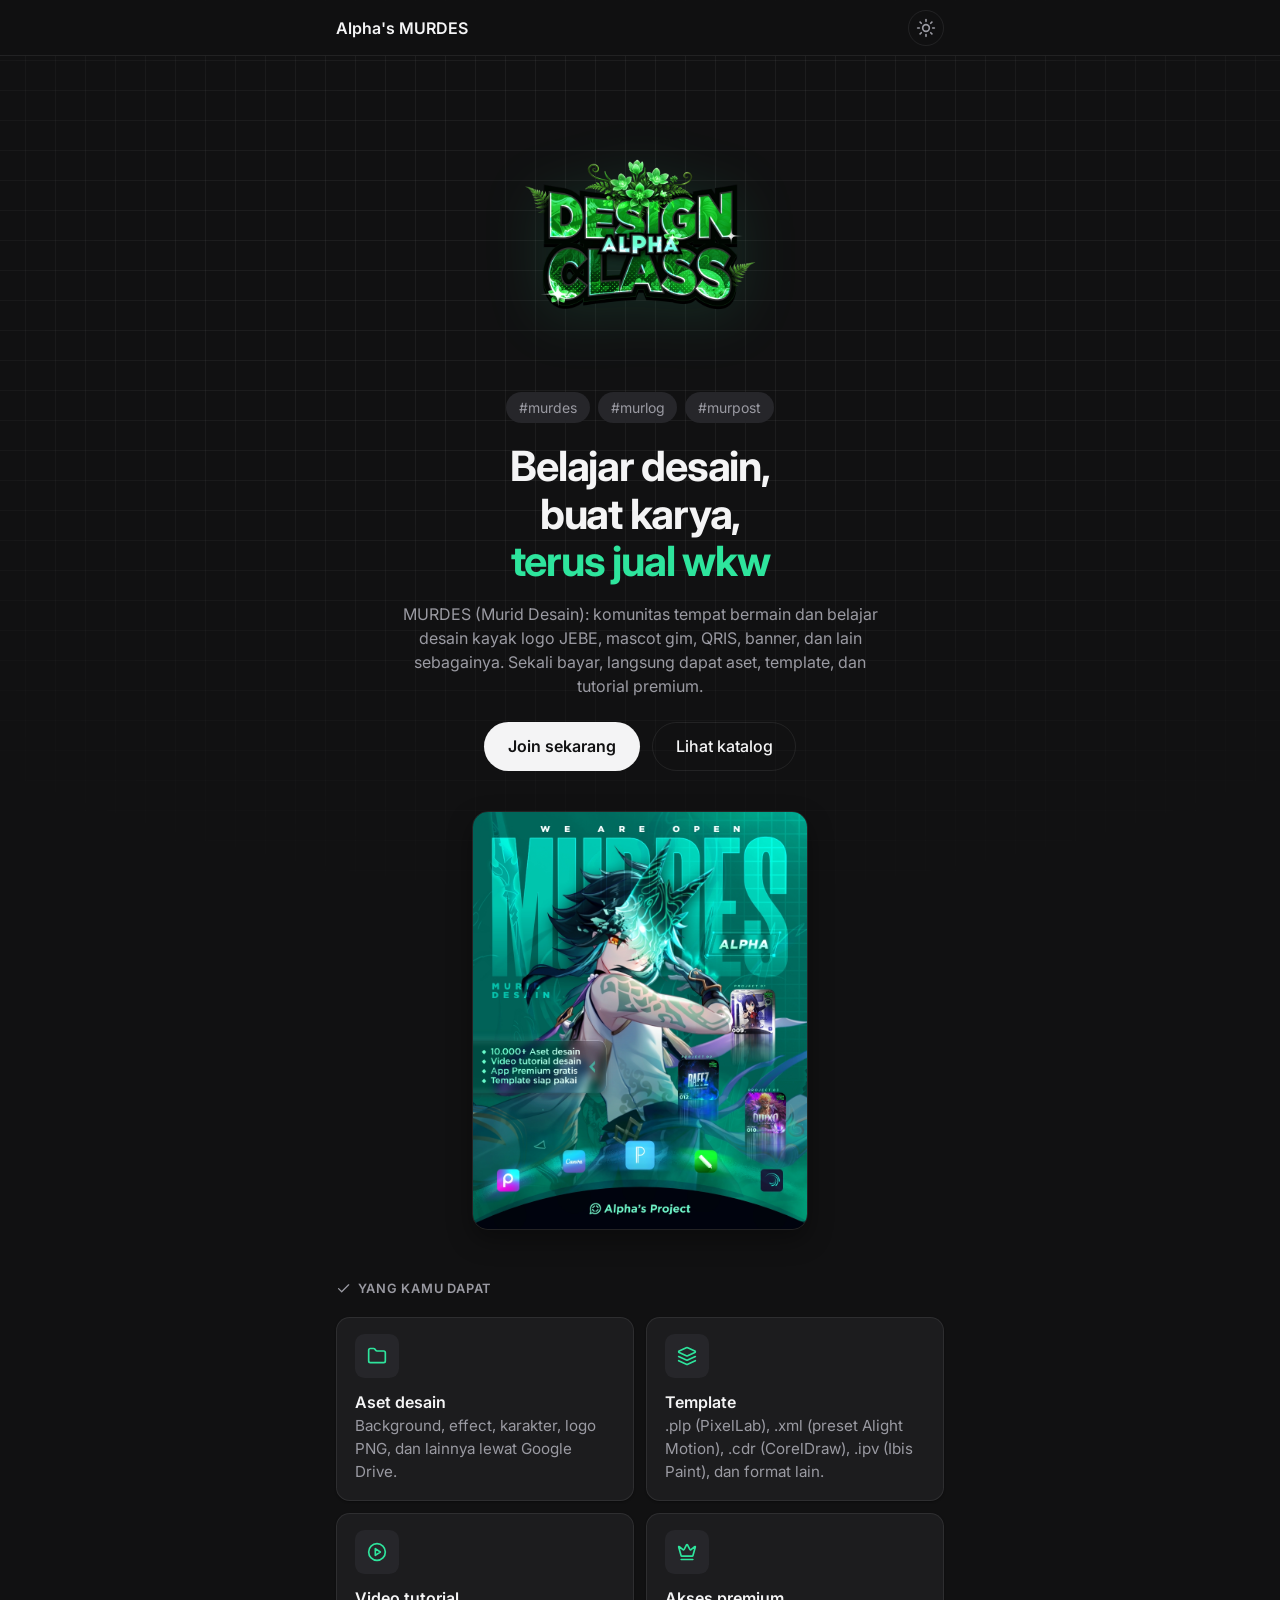
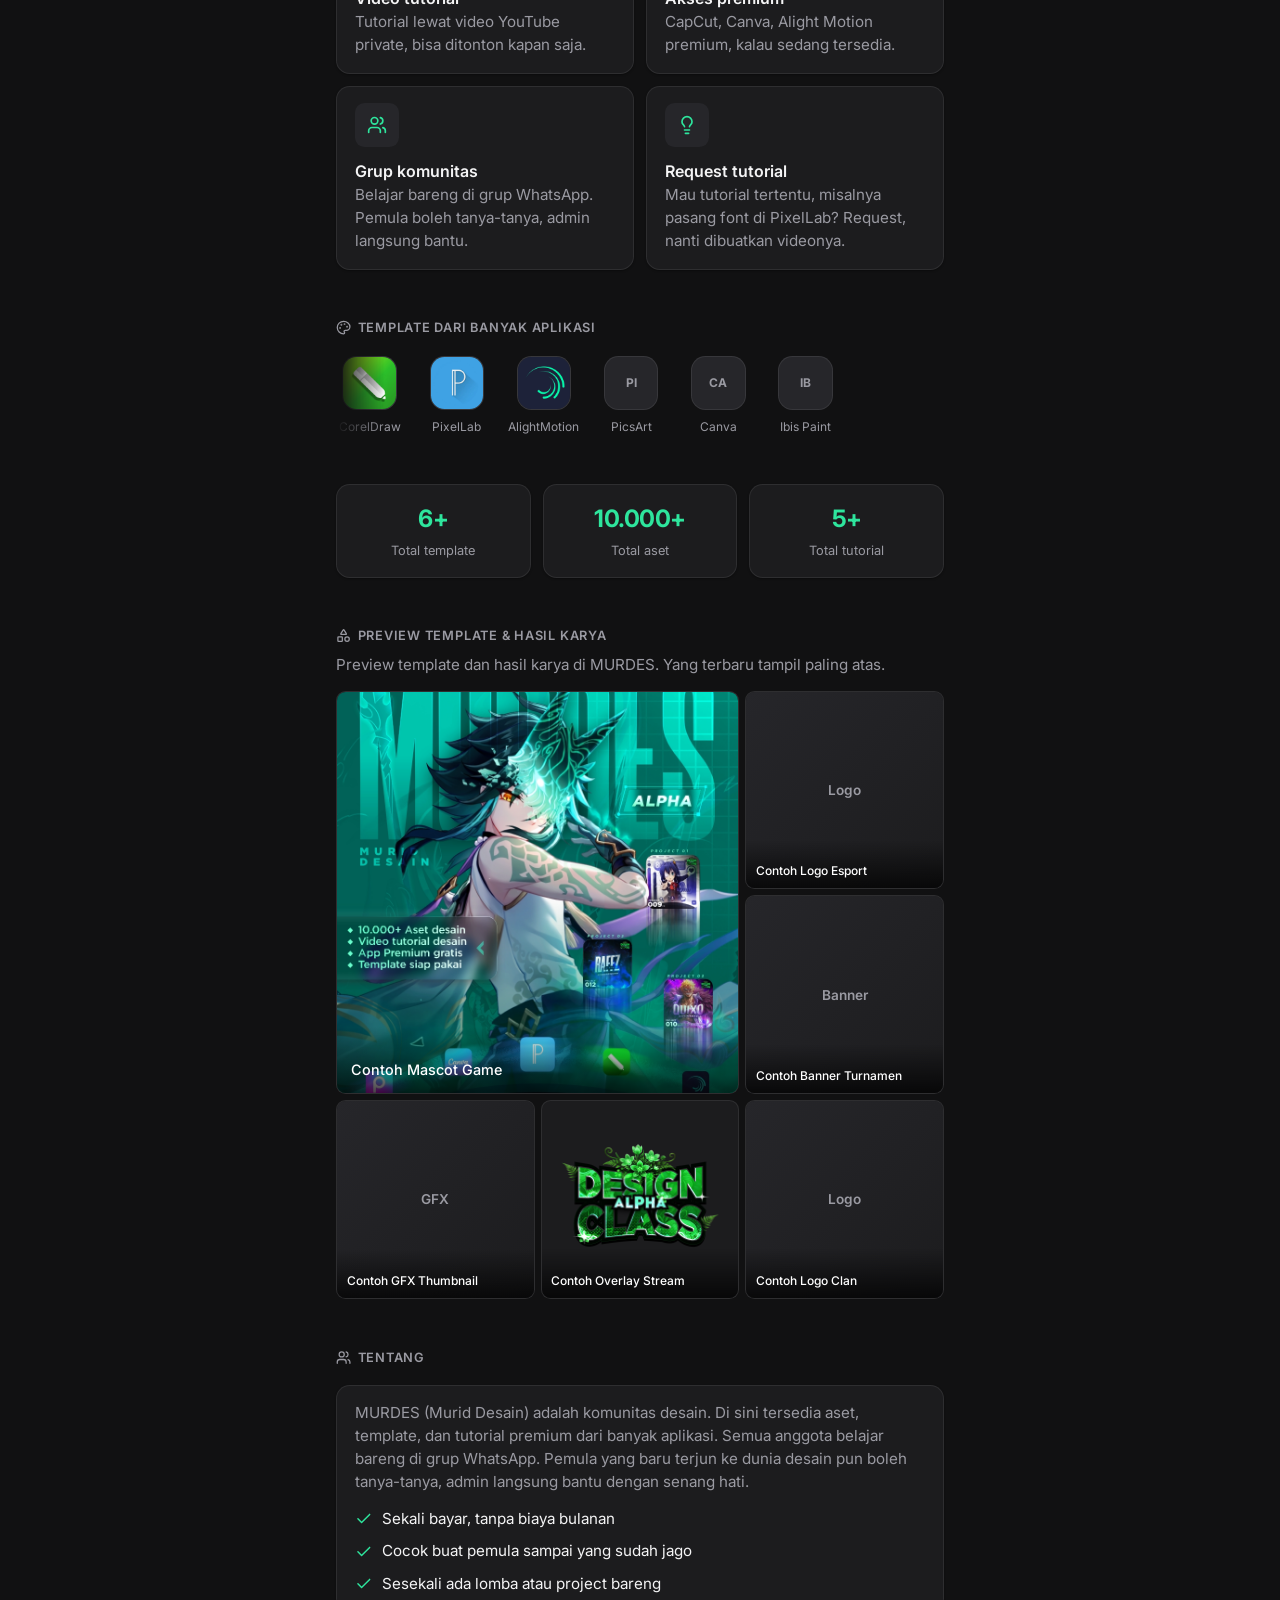
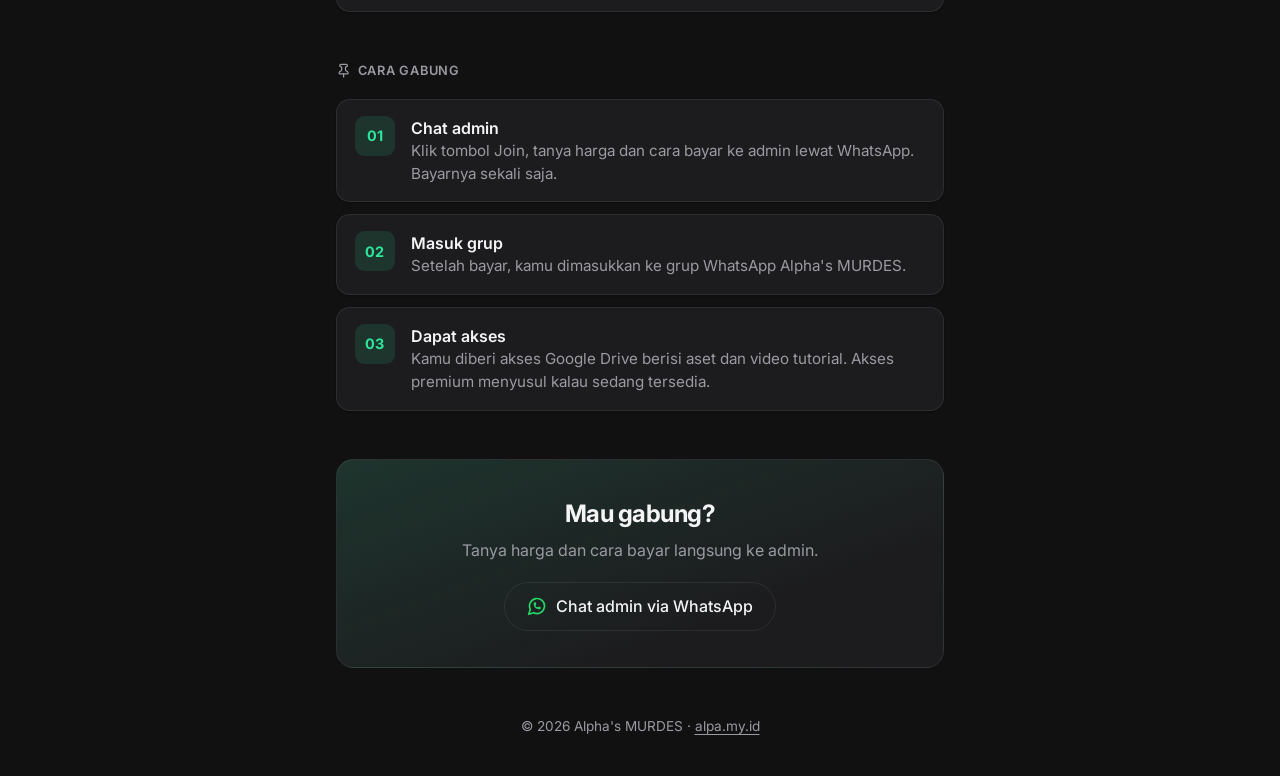
==== index.html @ 293a939e "Add files via upload" ====
<!DOCTYPE html>
<html lang="id">
<head>
    <meta charset="UTF-8">
    <meta name="viewport" content="width=device-width, initial-scale=1.0">
    <link rel="icon" href="/media/logo-trant.webp">
    <script>try { if (localStorage.getItem("theme") === "light") document.documentElement.classList.add("light"); } catch (e) {}</script>
    <link rel="preconnect" href="https://fonts.googleapis.com">
    <link rel="preconnect" href="https://fonts.gstatic.com" crossorigin>
    <link href="https://fonts.googleapis.com/css2?family=Inter:wght@400;500;600;700&display=swap" rel="stylesheet">
    <link rel="stylesheet" href="/css/style.css">
    <title>Alpha's MURDES</title>
    <meta name="description" content="Komunitas desain: aset, template, dan tutorial premium dari banyak aplikasi. Sekali bayar, langsung gabung grup WhatsApp.">
    <meta property="og:title" content="Alpha's MURDES">
    <meta property="og:description" content="Komunitas desain dengan aset, template, dan tutorial premium.">
    <meta property="og:image" content="https://murdes.alpa.my.id/media/mantap.webp">
    <meta property="og:url" content="https://murdes.alpa.my.id/">
</head>
<body>
    <header class="topbar"><div class="topbar-in">
        <a class="brand" href="/"><span>Alpha's MURDES</span></a>
        <div class="top-actions">
            <button class="top-theme" type="button" data-theme-toggle aria-label="Ganti tema terang atau gelap"><i class="sun" data-icon="sun"></i><i class="moon" data-icon="moon"></i></button>
        </div>
    </div></header>

    <main class="wrap">
        <section class="hero" id="top">
            <img class="hero-logo" src="/media/logo-trant.webp" alt="Design Alpha Class" width="800" height="800">
            <div class="hero-tags"><span class="tag">#murdes</span><span class="tag">#murlog</span><span class="tag">#murpost</span></div>
            <h1>Belajar desain,<br>buat karya,<br><span>terus jual wkw</span></h1>
            <p class="hero-text">MURDES (Murid Desain): komunitas tempat bermain dan belajar desain kayak logo JEBE, mascot gim, QRIS, banner, dan lain sebagainya. Sekali bayar, langsung dapat aset, template, dan tutorial premium.</p>
            <div class="hero-actions">
                <a class="btn btn-solid" href="https://wa.me/6285147540175?text=Halo%20admin%2C%20saya%20mau%20join%20Alpha%27s%20MURDES" target="_blank" rel="noopener noreferrer">Join sekarang</a>
                <a class="btn btn-ghost" href="#katalog">Lihat katalog</a>
            </div>
            <a class="poster" href="#gabung" aria-label="Poster pendaftaran MURDES"><img src="/media/mantap.webp" alt="Poster Alpha's MURDES: 10.000+ aset desain, video tutorial, app premium gratis, template siap pakai" width="864" height="1080"></a>
        </section>

        <section aria-labelledby="t-dapat">
            <div class="section-head"><h2 class="section-title" id="t-dapat"><i data-icon="check"></i>Yang kamu dapat</h2></div>
            <div class="feats">
                <div class="card feat"><div class="card-icon"><i data-icon="folder"></i></div><div><h3>Aset desain</h3><p>Background, effect, karakter, logo PNG, dan lainnya lewat Google Drive.</p></div></div>
                <div class="card feat"><div class="card-icon"><i data-icon="layers"></i></div><div><h3>Template</h3><p>.plp (PixelLab), .xml (preset Alight Motion), .cdr (CorelDraw), .ipv (Ibis Paint), dan format lain.</p></div></div>
                <div class="card feat"><div class="card-icon"><i data-icon="play-circle"></i></div><div><h3>Video tutorial</h3><p>Tutorial lewat video YouTube private, bisa ditonton kapan saja.</p></div></div>
                <div class="card feat"><div class="card-icon"><i data-icon="crown"></i></div><div><h3>Akses premium</h3><p>CapCut, Canva, Alight Motion premium, kalau sedang tersedia.</p></div></div>
                <div class="card feat"><div class="card-icon"><i data-icon="users"></i></div><div><h3>Grup komunitas</h3><p>Belajar bareng di grup WhatsApp. Pemula boleh tanya-tanya, admin langsung bantu.</p></div></div>
                <div class="card feat"><div class="card-icon"><i data-icon="lightbulb"></i></div><div><h3>Request tutorial</h3><p>Mau tutorial tertentu, misalnya pasang font di PixelLab? Request, nanti dibuatkan videonya.</p></div></div>
            </div>
        </section>

        <section aria-labelledby="t-tools">
            <div class="section-head"><h2 class="section-title" id="t-tools"><i data-icon="palette"></i>Template dari banyak aplikasi</h2></div>
            <div class="marquee"><div class="tools" id="tools"></div></div>
        </section>

        <section aria-label="Statistik">
            <div class="stats">
                <div class="stat"><b id="stat-project">0</b><span>Total template</span></div>
                <div class="stat"><b id="stat-asset">0</b><span>Total aset</span></div>
                <div class="stat"><b id="stat-tutorial">0</b><span>Total tutorial</span></div>
            </div>
        </section>

        <section id="katalog" aria-labelledby="t-katalog">
            <div class="section-head">
                <h2 class="section-title" id="t-katalog"><i data-icon="shapes"></i>Preview template &amp; hasil karya</h2>
                <p class="section-sub">Preview template dan hasil karya di MURDES. Yang terbaru tampil paling atas.</p>
            </div>
            <div class="grid" id="gallery"></div>
        </section>

        <section id="tentang" aria-labelledby="t-tentang">
            <div class="section-head"><h2 class="section-title" id="t-tentang"><i data-icon="users"></i>Tentang</h2></div>
            <div class="card">
                <p>MURDES (Murid Desain) adalah komunitas desain. Di sini tersedia aset, template, dan tutorial premium dari banyak aplikasi. Semua anggota belajar bareng di grup WhatsApp. Pemula yang baru terjun ke dunia desain pun boleh tanya-tanya, admin langsung bantu dengan senang hati.</p>
                <ul class="list">
                    <li><i data-icon="check"></i>Sekali bayar, tanpa biaya bulanan</li>
                    <li><i data-icon="check"></i>Cocok buat pemula sampai yang sudah jago</li>
                    <li><i data-icon="check"></i>Sesekali ada lomba atau project bareng</li>
                </ul>
            </div>
        </section>

        <section aria-labelledby="t-cara">
            <div class="section-head"><h2 class="section-title" id="t-cara"><i data-icon="pin"></i>Cara gabung</h2></div>
            <div class="steps">
                <div class="card step"><div class="step-num">01</div><div><h3>Chat admin</h3><p>Klik tombol Join, tanya harga dan cara bayar ke admin lewat WhatsApp. Bayarnya sekali saja.</p></div></div>
                <div class="card step"><div class="step-num">02</div><div><h3>Masuk grup</h3><p>Setelah bayar, kamu dimasukkan ke grup WhatsApp Alpha's MURDES.</p></div></div>
                <div class="card step"><div class="step-num">03</div><div><h3>Dapat akses</h3><p>Kamu diberi akses Google Drive berisi aset dan video tutorial. Akses premium menyusul kalau sedang tersedia.</p></div></div>
            </div>
        </section>

        <section class="join" id="gabung">
            <h2>Mau gabung?</h2>
            <p>Tanya harga dan cara bayar langsung ke admin.</p>
            <a class="btn btn-ghost btn-wa" href="https://wa.me/6285147540175?text=Halo%20admin%2C%20saya%20mau%20join%20Alpha%27s%20MURDES" target="_blank" rel="noopener noreferrer"><i data-icon="whatsapp"></i>Chat admin via WhatsApp</a>
        </section>

        <footer class="footer"><p>&copy; <span id="year"></span> Alpha's MURDES &middot; <a href="https://alpa.my.id">alpa.my.id</a></p></footer>
    </main>

    <script src="/js/data.js"></script>
    <script src="/js/site.js"></script>
    <script src="/js/main.js"></script>
    <script>document.getElementById('year').textContent = new Date().getFullYear();</script>
</body>
</html>
---- css/style.css ----
/* Alpha's MURDES: gaya sama dengan alpa.my.id (Inter, kartu, grid latar, tema gelap/terang),
   aksen hijau mengikuti logo kelas. */
:root {
    --bg: #111112; --card: #1c1c1e; --card-hover: #2a2a2d; --chip: #26262a;
    --text: #f4f4f5; --muted: #9a9aa2; --line: rgba(255,255,255,.08);
    --accent: #2ee59d; --accent-soft: rgba(46,229,157,.12);
    --shadow: 0 1px 2px rgba(0,0,0,.35); --shadow-hover: 0 10px 24px rgba(0,0,0,.35);
    --grid: rgba(255,255,255,.05);
}
html.light {
    --bg: #f2f3f5; --card: #fff; --card-hover: #ececef; --chip: #e4e5e8;
    --text: #1b1b1f; --muted: #62626b; --line: rgba(0,0,0,.08);
    --accent: #0a8f5e; --accent-soft: rgba(10,143,94,.1);
    --shadow: 0 1px 2px rgba(0,0,0,.06); --shadow-hover: 0 10px 24px rgba(0,0,0,.1);
    --grid: rgba(0,0,0,.06);
}
* { margin: 0; padding: 0; box-sizing: border-box; }
html { scroll-behavior: smooth; scroll-padding-top: 4rem; }
body {
    font-family: 'Inter', system-ui, sans-serif; background: var(--bg); color: var(--text);
    line-height: 1.5; -webkit-font-smoothing: antialiased; overflow-x: hidden;
    transition: background-color .3s ease, color .3s ease;
}
body::before {
    content: ""; position: fixed; inset: 0; z-index: -1; pointer-events: none;
    background-image: linear-gradient(var(--grid) 1px, transparent 1px), linear-gradient(90deg, var(--grid) 1px, transparent 1px);
    background-size: 30px 30px; background-position: center top;
    -webkit-mask-image: radial-gradient(ellipse 90% 75% at 50% 30%, #000 35%, transparent 100%);
    mask-image: radial-gradient(ellipse 90% 75% at 50% 30%, #000 35%, transparent 100%);
}
a { color: inherit; text-decoration: none; }
img { max-width: 100%; display: block; }
:focus-visible { outline: 2px solid var(--accent); outline-offset: 3px; border-radius: 6px; }
.ic { display: inline-flex; width: 1.25rem; height: 1.25rem; flex-shrink: 0; }
.ic svg { width: 100%; height: 100%; }

/* Bilah atas */
.topbar {
    position: sticky; top: 0; z-index: 5;
    background: var(--bg); /* cadangan untuk browser lama */
    background: color-mix(in srgb, var(--bg) 88%, transparent);
    backdrop-filter: blur(10px); -webkit-backdrop-filter: blur(10px);
    border-bottom: 1px solid var(--line);
}
.topbar-in { max-width: 40rem; margin: 0 auto; padding: .6rem 1rem; display: flex; align-items: center; justify-content: space-between; gap: 1rem; }
.brand { display: inline-flex; align-items: center; gap: .6rem; font-weight: 600; }
.brand img { width: 2rem; height: 2rem; object-fit: contain; }
.top-actions { display: flex; align-items: center; gap: .5rem; }
.top-link { font-size: .875rem; color: var(--muted); padding: .35rem .6rem; border-radius: 999px; }
.top-link:hover { color: var(--text); }
.top-theme { display: grid; place-items: center; width: 2.25rem; height: 2.25rem; border: 1px solid var(--line); border-radius: 50%; background: transparent; color: var(--muted); cursor: pointer; }
.top-theme:hover { color: var(--text); }
.top-theme .moon { display: none; }
html.light .top-theme .sun { display: none; }
html.light .top-theme .moon { display: inline-flex; }

.wrap { max-width: 40rem; margin: 0 auto; padding: 0 1rem; }
section { padding-top: 3rem; }

/* Hero */
.hero { padding-top: 2.5rem; text-align: center; }
.hero-logo { width: 15rem; height: 15rem; object-fit: contain; margin: 0 auto; filter: drop-shadow(0 8px 30px var(--accent-soft)); }
.hero-tags { margin-top: .5rem; display: flex; flex-wrap: wrap; justify-content: center; gap: .5rem; }
.tag { display: inline-flex; align-items: center; padding: .3rem .8rem; border-radius: 999px; font-size: .875rem; color: var(--muted); background: var(--chip); }
.hero h1 { margin-top: 1.25rem; font-size: clamp(1.9rem, 7vw, 2.6rem); line-height: 1.15; font-weight: 700; letter-spacing: -0.03em; }
.hero h1 span { color: var(--accent); }
.hero-text { margin: 1rem auto 0; max-width: 30rem; color: var(--muted); }
.hero-actions { margin-top: 1.5rem; display: flex; flex-wrap: wrap; justify-content: center; gap: .75rem; }

/* Tombol */
.btn { display: inline-flex; align-items: center; justify-content: center; gap: .55rem; padding: .75rem 1.5rem; border-radius: 999px; font: inherit; font-weight: 600; cursor: pointer; border: 0; transition: transform .2s ease, background-color .2s ease, opacity .2s ease; }
.btn:hover { transform: translateY(-2px); }
.btn-solid { background: var(--text); color: var(--bg); }
.btn-solid:hover { opacity: .9; }
.btn-ghost { padding: .7rem 1.4rem; border: 1px solid var(--line); background: transparent; color: var(--text); font-weight: 500; }
.btn-ghost:hover { border-color: var(--accent); background: var(--chip); }

/* Poster */
.poster { display: block; margin: 2.5rem auto 0; max-width: 21rem; border-radius: 1rem; overflow: hidden; border: 1px solid var(--line); box-shadow: var(--shadow-hover); }
.poster img { width: 100%; height: auto; }

/* Judul bagian */
.section-title { font-size: .8rem; font-weight: 600; letter-spacing: .06em; text-transform: uppercase; color: var(--muted); display: inline-flex; align-items: center; gap: .4rem; }
.section-title .ic { width: .95rem; height: .95rem; }
.section-head { margin-bottom: .9rem; }
.section-sub { margin-top: .25rem; color: var(--muted); font-size: .95rem; }

/* Tools: berjalan pelan dari kanan ke kiri, tepinya memudar */
.marquee { overflow: hidden; -webkit-mask-image: linear-gradient(to right, transparent, #000 8%, #000 92%, transparent); mask-image: linear-gradient(to right, transparent, #000 8%, #000 92%, transparent); }
.tools { display: flex; width: max-content; animation: tools-scroll 40s linear infinite; }
.marquee:hover .tools { animation-play-state: paused; }
.tools-group { display: flex; flex: none; }
.tool { flex: none; display: flex; flex-direction: column; align-items: center; gap: .45rem; font-size: .75rem; color: var(--muted); width: 4.2rem; margin-right: 1.25rem; text-align: center; }
.tool-icon { width: 3.4rem; height: 3.4rem; border-radius: .9rem; overflow: hidden; background: var(--chip); display: grid; place-items: center; font-weight: 700; color: var(--muted); border: 1px solid var(--line); }
.tool-icon img { width: 100%; height: 100%; object-fit: cover; }
@keyframes tools-scroll { from { transform: translateX(0); } to { transform: translateX(-50%); } }

/* Statistik */
.stats { display: grid; grid-template-columns: repeat(3, 1fr); gap: .75rem; }
.stat { padding: 1rem .5rem; text-align: center; border-radius: .85rem; background: var(--card); border: 1px solid var(--line); box-shadow: var(--shadow); }
.stat b { display: block; font-size: 1.5rem; font-weight: 700; letter-spacing: -0.02em; color: var(--accent); }
.stat span { font-size: .8rem; color: var(--muted); }

/* Katalog */
.grid { display: grid; grid-template-columns: repeat(3, 1fr); gap: 6px; }
.work { position: relative; aspect-ratio: 1 / 1; overflow: hidden; border-radius: .6rem; background: var(--card); border: 1px solid var(--line); color: #fff; }
.work-featured { grid-column: span 2; grid-row: span 2; }
.work img { width: 100%; height: 100%; object-fit: cover; transition: transform .5s ease; }
.work:hover img { transform: scale(1.05); }
.work-ph { width: 100%; height: 100%; display: grid; place-items: center; font-weight: 600; font-size: .85rem; color: var(--muted); background: linear-gradient(135deg, var(--chip), var(--card)); }
.work-label { position: absolute; left: 0; right: 0; bottom: 0; padding: 1.4rem .6rem .5rem; font-size: .75rem; font-weight: 500; background: linear-gradient(to top, rgba(0,0,0,.72), transparent); }
.work-featured .work-label { font-size: .9rem; padding: 2rem .9rem .8rem; }
.work-ph + .work-label { color: #fff; }
.empty { color: var(--muted); text-align: center; padding: 1.5rem 0; }

/* Yang kamu dapat */
.feats { display: grid; gap: .75rem; }
.feat { display: flex; gap: .9rem; align-items: flex-start; }
.feat h3 { font-size: 1rem; font-weight: 600; line-height: 1.3; }
.feat p { margin-top: .15rem; }
.card-icon { flex: none; display: grid; place-items: center; width: 2.75rem; height: 2.75rem; border-radius: .6rem; background: var(--chip); color: var(--accent); }
@media (min-width: 560px) { .feats { grid-template-columns: 1fr 1fr; } .feat { flex-direction: column; } }

/* Kartu (tentang & langkah) */
.card { padding: 1rem 1.1rem; border-radius: .85rem; background: var(--card); border: 1px solid var(--line); box-shadow: var(--shadow); }
.card p { color: var(--muted); font-size: .95rem; }
.list { margin-top: .9rem; list-style: none; display: grid; gap: .6rem; }
.list li { display: flex; gap: .6rem; align-items: flex-start; font-size: .95rem; }
.list .ic { color: var(--accent); margin-top: .15rem; width: 1.1rem; height: 1.1rem; }
.steps { display: grid; gap: .75rem; }
.step { display: flex; gap: 1rem; align-items: flex-start; }
.step-num { flex: none; width: 2.5rem; height: 2.5rem; border-radius: .6rem; display: grid; place-items: center; font-weight: 700; font-size: .9rem; color: var(--accent); background: var(--accent-soft); }
.step h3 { font-size: 1rem; font-weight: 600; }

/* Ajakan gabung */
.join { margin-top: 3rem; padding: 2.25rem 1rem; text-align: center; border-radius: 1.1rem; background: linear-gradient(160deg, var(--accent-soft), transparent 70%), var(--card); border: 1px solid var(--line); }
.join h2 { font-size: 1.5rem; letter-spacing: -0.02em; }
.join p { margin: .4rem 0 1.25rem; color: var(--muted); }
.btn-wa .ic { color: #25d366; }

.footer { margin-top: 3rem; padding-bottom: 2.5rem; text-align: center; font-size: .85rem; color: var(--muted); }
.footer a { text-decoration: underline; text-underline-offset: 3px; }

/* 404 */
.nf { min-height: calc(100vh - 3.6rem); min-height: calc(100svh - 3.6rem); display: flex; flex-direction: column; align-items: center; justify-content: center; text-align: center; padding: 2rem 1.5rem 4rem; }
.nf-code { font-size: clamp(5.5rem, 26vw, 10rem); font-weight: 700; letter-spacing: -0.06em; line-height: 1; color: transparent; -webkit-text-stroke: 1.5px var(--muted); opacity: .6; }
.nf-title { margin-top: 1rem; font-size: 1.5rem; font-weight: 600; }
.nf-text { margin-top: .4rem; color: var(--muted); }
.nf-actions { margin-top: 1.75rem; display: flex; flex-wrap: wrap; justify-content: center; gap: .75rem; }

@media (min-width: 768px) { .hero-logo { width: 18rem; height: 18rem; } }
@media (prefers-reduced-motion: reduce) {
    html { scroll-behavior: auto; }
    * { transition: none !important; animation: none !important; }
    .marquee { -webkit-mask-image: none; mask-image: none; }
    .tools { width: auto; flex-wrap: wrap; justify-content: center; }
    .tools-group { flex-wrap: wrap; justify-content: center; }
    .tools-group + .tools-group { display: none; }
}
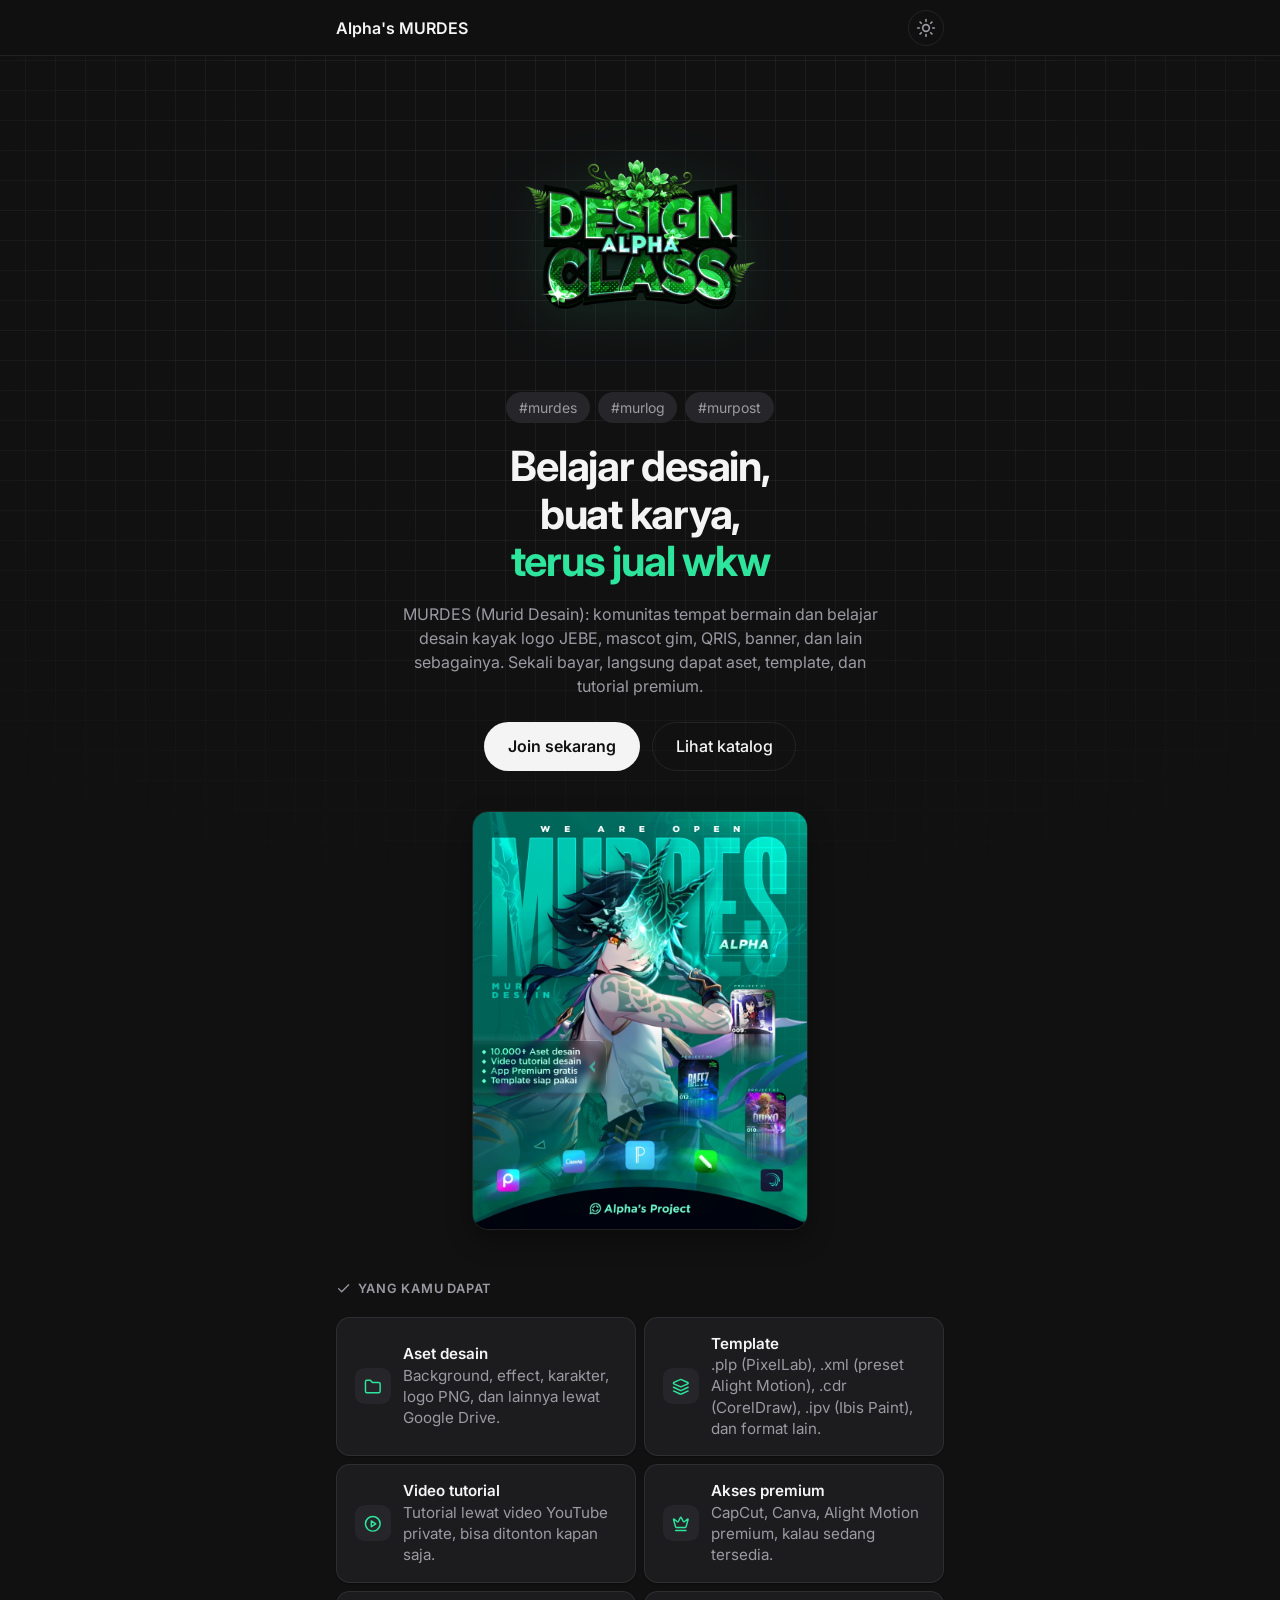
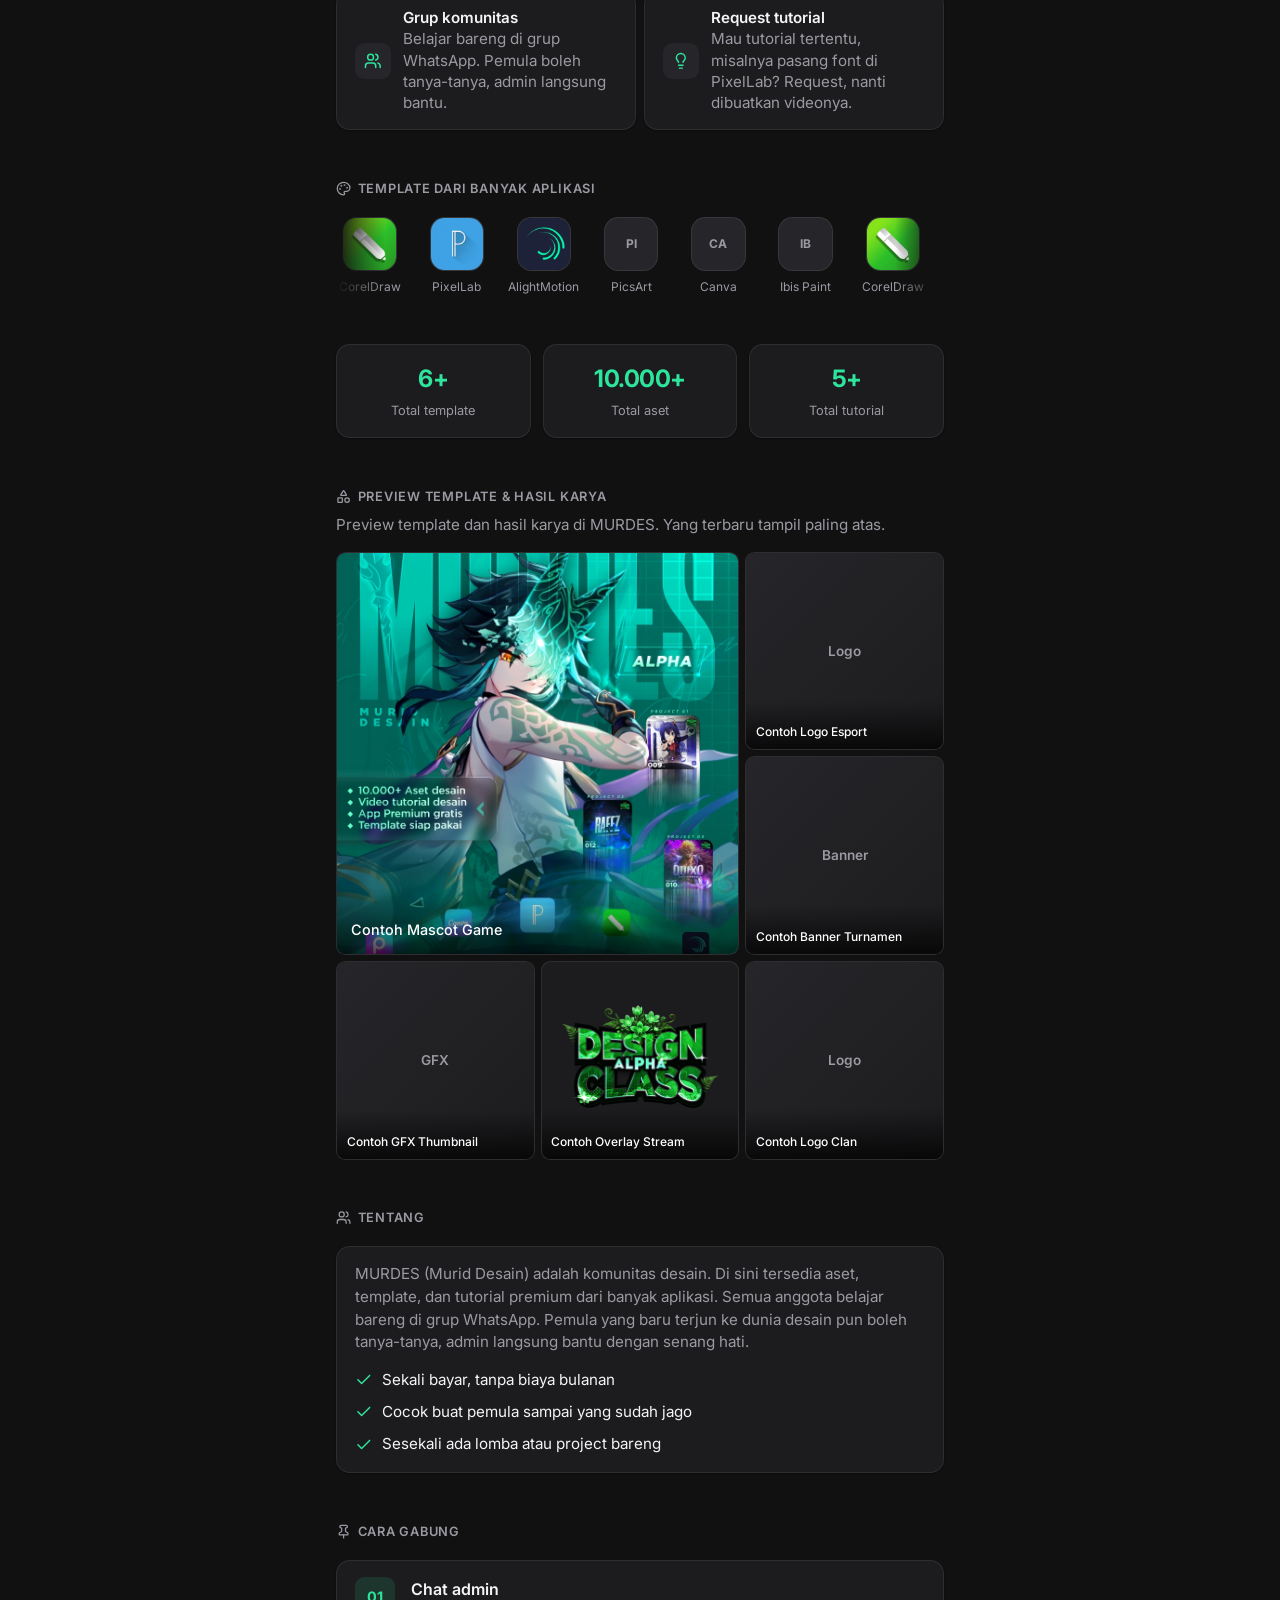
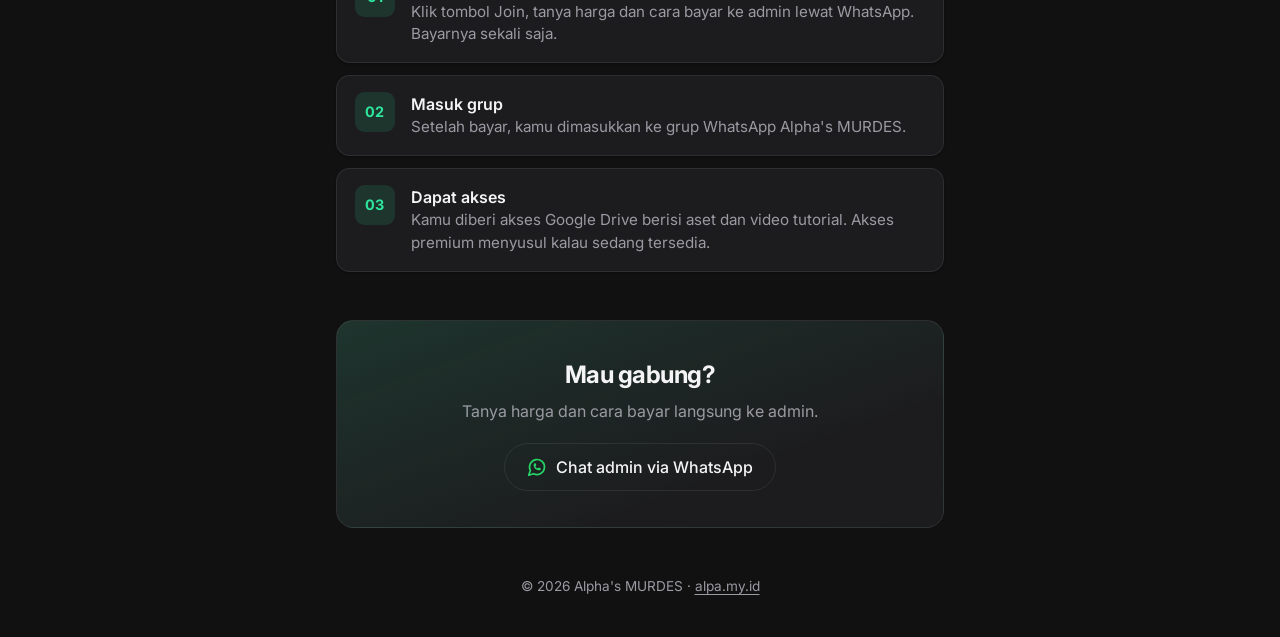
==== commit a208347f: "Add files via upload" ====
--- a/index.html
+++ b/index.html
@@ -8,7 +8,7 @@
     <link rel="preconnect" href="https://fonts.googleapis.com">
     <link rel="preconnect" href="https://fonts.gstatic.com" crossorigin>
     <link href="https://fonts.googleapis.com/css2?family=Inter:wght@400;500;600;700&display=swap" rel="stylesheet">
-    <link rel="stylesheet" href="/css/style.css">
+    <link rel="stylesheet" href="/css/style.css?v=3">
     <title>Alpha's MURDES</title>
     <meta name="description" content="Komunitas desain: aset, template, dan tutorial premium dari banyak aplikasi. Sekali bayar, langsung gabung grup WhatsApp.">
     <meta property="og:title" content="Alpha's MURDES">
@@ -100,9 +100,9 @@
         <footer class="footer"><p>&copy; <span id="year"></span> Alpha's MURDES &middot; <a href="https://alpa.my.id">alpa.my.id</a></p></footer>
     </main>
 
-    <script src="/js/data.js"></script>
-    <script src="/js/site.js"></script>
-    <script src="/js/main.js"></script>
+    <script src="/js/data.js?v=3"></script>
+    <script src="/js/site.js?v=3"></script>
+    <script src="/js/main.js?v=3"></script>
     <script>document.getElementById('year').textContent = new Date().getFullYear();</script>
 </body>
 </html>
--- a/css/style.css
+++ b/css/style.css
@@ -113,13 +113,14 @@
 .work-ph + .work-label { color: #fff; }
 .empty { color: var(--muted); text-align: center; padding: 1.5rem 0; }
 
-/* Yang kamu dapat */
-.feats { display: grid; gap: .75rem; }
-.feat { display: flex; gap: .9rem; align-items: flex-start; }
-.feat h3 { font-size: 1rem; font-weight: 600; line-height: 1.3; }
-.feat p { margin-top: .15rem; }
-.card-icon { flex: none; display: grid; place-items: center; width: 2.75rem; height: 2.75rem; border-radius: .6rem; background: var(--chip); color: var(--accent); }
-@media (min-width: 560px) { .feats { grid-template-columns: 1fr 1fr; } .feat { flex-direction: column; } }
+/* Yang kamu dapat (kartu ringkas) */
+.feats { display: grid; gap: .5rem; }
+.feat { display: flex; gap: .75rem; align-items: center; padding: .7rem .85rem; }
+.feat h3 { font-size: .95rem; font-weight: 600; line-height: 1.25; }
+.feat p { margin-top: .1rem; font-size: .8rem; line-height: 1.4; }
+.feat .card-icon { flex: none; display: grid; place-items: center; width: 2.25rem; height: 2.25rem; border-radius: .6rem; background: var(--chip); color: var(--accent); }
+.feat .card-icon .ic { width: 1.1rem; height: 1.1rem; }
+@media (min-width: 560px) { .feats { grid-template-columns: 1fr 1fr; } }
 
 /* Kartu (tentang & langkah) */
 .card { padding: 1rem 1.1rem; border-radius: .85rem; background: var(--card); border: 1px solid var(--line); box-shadow: var(--shadow); }
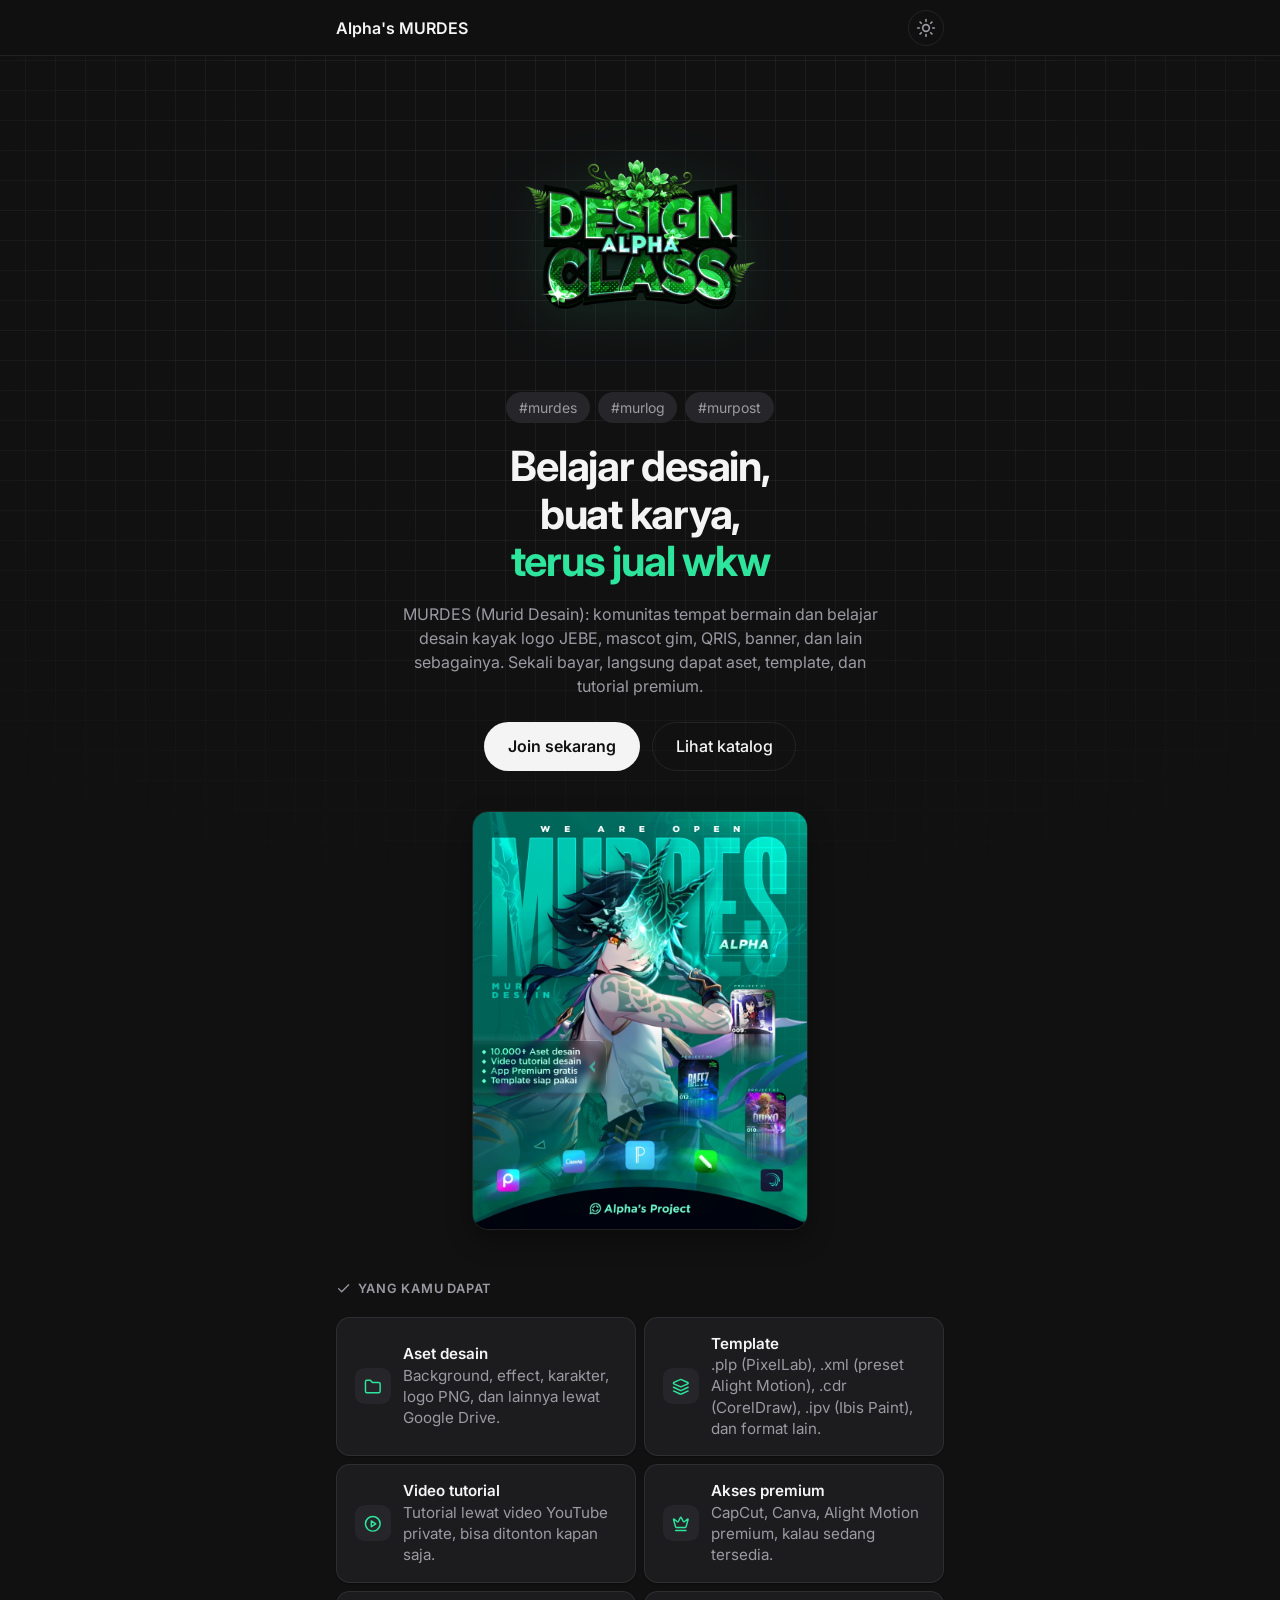
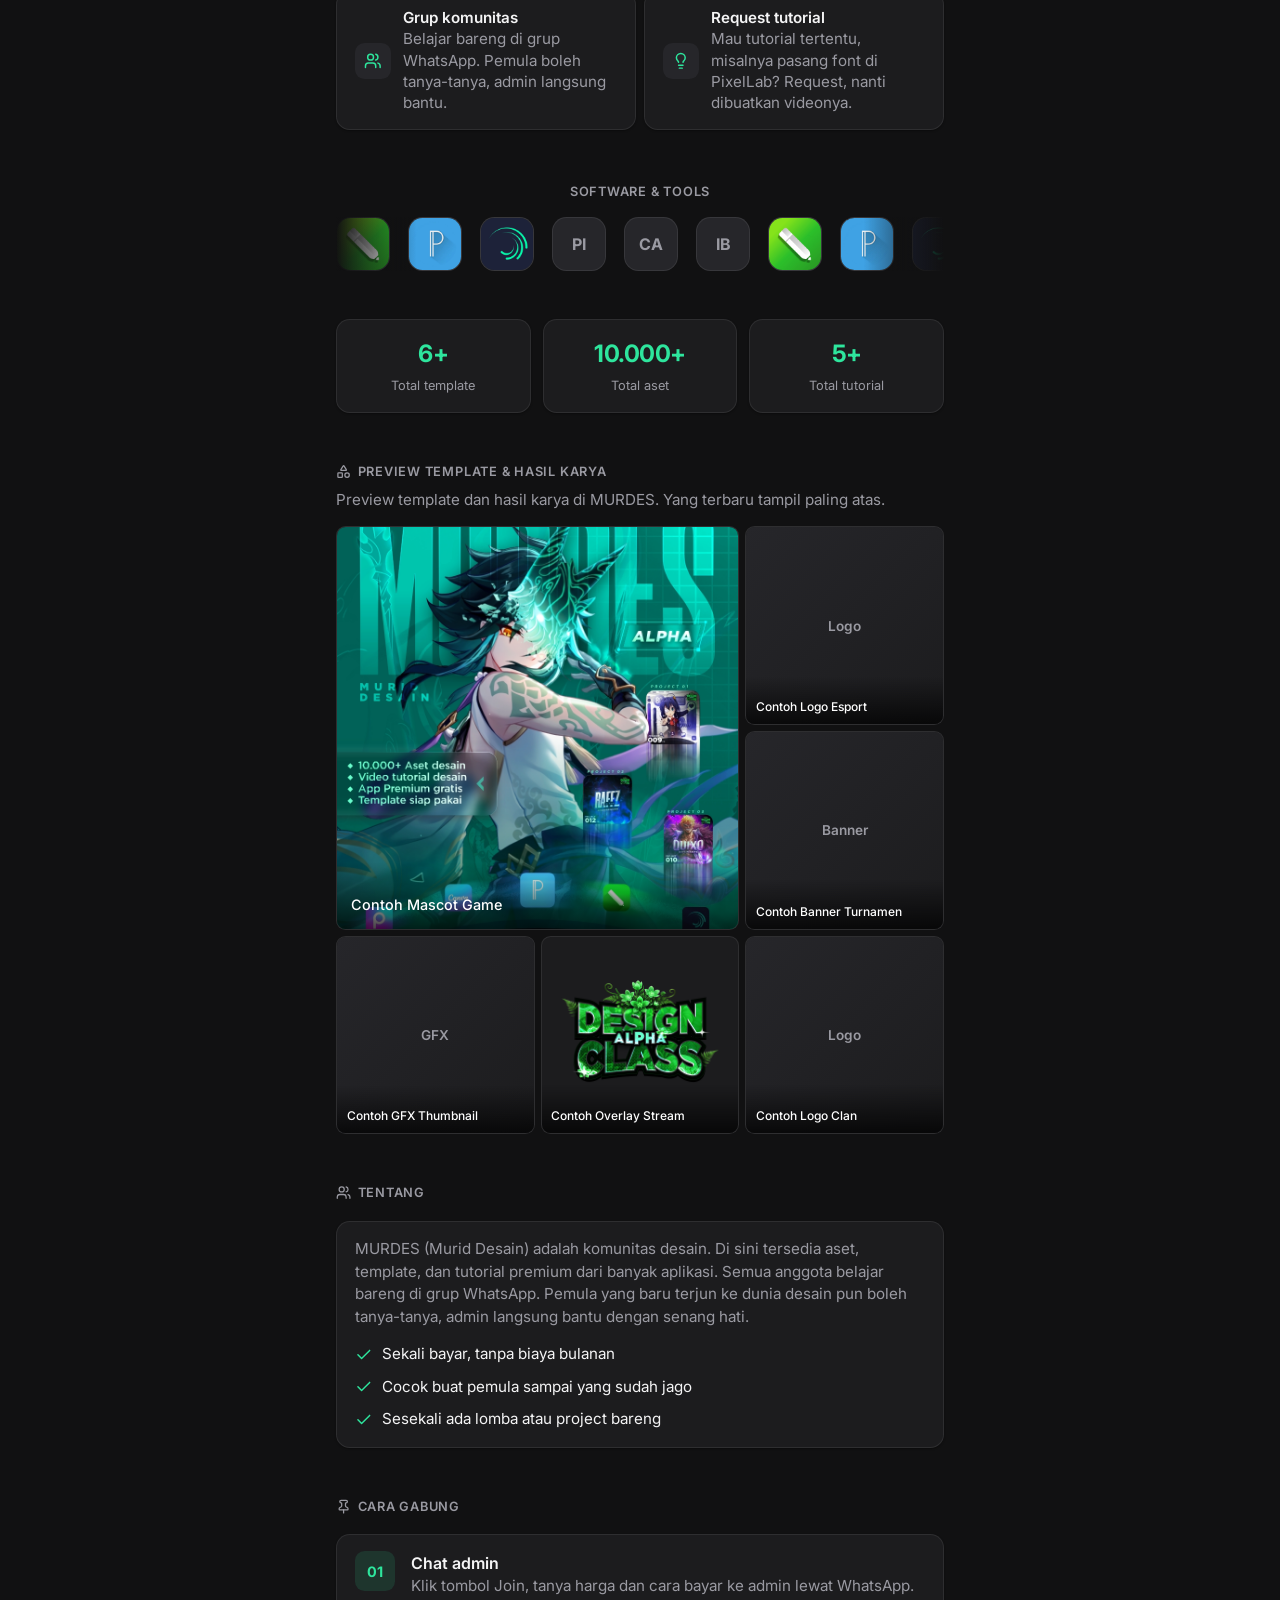
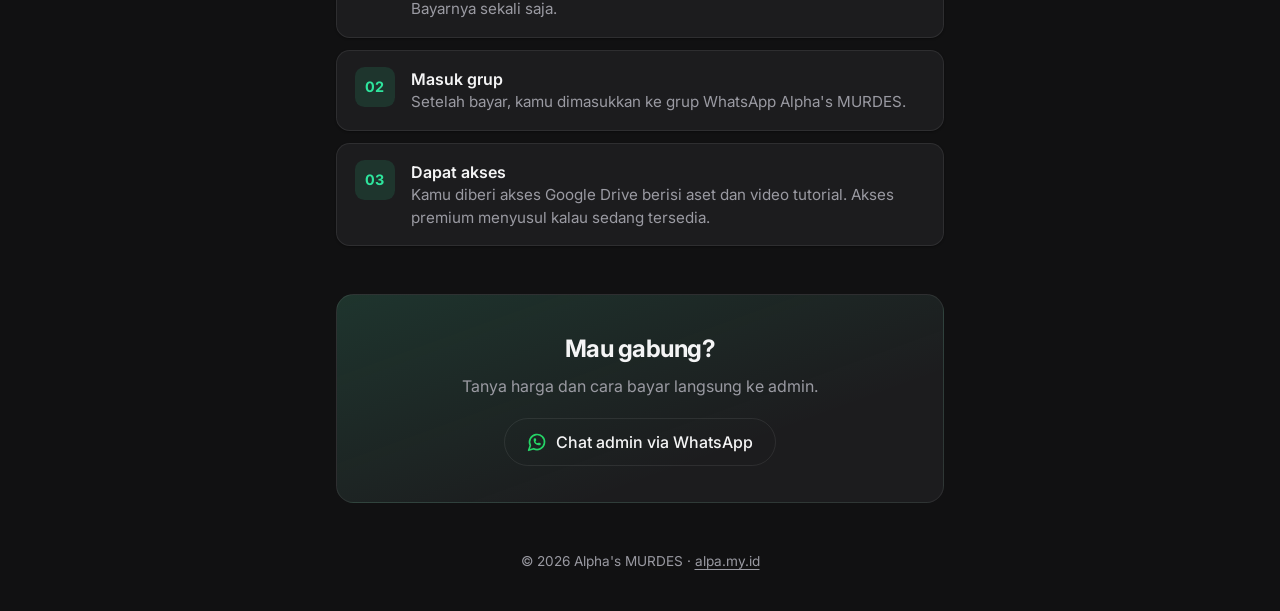
==== commit 069d2fbf: "Add files via upload" ====
--- a/index.html
+++ b/index.html
@@ -50,7 +50,7 @@
         </section>
 
         <section aria-labelledby="t-tools">
-            <div class="section-head"><h2 class="section-title" id="t-tools"><i data-icon="palette"></i>Template dari banyak aplikasi</h2></div>
+            <div class="section-head section-head-center"><h2 class="section-title" id="t-tools">Software &amp; tools</h2></div>
             <div class="marquee"><div class="tools" id="tools"></div></div>
         </section>
 
--- a/css/style.css
+++ b/css/style.css
@@ -83,17 +83,21 @@
 .section-title { font-size: .8rem; font-weight: 600; letter-spacing: .06em; text-transform: uppercase; color: var(--muted); display: inline-flex; align-items: center; gap: .4rem; }
 .section-title .ic { width: .95rem; height: .95rem; }
 .section-head { margin-bottom: .9rem; }
+.section-head-center { text-align: center; }
 .section-sub { margin-top: .25rem; color: var(--muted); font-size: .95rem; }
 
 /* Tools: berjalan pelan dari kanan ke kiri, tepinya memudar */
-.marquee { overflow: hidden; -webkit-mask-image: linear-gradient(to right, transparent, #000 8%, #000 92%, transparent); mask-image: linear-gradient(to right, transparent, #000 8%, #000 92%, transparent); }
-.tools { display: flex; width: max-content; animation: tools-scroll 40s linear infinite; }
-.marquee:hover .tools { animation-play-state: paused; }
+.marquee { position: relative; overflow: hidden; }
+.marquee::before, .marquee::after { content: ""; position: absolute; top: 0; bottom: 0; width: 5rem; z-index: 1; pointer-events: none; }
+.marquee::before { left: 0; background: linear-gradient(to right, var(--bg), transparent); }
+.marquee::after { right: 0; background: linear-gradient(to left, var(--bg), transparent); }
+.tools { display: flex; width: max-content; will-change: transform; backface-visibility: hidden; transform: translate3d(0, 0, 0); animation: tools-scroll 34s linear infinite; }
+@media (hover: hover) { .marquee:hover .tools { animation-play-state: paused; } }
 .tools-group { display: flex; flex: none; }
-.tool { flex: none; display: flex; flex-direction: column; align-items: center; gap: .45rem; font-size: .75rem; color: var(--muted); width: 4.2rem; margin-right: 1.25rem; text-align: center; }
+.tool { flex: none; width: 3.4rem; margin-right: 1.1rem; }
 .tool-icon { width: 3.4rem; height: 3.4rem; border-radius: .9rem; overflow: hidden; background: var(--chip); display: grid; place-items: center; font-weight: 700; color: var(--muted); border: 1px solid var(--line); }
 .tool-icon img { width: 100%; height: 100%; object-fit: cover; }
-@keyframes tools-scroll { from { transform: translateX(0); } to { transform: translateX(-50%); } }
+@keyframes tools-scroll { from { transform: translate3d(0, 0, 0); } to { transform: translate3d(-50%, 0, 0); } }
 
 /* Statistik */
 .stats { display: grid; grid-template-columns: repeat(3, 1fr); gap: .75rem; }
@@ -150,11 +154,12 @@
 .nf-actions { margin-top: 1.75rem; display: flex; flex-wrap: wrap; justify-content: center; gap: .75rem; }
 
 @media (min-width: 768px) { .hero-logo { width: 18rem; height: 18rem; } }
+/* Tools tetap berjalan walau pengaturan "kurangi animasi" aktif (geraknya pelan, dan berhenti saat disentuh).
+   Yang dimatikan hanya gulir halus dan transisi kecil. */
 @media (prefers-reduced-motion: reduce) {
     html { scroll-behavior: auto; }
-    * { transition: none !important; animation: none !important; }
-    .marquee { -webkit-mask-image: none; mask-image: none; }
-    .tools { width: auto; flex-wrap: wrap; justify-content: center; }
-    .tools-group { flex-wrap: wrap; justify-content: center; }
-    .tools-group + .tools-group { display: none; }
+    * { transition: none !important; }
 }
+
+/* Perlindungan ringan gambar: tidak bisa ditahan-lama atau diseret untuk disimpan */
+.poster img, .work img, .hero-logo, .tool-icon img { -webkit-user-drag: none; user-select: none; -webkit-user-select: none; -webkit-touch-callout: none; pointer-events: none; }
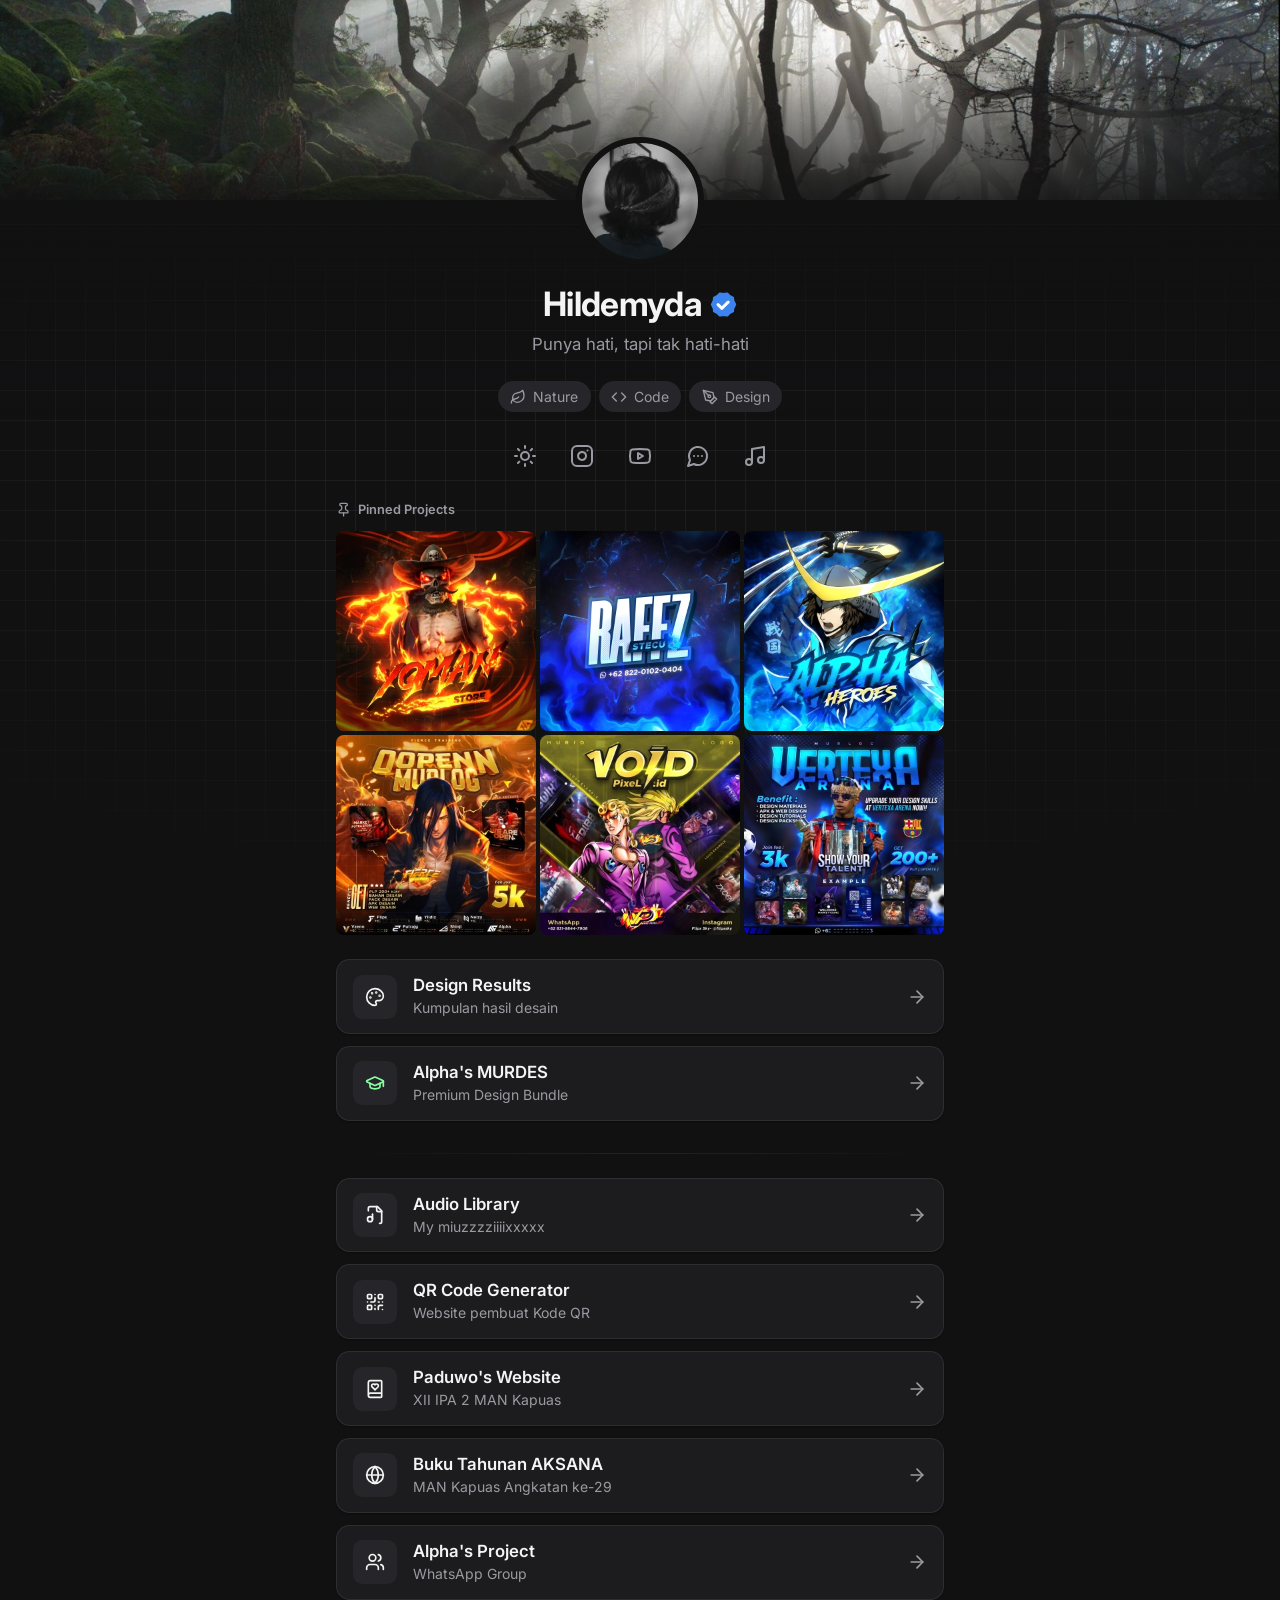
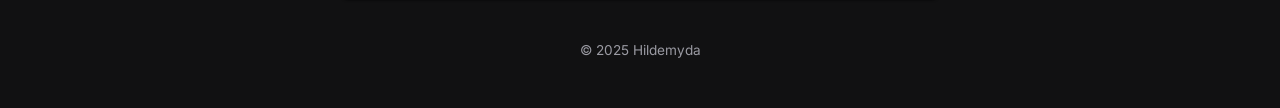
==== commit 2c7f3b39: "Add files via upload" ====
--- a/index.html
+++ b/index.html
@@ -3,106 +3,169 @@
 <head>
     <meta charset="UTF-8">
     <meta name="viewport" content="width=device-width, initial-scale=1.0">
-    <link rel="icon" href="/media/logo-trant.webp">
-    <script>try { if (localStorage.getItem("theme") === "light") document.documentElement.classList.add("light"); } catch (e) {}</script>
+    <title>Hildemyda</title>
+    <meta name="description" content="Hildemyda: alam, kode, dan desain. Portofolio dan kumpulan proyek.">
+    <meta property="og:title" content="Hildemyda">
+    <meta property="og:description" content="Punya hati, tapi tak hati-hati.">
+    <meta property="og:image" content="https://alpa.my.id/media/header.jpg">
+    <meta property="og:url" content="https://alpa.my.id/">
+    <link rel="icon" href="./media/profile.jpg">
+
+    <script>
+        // Terapkan tema tersimpan sebelum halaman tampil, supaya tidak berkedip
+        try { if (localStorage.getItem('theme') === 'light') document.documentElement.classList.add('light'); } catch (e) {}
+    </script>
+
     <link rel="preconnect" href="https://fonts.googleapis.com">
     <link rel="preconnect" href="https://fonts.gstatic.com" crossorigin>
     <link href="https://fonts.googleapis.com/css2?family=Inter:wght@400;500;600;700&display=swap" rel="stylesheet">
-    <link rel="stylesheet" href="/css/style.css?v=3">
-    <title>Alpha's MURDES</title>
-    <meta name="description" content="Komunitas desain: aset, template, dan tutorial premium dari banyak aplikasi. Sekali bayar, langsung gabung grup WhatsApp.">
-    <meta property="og:title" content="Alpha's MURDES">
-    <meta property="og:description" content="Komunitas desain dengan aset, template, dan tutorial premium.">
-    <meta property="og:image" content="https://murdes.alpa.my.id/media/mantap.webp">
-    <meta property="og:url" content="https://murdes.alpa.my.id/">
+    <link rel="stylesheet" href="./css/style.css">
 </head>
 <body>
-    <header class="topbar"><div class="topbar-in">
-        <a class="brand" href="/"><span>Alpha's MURDES</span></a>
-        <div class="top-actions">
-            <button class="top-theme" type="button" data-theme-toggle aria-label="Ganti tema terang atau gelap"><i class="sun" data-icon="sun"></i><i class="moon" data-icon="moon"></i></button>
-        </div>
-    </div></header>
 
-    <main class="wrap">
-        <section class="hero" id="top">
-            <img class="hero-logo" src="/media/logo-trant.webp" alt="Design Alpha Class" width="800" height="800">
-            <div class="hero-tags"><span class="tag">#murdes</span><span class="tag">#murlog</span><span class="tag">#murpost</span></div>
-            <h1>Belajar desain,<br>buat karya,<br><span>terus jual wkw</span></h1>
-            <p class="hero-text">MURDES (Murid Desain): komunitas tempat bermain dan belajar desain kayak logo JEBE, mascot gim, QRIS, banner, dan lain sebagainya. Sekali bayar, langsung dapat aset, template, dan tutorial premium.</p>
-            <div class="hero-actions">
-                <a class="btn btn-solid" href="https://wa.me/6285147540175?text=Halo%20admin%2C%20saya%20mau%20join%20Alpha%27s%20MURDES" target="_blank" rel="noopener noreferrer">Join sekarang</a>
-                <a class="btn btn-ghost" href="#katalog">Lihat katalog</a>
+    <header class="banner">
+        <img src="./media/header.jpg" alt="" width="1600" height="1000">
+    </header>
+
+    <main class="wrap pull">
+        <section class="profile">
+            <div class="avatar" style="background-image: url('./media/profile.jpg')" role="img" aria-label="Foto profil Hildemyda"></div>
+            <div class="name-row">
+                <h1 class="name">Hildemyda</h1>
+                <img class="verified" src="./media/verified-icon.webp" alt="" width="50" height="50">
             </div>
-            <a class="poster" href="#gabung" aria-label="Poster pendaftaran MURDES"><img src="/media/mantap.webp" alt="Poster Alpha's MURDES: 10.000+ aset desain, video tutorial, app premium gratis, template siap pakai" width="864" height="1080"></a>
+            <p class="bio">Punya hati, tapi tak hati-hati</p>
         </section>
 
-        <section aria-labelledby="t-dapat">
-            <div class="section-head"><h2 class="section-title" id="t-dapat"><i data-icon="check"></i>Yang kamu dapat</h2></div>
-            <div class="feats">
-                <div class="card feat"><div class="card-icon"><i data-icon="folder"></i></div><div><h3>Aset desain</h3><p>Background, effect, karakter, logo PNG, dan lainnya lewat Google Drive.</p></div></div>
-                <div class="card feat"><div class="card-icon"><i data-icon="layers"></i></div><div><h3>Template</h3><p>.plp (PixelLab), .xml (preset Alight Motion), .cdr (CorelDraw), .ipv (Ibis Paint), dan format lain.</p></div></div>
-                <div class="card feat"><div class="card-icon"><i data-icon="play-circle"></i></div><div><h3>Video tutorial</h3><p>Tutorial lewat video YouTube private, bisa ditonton kapan saja.</p></div></div>
-                <div class="card feat"><div class="card-icon"><i data-icon="crown"></i></div><div><h3>Akses premium</h3><p>CapCut, Canva, Alight Motion premium, kalau sedang tersedia.</p></div></div>
-                <div class="card feat"><div class="card-icon"><i data-icon="users"></i></div><div><h3>Grup komunitas</h3><p>Belajar bareng di grup WhatsApp. Pemula boleh tanya-tanya, admin langsung bantu.</p></div></div>
-                <div class="card feat"><div class="card-icon"><i data-icon="lightbulb"></i></div><div><h3>Request tutorial</h3><p>Mau tutorial tertentu, misalnya pasang font di PixelLab? Request, nanti dibuatkan videonya.</p></div></div>
+        <div class="main stack">
+            <div class="tags">
+                <span class="tag"><i data-icon="leaf"></i>Nature</span>
+                <span class="tag"><i data-icon="code"></i>Code</span>
+                <span class="tag"><i data-icon="pen-tool"></i>Design</span>
             </div>
-        </section>
 
-        <section aria-labelledby="t-tools">
-            <div class="section-head section-head-center"><h2 class="section-title" id="t-tools">Software &amp; tools</h2></div>
-            <div class="marquee"><div class="tools" id="tools"></div></div>
-        </section>
+            <nav class="socials" aria-label="Media sosial">
+                <button class="social social-theme" type="button" data-theme-toggle aria-label="Ganti tema terang atau gelap"><i class="sun" data-icon="sun"></i><i class="moon" data-icon="moon"></i></button>
+                <a class="social" href="https://instagram.com/alpheditc" target="_blank" rel="noopener noreferrer" aria-label="Instagram"><i data-icon="instagram"></i></a>
+                <a class="social" href="https://youtube.com/@hildemyda" target="_blank" rel="noopener noreferrer" aria-label="YouTube"><i data-icon="youtube"></i></a>
+                <a class="social" href="https://whatsapp.com/channel/0029VaeTIQODjiOY88u59U2w" target="_blank" rel="noopener noreferrer" aria-label="Channel WhatsApp"><i data-icon="chat"></i></a>
+                <button class="social" id="play-music" type="button" aria-label="Putar musik" aria-pressed="false"><i data-icon="music"></i></button>
+            </nav>
 
-        <section aria-label="Statistik">
-            <div class="stats">
-                <div class="stat"><b id="stat-project">0</b><span>Total template</span></div>
-                <div class="stat"><b id="stat-asset">0</b><span>Total aset</span></div>
-                <div class="stat"><b id="stat-tutorial">0</b><span>Total tutorial</span></div>
+            <section aria-labelledby="t-karya">
+                <div class="section-head">
+                    <h2 class="section-title" id="t-karya"><i data-icon="pin"></i><span id="pinned-title">Pinned Projects</span></h2>
+                    <a class="section-link" id="see-all" href="./design/">Lihat semua</a>
+                </div>
+                <div class="grid" id="home-works"></div>
+            </section>
+
+            <div class="cards">
+                <a class="card" href="./design/">
+                    <div class="card-icon"><i data-icon="palette"></i></div>
+                    <div class="card-text"><h2 class="card-title">Design Results</h2><p class="card-desc">Kumpulan hasil desain</p></div>
+                    <i class="card-arrow" data-icon="arrow-right"></i>
+                </a>
+                <a class="card" href="https://murdes.alpa.my.id" target="_blank" rel="noopener noreferrer">
+                    <div class="card-icon card-icon-green"><i data-icon="graduation-cap"></i></div>
+                    <div class="card-text"><h2 class="card-title">Alpha's MURDES</h2><p class="card-desc">Premium Design Bundle</p></div>
+                    <i class="card-arrow" data-icon="arrow-right"></i>
+                </a>
             </div>
-        </section>
 
-        <section id="katalog" aria-labelledby="t-katalog">
-            <div class="section-head">
-                <h2 class="section-title" id="t-katalog"><i data-icon="shapes"></i>Preview template &amp; hasil karya</h2>
-                <p class="section-sub">Preview template dan hasil karya di MURDES. Yang terbaru tampil paling atas.</p>
+            <hr class="divider">
+
+            <div class="cards">
+                <a class="card" href="https://hildemyda.github.io/audio-libraryku/" target="_blank" rel="noopener noreferrer">
+                    <div class="card-icon"><i data-icon="file-audio"></i></div>
+                    <div class="card-text"><h2 class="card-title">Audio Library</h2><p class="card-desc">My miuzzzziiiixxxxx</p></div>
+                    <i class="card-arrow" data-icon="arrow-right"></i>
+                </a>
+                <a class="card" href="https://hildemyda.github.io/qrcode-generator/" target="_blank" rel="noopener noreferrer">
+                    <div class="card-icon"><i data-icon="qr-code"></i></div>
+                    <div class="card-text"><h2 class="card-title">QR Code Generator</h2><p class="card-desc">Website pembuat Kode QR</p></div>
+                    <i class="card-arrow" data-icon="arrow-right"></i>
+                </a>
+                <a class="card" href="https://hildemyda.github.io/paduwo-main/" target="_blank" rel="noopener noreferrer">
+                    <div class="card-icon"><i data-icon="book-heart"></i></div>
+                    <div class="card-text"><h2 class="card-title">Paduwo's Website</h2><p class="card-desc">XII IPA 2 MAN Kapuas</p></div>
+                    <i class="card-arrow" data-icon="arrow-right"></i>
+                </a>
+                <a class="card" href="https://aksana29-mankapuas.github.io/" target="_blank" rel="noopener noreferrer">
+                    <div class="card-icon"><i data-icon="globe"></i></div>
+                    <div class="card-text"><h2 class="card-title">Buku Tahunan AKSANA</h2><p class="card-desc">MAN Kapuas Angkatan ke-29</p></div>
+                    <i class="card-arrow" data-icon="arrow-right"></i>
+                </a>
+                <a class="card" href="https://chat.whatsapp.com/LLV6RA0xPo8Ke0VjWM4TRG" target="_blank" rel="noopener noreferrer">
+                    <div class="card-icon"><i data-icon="users"></i></div>
+                    <div class="card-text"><h2 class="card-title">Alpha's Project</h2><p class="card-desc">WhatsApp Group</p></div>
+                    <i class="card-arrow" data-icon="arrow-right"></i>
+                </a>
             </div>
-            <div class="grid" id="gallery"></div>
-        </section>
 
-        <section id="tentang" aria-labelledby="t-tentang">
-            <div class="section-head"><h2 class="section-title" id="t-tentang"><i data-icon="users"></i>Tentang</h2></div>
-            <div class="card">
-                <p>MURDES (Murid Desain) adalah komunitas desain. Di sini tersedia aset, template, dan tutorial premium dari banyak aplikasi. Semua anggota belajar bareng di grup WhatsApp. Pemula yang baru terjun ke dunia desain pun boleh tanya-tanya, admin langsung bantu dengan senang hati.</p>
-                <ul class="list">
-                    <li><i data-icon="check"></i>Sekali bayar, tanpa biaya bulanan</li>
-                    <li><i data-icon="check"></i>Cocok buat pemula sampai yang sudah jago</li>
-                    <li><i data-icon="check"></i>Sesekali ada lomba atau project bareng</li>
-                </ul>
-            </div>
-        </section>
-
-        <section aria-labelledby="t-cara">
-            <div class="section-head"><h2 class="section-title" id="t-cara"><i data-icon="pin"></i>Cara gabung</h2></div>
-            <div class="steps">
-                <div class="card step"><div class="step-num">01</div><div><h3>Chat admin</h3><p>Klik tombol Join, tanya harga dan cara bayar ke admin lewat WhatsApp. Bayarnya sekali saja.</p></div></div>
-                <div class="card step"><div class="step-num">02</div><div><h3>Masuk grup</h3><p>Setelah bayar, kamu dimasukkan ke grup WhatsApp Alpha's MURDES.</p></div></div>
-                <div class="card step"><div class="step-num">03</div><div><h3>Dapat akses</h3><p>Kamu diberi akses Google Drive berisi aset dan video tutorial. Akses premium menyusul kalau sedang tersedia.</p></div></div>
-            </div>
-        </section>
-
-        <section class="join" id="gabung">
-            <h2>Mau gabung?</h2>
-            <p>Tanya harga dan cara bayar langsung ke admin.</p>
-            <a class="btn btn-ghost btn-wa" href="https://wa.me/6285147540175?text=Halo%20admin%2C%20saya%20mau%20join%20Alpha%27s%20MURDES" target="_blank" rel="noopener noreferrer"><i data-icon="whatsapp"></i>Chat admin via WhatsApp</a>
-        </section>
-
-        <footer class="footer"><p>&copy; <span id="year"></span> Alpha's MURDES &middot; <a href="https://alpa.my.id">alpa.my.id</a></p></footer>
+            <footer class="footer"><p>&copy; 2025 Hildemyda</p></footer>
+        </div>
     </main>
 
-    <script src="/js/data.js?v=3"></script>
-    <script src="/js/site.js?v=3"></script>
-    <script src="/js/main.js?v=3"></script>
-    <script>document.getElementById('year').textContent = new Date().getFullYear();</script>
+    <audio id="song-player" src="./media/audio.mp3" preload="none"></audio>
+
+    <script>window.ROOT = './';</script>
+    <script src="./js/works.js"></script>
+    <script src="./js/site.js"></script>
+    <script>
+        document.addEventListener('DOMContentLoaded', function () {
+            // Pinned: karya bertanda pinned (maksimal 6). Kalau belum ada yang di-pin,
+            // tampilkan 6 karya teratas di works.js dengan judul "Karya terbaru".
+            var box = document.getElementById('home-works');
+            var all = window.WORKS || [];
+            var pinned = all.filter(function (w) { return w.pinned; });
+            var items = (pinned.length ? pinned : all).slice(0, 6);
+            if (!pinned.length) document.getElementById('pinned-title').textContent = 'Karya terbaru';
+            else document.getElementById('see-all').hidden = true; // sudah ada kartu Design di bawah
+            if (!items.length) {
+                box.outerHTML = '<p class="empty">Karya akan segera ditambahkan.</p>';
+            } else {
+                items.forEach(function (w) {
+                    var a = document.createElement('a');
+                    a.className = 'work';
+                    a.href = './design/#karya-' + w.id;
+                    a.setAttribute('aria-label', 'Lihat karya ' + w.title);
+                    var img = document.createElement('img');
+                    img.src = window.ROOT + w.thumb;
+                    img.alt = w.title;
+                    img.loading = 'lazy';
+                    var label = document.createElement('span');
+                    label.className = 'work-label';
+                    label.textContent = w.title;
+                    a.appendChild(img);
+                    a.appendChild(label);
+                    box.appendChild(a);
+                });
+            }
+
+            // Musik
+            var btn = document.getElementById('play-music');
+            var player = document.getElementById('song-player');
+            btn.addEventListener('click', function () {
+                if (player.paused) {
+                    var p = player.play();
+                    if (p && p.catch) p.catch(function () {});
+                } else {
+                    player.pause();
+                    player.currentTime = 0;
+                }
+            });
+            player.addEventListener('play', function () {
+                btn.classList.add('playing');
+                btn.setAttribute('aria-pressed', 'true');
+                btn.setAttribute('aria-label', 'Hentikan musik');
+            });
+            player.addEventListener('pause', function () {
+                btn.classList.remove('playing');
+                btn.setAttribute('aria-pressed', 'false');
+                btn.setAttribute('aria-label', 'Putar musik');
+            });
+        });
+    </script>
 </body>
 </html>
--- a/css/style.css
+++ b/css/style.css
@@ -1,94 +1,327 @@
-/* Alpha's MURDES: gaya sama dengan alpa.my.id (Inter, kartu, grid latar, tema gelap/terang),
-   aksen hijau mengikuti logo kelas. */
+/* Gaya bersama untuk halaman utama dan /design.
+   Dasarnya tetap gaya asli (Inter, gelap, kartu, ikon), hanya dirapikan. */
+
 :root {
-    --bg: #111112; --card: #1c1c1e; --card-hover: #2a2a2d; --chip: #26262a;
-    --text: #f4f4f5; --muted: #9a9aa2; --line: rgba(255,255,255,.08);
-    --accent: #2ee59d; --accent-soft: rgba(46,229,157,.12);
-    --shadow: 0 1px 2px rgba(0,0,0,.35); --shadow-hover: 0 10px 24px rgba(0,0,0,.35);
-    --grid: rgba(255,255,255,.05);
-}
+    --bg: #111112;
+    --bg-rgb: 17, 17, 18;
+    --card: #1c1c1e;
+    --card-hover: #2a2a2d;
+    --chip: #26262a;
+    --text: #f4f4f5;
+    --muted: #9a9aa2;
+    --line: rgba(255, 255, 255, 0.08);
+    --accent: #1db954;
+    --shadow: 0 1px 2px rgba(0, 0, 0, .35);
+    --shadow-hover: 0 10px 24px rgba(0, 0, 0, .35);
+    --grid: rgba(255, 255, 255, 0.05);
+    --banner-line: rgba(255, 255, 255, 0.3);
+}
+
 html.light {
-    --bg: #f2f3f5; --card: #fff; --card-hover: #ececef; --chip: #e4e5e8;
-    --text: #1b1b1f; --muted: #62626b; --line: rgba(0,0,0,.08);
-    --accent: #0a8f5e; --accent-soft: rgba(10,143,94,.1);
-    --shadow: 0 1px 2px rgba(0,0,0,.06); --shadow-hover: 0 10px 24px rgba(0,0,0,.1);
-    --grid: rgba(0,0,0,.06);
-}
+    --bg: #f2f3f5;
+    --bg-rgb: 242, 243, 245;
+    --card: #ffffff;
+    --card-hover: #ececef;
+    --chip: #e4e5e8;
+    --text: #1b1b1f;
+    --muted: #62626b;
+    --line: rgba(0, 0, 0, 0.08);
+    --accent: #14883f;
+    --shadow: 0 1px 2px rgba(0, 0, 0, .06);
+    --shadow-hover: 0 10px 24px rgba(0, 0, 0, .1);
+    --grid: rgba(0, 0, 0, 0.06);
+    --banner-line: rgba(0, 0, 0, 0.12);
+}
+
 * { margin: 0; padding: 0; box-sizing: border-box; }
-html { scroll-behavior: smooth; scroll-padding-top: 4rem; }
+
 body {
-    font-family: 'Inter', system-ui, sans-serif; background: var(--bg); color: var(--text);
-    line-height: 1.5; -webkit-font-smoothing: antialiased; overflow-x: hidden;
+    font-family: 'Inter', system-ui, sans-serif;
+    background: var(--bg);
+    color: var(--text);
+    line-height: 1.5;
+    -webkit-font-smoothing: antialiased;
+    overflow-x: hidden;
     transition: background-color .3s ease, color .3s ease;
 }
+
+/* Kotak-kotak tipis di background; diam saat halaman digulir dan memudar ke atas, bawah, dan samping */
 body::before {
-    content: ""; position: fixed; inset: 0; z-index: -1; pointer-events: none;
-    background-image: linear-gradient(var(--grid) 1px, transparent 1px), linear-gradient(90deg, var(--grid) 1px, transparent 1px);
-    background-size: 30px 30px; background-position: center top;
-    -webkit-mask-image: radial-gradient(ellipse 90% 75% at 50% 30%, #000 35%, transparent 100%);
-    mask-image: radial-gradient(ellipse 90% 75% at 50% 30%, #000 35%, transparent 100%);
-}
+    content: "";
+    position: fixed;
+    inset: 0;
+    z-index: -1;
+    pointer-events: none;
+    background-image:
+        linear-gradient(var(--grid) 1px, transparent 1px),
+        linear-gradient(90deg, var(--grid) 1px, transparent 1px);
+    background-size: 30px 30px;
+    background-position: center top;
+    -webkit-mask-image: radial-gradient(ellipse 90% 54% at 50% 50%, #000 35%, transparent 100%);
+    mask-image: radial-gradient(ellipse 90% 54% at 50% 50%, #000 35%, transparent 100%);
+}
+
 a { color: inherit; text-decoration: none; }
-img { max-width: 100%; display: block; }
-:focus-visible { outline: 2px solid var(--accent); outline-offset: 3px; border-radius: 6px; }
-.ic { display: inline-flex; width: 1.25rem; height: 1.25rem; flex-shrink: 0; }
+
+:focus-visible {
+    outline: 2px solid var(--accent);
+    outline-offset: 3px;
+    border-radius: 6px;
+}
+
+/* Ikon (disisipkan oleh site.js dari atribut data-icon) */
+.ic {
+    display: inline-flex;
+    width: 1.25rem;
+    height: 1.25rem;
+    flex-shrink: 0;
+}
 .ic svg { width: 100%; height: 100%; }
 
-/* Bilah atas */
+/* Header bergambar */
+.banner { position: relative; border-bottom: 1px solid var(--banner-line); }
+.banner img {
+    display: block;
+    width: 100%;
+    height: 10rem;
+    object-fit: cover;
+    object-position: 55% 40%;
+}
+/* Lapisan pudar warna latar tepat di bawah foto, supaya grid muncul pelan dan tidak menabrak foto.
+   Ikut bergulir bersama banner; grid di belakangnya tetap diam. */
+.banner::before {
+    content: "";
+    position: absolute;
+    left: 0;
+    right: 0;
+    top: calc(100% - 24px);
+    height: 216px;
+    pointer-events: none;
+    background: linear-gradient(to bottom,
+        rgba(var(--bg-rgb), 1) 0%,
+        rgba(var(--bg-rgb), .9) 22%,
+        rgba(var(--bg-rgb), .6) 48%,
+        rgba(var(--bg-rgb), .25) 75%,
+        rgba(var(--bg-rgb), 0) 100%);
+}
+
+.banner::after {
+    content: "";
+    position: absolute;
+    inset: 0;
+    background: linear-gradient(to top, var(--bg), transparent 75%);
+}
+
+
+/* Kolom konten */
+.wrap {
+    position: relative;
+    width: 100%;
+    max-width: 40rem;
+    margin: 0 auto;
+    padding: 0 1rem 3rem;
+}
+.wrap.pull { margin-top: -4.5rem; }
+
+/* Profil */
+.profile { display: flex; flex-direction: column; align-items: center; text-align: center; }
+
+.avatar {
+    width: 6.5rem;
+    height: 6.5rem;
+    border-radius: 50%;
+    border: 4px solid var(--bg);
+    background: var(--card) center / cover no-repeat;
+}
+
+.name-row { margin-top: .9rem; display: flex; align-items: center; justify-content: center; gap: .5rem; }
+.name { font-size: 1.6rem; font-weight: 700; letter-spacing: -0.02em; }
+.verified { width: 1.4rem; height: 1.4rem; }
+.bio { margin-top: .15rem; color: var(--muted); }
+
+.stack > * + * { margin-top: 1.5rem; }
+.main { margin-top: 1.5rem; }
+
+/* Tag */
+.tags { display: flex; flex-wrap: wrap; justify-content: center; gap: .5rem; }
+.tag {
+    display: inline-flex;
+    align-items: center;
+    gap: .4rem;
+    padding: .3rem .8rem;
+    border-radius: 999px;
+    font-size: .875rem;
+    color: var(--muted);
+    background: var(--chip);
+}
+.tag .ic { width: 1rem; height: 1rem; }
+
+/* Ikon sosial */
+.socials { display: flex; justify-content: center; align-items: center; gap: 1.1rem; }
+.social {
+    display: grid;
+    place-items: center;
+    width: 2.5rem;
+    height: 2.5rem;
+    border-radius: 50%;
+    border: 0;
+    background: transparent;
+    color: var(--muted);
+    cursor: pointer;
+    transition: color .2s ease, background-color .2s ease, transform .2s ease;
+}
+.social:hover { color: var(--text); background: var(--chip); transform: translateY(-2px); }
+.social .ic { width: 1.5rem; height: 1.5rem; }
+.social-theme .moon { display: none; }
+html.light .social-theme .sun { display: none; }
+html.light .social-theme .moon { display: inline-flex; }
+#play-music.playing { color: var(--accent); }
+#play-music.playing .ic { animation: pulse 1.5s ease-in-out infinite; }
+
+@keyframes pulse {
+    0%, 100% { transform: scale(1); }
+    50% { transform: scale(1.18); }
+}
+
+/* Kartu tautan */
+.cards > * + * { margin-top: .75rem; }
+
+.card {
+    display: flex;
+    align-items: center;
+    gap: 1rem;
+    padding: .9rem 1rem;
+    border-radius: .85rem;
+    background: var(--card);
+    border: 1px solid var(--line);
+    box-shadow: var(--shadow);
+    transition: background-color .2s ease, transform .2s ease, box-shadow .2s ease;
+}
+.card:hover { background: var(--card-hover); transform: translateY(-3px); box-shadow: var(--shadow-hover); }
+
+.card-icon {
+    display: grid;
+    place-items: center;
+    width: 2.75rem;
+    height: 2.75rem;
+    border-radius: .6rem;
+    background: var(--chip);
+}
+.card-text { flex: 1; min-width: 0; }
+.card-title { font-size: 1rem; font-weight: 600; line-height: 1.3; }
+.card-desc { font-size: .875rem; color: var(--muted); }
+.card-arrow { color: var(--muted); transition: transform .2s ease; }
+.card:hover .card-arrow { transform: translateX(3px); }
+
+/* Judul bagian */
+.divider { height: 1px; border: 0; background: linear-gradient(to right, transparent, var(--line), transparent); margin: 2rem 0 1.5rem; }
+
+.section-head { display: flex; align-items: baseline; justify-content: space-between; margin-bottom: .75rem; }
+.section-title { font-size: .8rem; font-weight: 600; color: var(--muted); }
+.section-link { font-size: .875rem; color: var(--muted); }
+.section-link:hover { color: var(--text); }
+.section-title { display: inline-flex; align-items: center; gap: .4rem; }
+.section-title .ic { width: .95rem; height: .95rem; }
+
+/* Grid karya */
+.grid { display: grid; grid-template-columns: repeat(3, 1fr); gap: 4px; }
+
+.work {
+    position: relative;
+    aspect-ratio: 1 / 1;
+    overflow: hidden;
+    border: 0;
+    padding: 0;
+    border-radius: .5rem;
+    background: var(--card);
+    cursor: pointer;
+    color: #fff;
+}
+.work img { width: 100%; height: 100%; object-fit: cover; display: block; transition: transform .5s ease; }
+.work:hover img { transform: scale(1.06); }
+.work-label {
+    position: absolute;
+    left: 0;
+    right: 0;
+    bottom: 0;
+    padding: 1.2rem .6rem .5rem;
+    font-size: .75rem;
+    font-weight: 500;
+    text-align: left;
+    background: linear-gradient(to top, rgba(0, 0, 0, .7), transparent);
+    opacity: 0;
+    transition: opacity .25s ease;
+}
+.work:hover .work-label, .work:focus-visible .work-label { opacity: 1; }
+@media (hover: none) { .work-label { opacity: 1; } }
+
+.empty { color: var(--muted); font-size: .9rem; padding: 1.5rem 0; text-align: center; }
+
+/* Tombol */
+.btn {
+    display: inline-flex;
+    align-items: center;
+    justify-content: center;
+    gap: .55rem;
+    padding: .75rem 1.5rem;
+    border-radius: 999px;
+    font: inherit;
+    font-weight: 600;
+    cursor: pointer;
+    border: 0;
+    transition: transform .2s ease, background-color .2s ease;
+}
+.btn:hover { transform: translateY(-2px); }
+.btn-ghost {
+    padding: .7rem 1.4rem;
+    border: 1px solid var(--line);
+    background: transparent;
+    color: var(--text);
+    font-weight: 500;
+}
+.btn-ghost:hover { border-color: var(--accent); background: var(--chip); }
+.btn-ghost .ic { color: #25d366; }
+
+.footer { margin-top: 2.5rem; text-align: center; font-size: .85rem; color: var(--muted); }
+
+/* Halaman /design */
 .topbar {
-    position: sticky; top: 0; z-index: 5;
+    position: sticky;
+    top: 0;
+    z-index: 5;
     background: var(--bg); /* cadangan untuk browser lama */
     background: color-mix(in srgb, var(--bg) 88%, transparent);
-    backdrop-filter: blur(10px); -webkit-backdrop-filter: blur(10px);
+    backdrop-filter: blur(10px);
+    -webkit-backdrop-filter: blur(10px);
     border-bottom: 1px solid var(--line);
 }
-.topbar-in { max-width: 40rem; margin: 0 auto; padding: .6rem 1rem; display: flex; align-items: center; justify-content: space-between; gap: 1rem; }
-.brand { display: inline-flex; align-items: center; gap: .6rem; font-weight: 600; }
-.brand img { width: 2rem; height: 2rem; object-fit: contain; }
-.top-actions { display: flex; align-items: center; gap: .5rem; }
-.top-link { font-size: .875rem; color: var(--muted); padding: .35rem .6rem; border-radius: 999px; }
-.top-link:hover { color: var(--text); }
-.top-theme { display: grid; place-items: center; width: 2.25rem; height: 2.25rem; border: 1px solid var(--line); border-radius: 50%; background: transparent; color: var(--muted); cursor: pointer; }
+.topbar-in {
+    max-width: 64rem;
+    margin: 0 auto;
+    padding: .7rem 1rem;
+    display: flex;
+    align-items: center;
+    justify-content: space-between;
+}
+.topbar-title { font-size: .95rem; font-weight: 600; }
+.back { display: inline-flex; align-items: center; gap: .4rem; font-size: .95rem; font-weight: 500; color: var(--muted); }
+.back:hover { color: var(--text); }
+.top-theme {
+    display: grid; place-items: center; width: 2.25rem; height: 2.25rem;
+    border: 1px solid var(--line); border-radius: 50%; background: transparent; color: var(--muted); cursor: pointer;
+}
 .top-theme:hover { color: var(--text); }
 .top-theme .moon { display: none; }
 html.light .top-theme .sun { display: none; }
 html.light .top-theme .moon { display: inline-flex; }
 
-.wrap { max-width: 40rem; margin: 0 auto; padding: 0 1rem; }
-section { padding-top: 3rem; }
-
-/* Hero */
-.hero { padding-top: 2.5rem; text-align: center; }
-.hero-logo { width: 15rem; height: 15rem; object-fit: contain; margin: 0 auto; filter: drop-shadow(0 8px 30px var(--accent-soft)); }
-.hero-tags { margin-top: .5rem; display: flex; flex-wrap: wrap; justify-content: center; gap: .5rem; }
-.tag { display: inline-flex; align-items: center; padding: .3rem .8rem; border-radius: 999px; font-size: .875rem; color: var(--muted); background: var(--chip); }
-.hero h1 { margin-top: 1.25rem; font-size: clamp(1.9rem, 7vw, 2.6rem); line-height: 1.15; font-weight: 700; letter-spacing: -0.03em; }
-.hero h1 span { color: var(--accent); }
-.hero-text { margin: 1rem auto 0; max-width: 30rem; color: var(--muted); }
-.hero-actions { margin-top: 1.5rem; display: flex; flex-wrap: wrap; justify-content: center; gap: .75rem; }
-
-/* Tombol */
-.btn { display: inline-flex; align-items: center; justify-content: center; gap: .55rem; padding: .75rem 1.5rem; border-radius: 999px; font: inherit; font-weight: 600; cursor: pointer; border: 0; transition: transform .2s ease, background-color .2s ease, opacity .2s ease; }
-.btn:hover { transform: translateY(-2px); }
-.btn-solid { background: var(--text); color: var(--bg); }
-.btn-solid:hover { opacity: .9; }
-.btn-ghost { padding: .7rem 1.4rem; border: 1px solid var(--line); background: transparent; color: var(--text); font-weight: 500; }
-.btn-ghost:hover { border-color: var(--accent); background: var(--chip); }
-
-/* Poster */
-.poster { display: block; margin: 2.5rem auto 0; max-width: 21rem; border-radius: 1rem; overflow: hidden; border: 1px solid var(--line); box-shadow: var(--shadow-hover); }
-.poster img { width: 100%; height: auto; }
-
-/* Judul bagian */
-.section-title { font-size: .8rem; font-weight: 600; letter-spacing: .06em; text-transform: uppercase; color: var(--muted); display: inline-flex; align-items: center; gap: .4rem; }
-.section-title .ic { width: .95rem; height: .95rem; }
-.section-head { margin-bottom: .9rem; }
-.section-head-center { text-align: center; }
-.section-sub { margin-top: .25rem; color: var(--muted); font-size: .95rem; }
-
-/* Tools: berjalan pelan dari kanan ke kiri, tepinya memudar */
-.marquee { position: relative; overflow: hidden; }
-.marquee::before, .marquee::after { content: ""; position: absolute; top: 0; bottom: 0; width: 5rem; z-index: 1; pointer-events: none; }
+.page { max-width: 64rem; margin: 0 auto; padding: 2rem 1rem 3rem; }
+.page-title { font-size: 2rem; font-weight: 700; letter-spacing: -0.02em; text-align: center; }
+.page-sub { margin: .35rem auto 0; color: var(--muted); max-width: 34rem; text-align: center; }
+
+/* Aplikasi berjalan (loop) dari kanan ke kiri; satu grup digandakan supaya loop mulus */
+.marquee { position: relative; overflow: hidden; margin-top: 1.5rem; }
+.marquee::before, .marquee::after { content: ""; position: absolute; top: 0; bottom: 0; width: 4rem; z-index: 1; pointer-events: none; }
 .marquee::before { left: 0; background: linear-gradient(to right, var(--bg), transparent); }
 .marquee::after { right: 0; background: linear-gradient(to left, var(--bg), transparent); }
 .tools { display: flex; width: max-content; will-change: transform; backface-visibility: hidden; transform: translate3d(0, 0, 0); animation: tools-scroll 34s linear infinite; }
@@ -96,70 +329,112 @@
 .tools-group { display: flex; flex: none; }
 .tool { flex: none; width: 3.4rem; margin-right: 1.1rem; }
 .tool-icon { width: 3.4rem; height: 3.4rem; border-radius: .9rem; overflow: hidden; background: var(--chip); display: grid; place-items: center; font-weight: 700; color: var(--muted); border: 1px solid var(--line); }
-.tool-icon img { width: 100%; height: 100%; object-fit: cover; }
+.tool-icon img { width: 100%; height: 100%; object-fit: cover; pointer-events: none; user-select: none; -webkit-user-select: none; }
 @keyframes tools-scroll { from { transform: translate3d(0, 0, 0); } to { transform: translate3d(-50%, 0, 0); } }
 
-/* Statistik */
-.stats { display: grid; grid-template-columns: repeat(3, 1fr); gap: .75rem; }
-.stat { padding: 1rem .5rem; text-align: center; border-radius: .85rem; background: var(--card); border: 1px solid var(--line); box-shadow: var(--shadow); }
-.stat b { display: block; font-size: 1.5rem; font-weight: 700; letter-spacing: -0.02em; color: var(--accent); }
-.stat span { font-size: .8rem; color: var(--muted); }
-
-/* Katalog */
-.grid { display: grid; grid-template-columns: repeat(3, 1fr); gap: 6px; }
-.work { position: relative; aspect-ratio: 1 / 1; overflow: hidden; border-radius: .6rem; background: var(--card); border: 1px solid var(--line); color: #fff; }
-.work-featured { grid-column: span 2; grid-row: span 2; }
-.work img { width: 100%; height: 100%; object-fit: cover; transition: transform .5s ease; }
-.work:hover img { transform: scale(1.05); }
-.work-ph { width: 100%; height: 100%; display: grid; place-items: center; font-weight: 600; font-size: .85rem; color: var(--muted); background: linear-gradient(135deg, var(--chip), var(--card)); }
-.work-label { position: absolute; left: 0; right: 0; bottom: 0; padding: 1.4rem .6rem .5rem; font-size: .75rem; font-weight: 500; background: linear-gradient(to top, rgba(0,0,0,.72), transparent); }
-.work-featured .work-label { font-size: .9rem; padding: 2rem .9rem .8rem; }
-.work-ph + .work-label { color: #fff; }
-.empty { color: var(--muted); text-align: center; padding: 1.5rem 0; }
-
-/* Yang kamu dapat (kartu ringkas) */
-.feats { display: grid; gap: .5rem; }
-.feat { display: flex; gap: .75rem; align-items: center; padding: .7rem .85rem; }
-.feat h3 { font-size: .95rem; font-weight: 600; line-height: 1.25; }
-.feat p { margin-top: .1rem; font-size: .8rem; line-height: 1.4; }
-.feat .card-icon { flex: none; display: grid; place-items: center; width: 2.25rem; height: 2.25rem; border-radius: .6rem; background: var(--chip); color: var(--accent); }
-.feat .card-icon .ic { width: 1.1rem; height: 1.1rem; }
-@media (min-width: 560px) { .feats { grid-template-columns: 1fr 1fr; } }
-
-/* Kartu (tentang & langkah) */
-.card { padding: 1rem 1.1rem; border-radius: .85rem; background: var(--card); border: 1px solid var(--line); box-shadow: var(--shadow); }
-.card p { color: var(--muted); font-size: .95rem; }
-.list { margin-top: .9rem; list-style: none; display: grid; gap: .6rem; }
-.list li { display: flex; gap: .6rem; align-items: flex-start; font-size: .95rem; }
-.list .ic { color: var(--accent); margin-top: .15rem; width: 1.1rem; height: 1.1rem; }
-.steps { display: grid; gap: .75rem; }
-.step { display: flex; gap: 1rem; align-items: flex-start; }
-.step-num { flex: none; width: 2.5rem; height: 2.5rem; border-radius: .6rem; display: grid; place-items: center; font-weight: 700; font-size: .9rem; color: var(--accent); background: var(--accent-soft); }
-.step h3 { font-size: 1rem; font-weight: 600; }
-
-/* Ajakan gabung */
-.join { margin-top: 3rem; padding: 2.25rem 1rem; text-align: center; border-radius: 1.1rem; background: linear-gradient(160deg, var(--accent-soft), transparent 70%), var(--card); border: 1px solid var(--line); }
-.join h2 { font-size: 1.5rem; letter-spacing: -0.02em; }
-.join p { margin: .4rem 0 1.25rem; color: var(--muted); }
-.btn-wa .ic { color: #25d366; }
-
-.footer { margin-top: 3rem; padding-bottom: 2.5rem; text-align: center; font-size: .85rem; color: var(--muted); }
-.footer a { text-decoration: underline; text-underline-offset: 3px; }
-
-/* 404 */
-.nf { min-height: calc(100vh - 3.6rem); min-height: calc(100svh - 3.6rem); display: flex; flex-direction: column; align-items: center; justify-content: center; text-align: center; padding: 2rem 1.5rem 4rem; }
-.nf-code { font-size: clamp(5.5rem, 26vw, 10rem); font-weight: 700; letter-spacing: -0.06em; line-height: 1; color: transparent; -webkit-text-stroke: 1.5px var(--muted); opacity: .6; }
-.nf-title { margin-top: 1rem; font-size: 1.5rem; font-weight: 600; }
-.nf-text { margin-top: .4rem; color: var(--muted); }
+.filters { position: relative; display: flex; justify-content: flex-start; margin: 1.5rem 0 1rem; }
+.filter-btn {
+    display: inline-flex; align-items: center; gap: .5rem;
+    font: inherit; font-size: .875rem; padding: .45rem .85rem; border-radius: .7rem;
+    border: 1px solid var(--line); background: var(--card); color: var(--text); cursor: pointer;
+    transition: background-color .2s ease;
+}
+.filter-btn:hover { background: var(--card-hover); }
+.filter-btn .ic { width: 1rem; height: 1rem; color: var(--muted); }
+.filter-btn[aria-expanded="true"] .chev { transform: rotate(180deg); }
+.filter-menu {
+    position: absolute; top: calc(100% + .4rem); left: 0; z-index: 4; min-width: 10rem; padding: .3rem;
+    display: flex; flex-direction: column;
+    border: 1px solid var(--line); border-radius: .8rem; background: var(--card); box-shadow: var(--shadow-hover);
+}
+.filter-menu[hidden] { display: none; }
+.filter-opt {
+    font: inherit; font-size: .875rem; text-align: left; padding: .5rem .75rem; border: 0; border-radius: .55rem;
+    background: transparent; color: var(--muted); cursor: pointer;
+}
+.filter-opt:hover { background: var(--chip); color: var(--text); }
+.filter-opt[aria-pressed="true"] { background: var(--chip); color: var(--text); font-weight: 600; }
+
+.page .grid { margin-top: 1.5rem; gap: 6px; }
+.filters + .grid { margin-top: 0; }
+@media (min-width: 640px) { .page .grid { grid-template-columns: repeat(4, 1fr); } }
+@media (min-width: 960px) { .page .grid { grid-template-columns: repeat(5, 1fr); gap: 8px; } }
+
+.cta { margin-top: 3rem; padding: 2rem 1rem; text-align: center; }
+.cta-link { display: inline-flex; align-items: center; gap: .55rem; font-weight: 500; color: var(--text); }
+.cta-link:hover { text-decoration: underline; text-underline-offset: .25em; }
+.cta-link .ic { color: #25d366; }
+
+/* Jendela detail karya */
+dialog.viewer {
+    width: min(52rem, 94vw);
+    max-height: 90vh;
+    margin: auto;
+    padding: 0;
+    border: 1px solid var(--line);
+    border-radius: 1rem;
+    background: var(--card);
+    color: var(--text);
+    overflow: hidden;
+}
+dialog.viewer::backdrop { background: rgba(0, 0, 0, .8); backdrop-filter: blur(3px); }
+.viewer-box { display: flex; flex-direction: column; max-height: 90vh; }
+.viewer-head {
+    display: flex; align-items: center; justify-content: space-between; gap: 1rem;
+    padding: .9rem 1rem; border-bottom: 1px solid var(--line);
+}
+.viewer-title { font-size: 1.1rem; font-weight: 600; }
+.viewer-cat { font-size: .8rem; color: var(--muted); }
+.viewer-close {
+    display: grid; place-items: center; width: 2.25rem; height: 2.25rem; border-radius: 50%;
+    border: 0; background: transparent; color: var(--muted); cursor: pointer;
+}
+.viewer-close:hover { background: var(--chip); color: var(--text); }
+.viewer-body { overflow-y: auto; padding: 1rem; }
+.viewer-desc { color: var(--muted); white-space: pre-line; font-size: .95rem; margin-bottom: 1rem; }
+.viewer-body img { display: block; width: 100%; height: auto; border-radius: .6rem; margin-bottom: .75rem; background: var(--chip); }
+
+@media (min-width: 768px) {
+    .banner img { height: 14rem; }
+    .wrap.pull { margin-top: -5.5rem; }
+    .avatar { width: 8rem; height: 8rem; border-width: 6px; }
+    .name { font-size: 2.1rem; }
+    .verified { width: 1.7rem; height: 1.7rem; }
+    .bio { font-size: 1.05rem; }
+    .card-title { font-size: 1.05rem; }
+    .page-title { font-size: 2.5rem; }
+}
+
+@media (prefers-reduced-motion: reduce) {
+    * { transition: none !important; animation: none !important; }
+}
+
+/* Halaman 404 */
+.nf {
+    min-height: calc(100vh - 3.6rem); /* cadangan untuk browser lama */
+    min-height: calc(100svh - 3.6rem);
+    display: flex;
+    flex-direction: column;
+    align-items: center;
+    justify-content: center;
+    text-align: center;
+    padding: 2rem 1.5rem 4rem;
+}
+.nf-code {
+    font-size: clamp(5.5rem, 26vw, 10rem);
+    font-weight: 700;
+    letter-spacing: -0.06em;
+    line-height: 1;
+    color: transparent;
+    -webkit-text-stroke: 1.5px var(--muted);
+    opacity: .6;
+}
+.nf-title { margin-top: 1rem; font-size: 1.5rem; font-weight: 600; letter-spacing: -0.01em; }
+.nf-text { margin-top: .4rem; max-width: 26rem; color: var(--muted); }
 .nf-actions { margin-top: 1.75rem; display: flex; flex-wrap: wrap; justify-content: center; gap: .75rem; }
-
-@media (min-width: 768px) { .hero-logo { width: 18rem; height: 18rem; } }
-/* Tools tetap berjalan walau pengaturan "kurangi animasi" aktif (geraknya pelan, dan berhenti saat disentuh).
-   Yang dimatikan hanya gulir halus dan transisi kecil. */
-@media (prefers-reduced-motion: reduce) {
-    html { scroll-behavior: auto; }
-    * { transition: none !important; }
-}
-
-/* Perlindungan ringan gambar: tidak bisa ditahan-lama atau diseret untuk disimpan */
-.poster img, .work img, .hero-logo, .tool-icon img { -webkit-user-drag: none; user-select: none; -webkit-user-select: none; -webkit-touch-callout: none; pointer-events: none; }
+.btn-solid { padding: .7rem 1.4rem; background: var(--text); color: var(--bg); font-weight: 500; }
+.btn-solid:hover { opacity: .9; }
+
+/* Ikon hijau untuk kartu Murdes (selain itu sama dengan kartu lain) */
+.card-icon-green { color: #8affa1; }
+html.light .card-icon-green { color: #1f9d4d; }
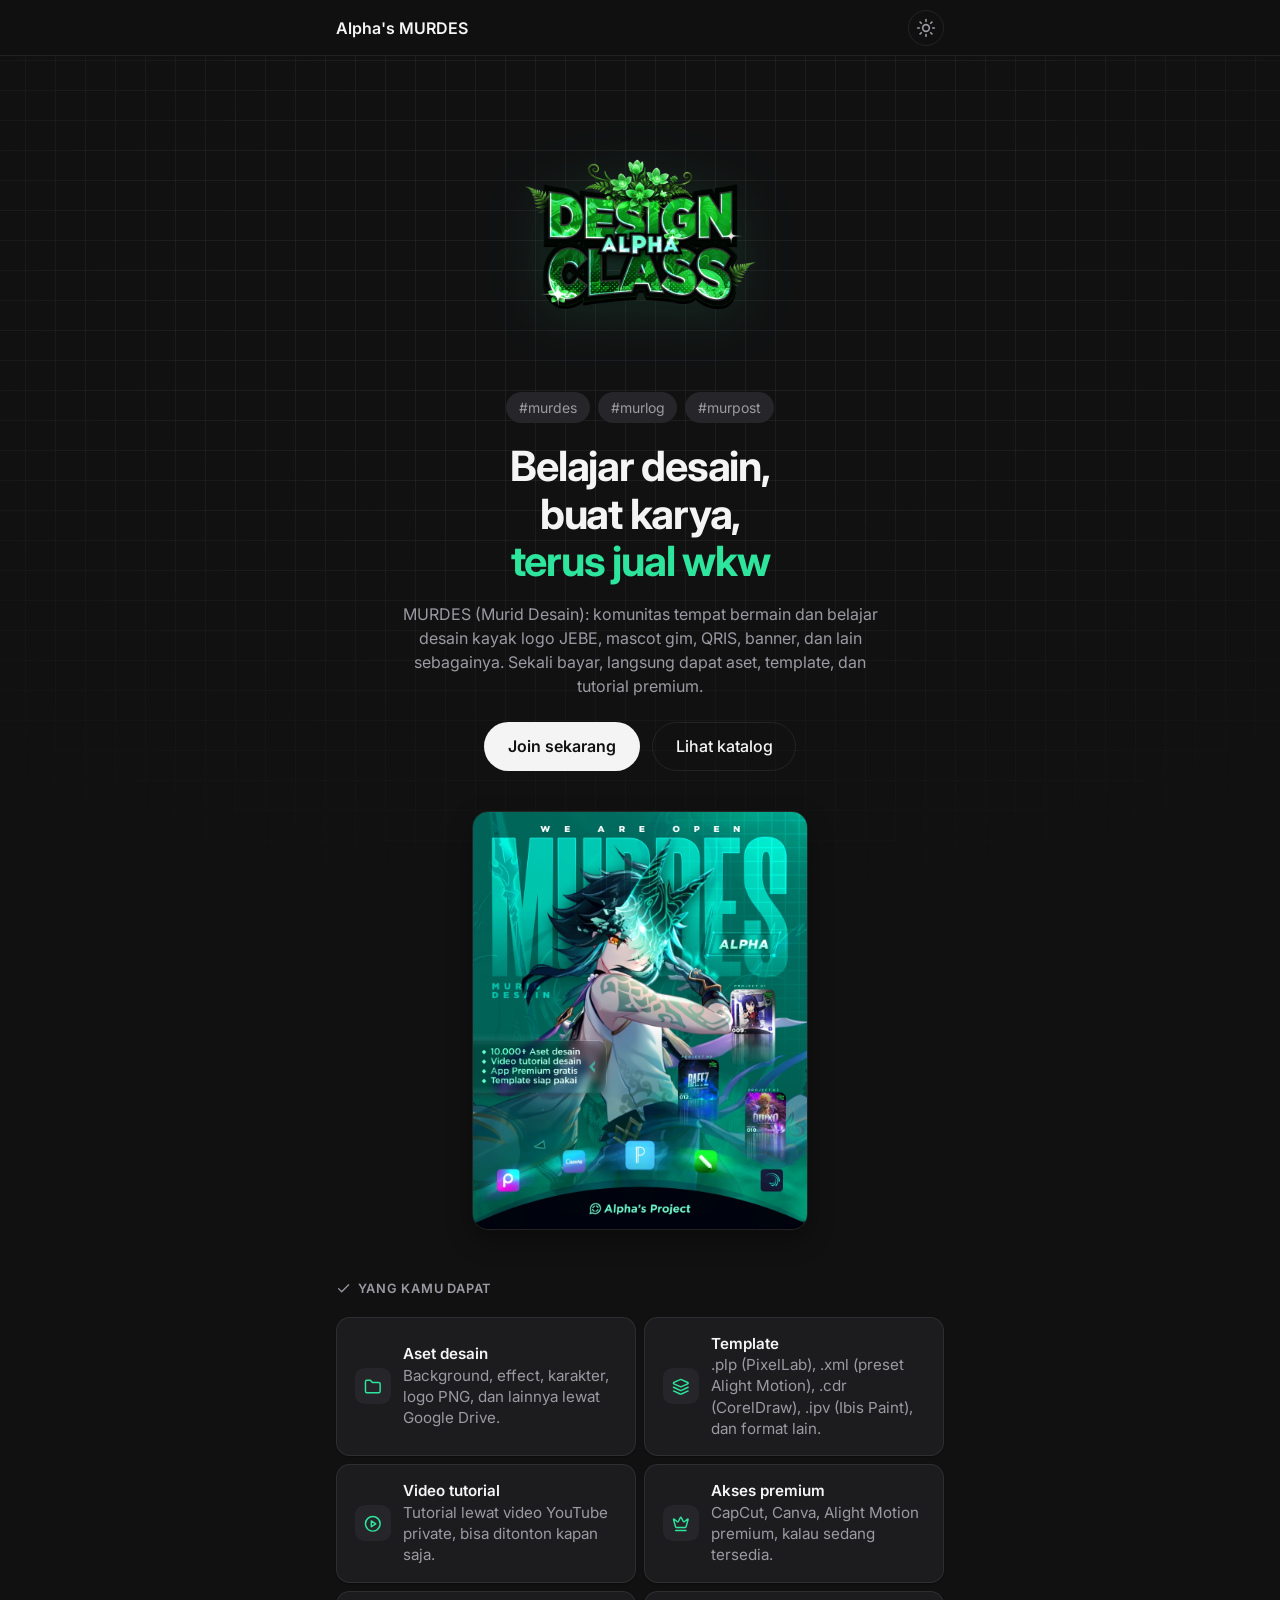
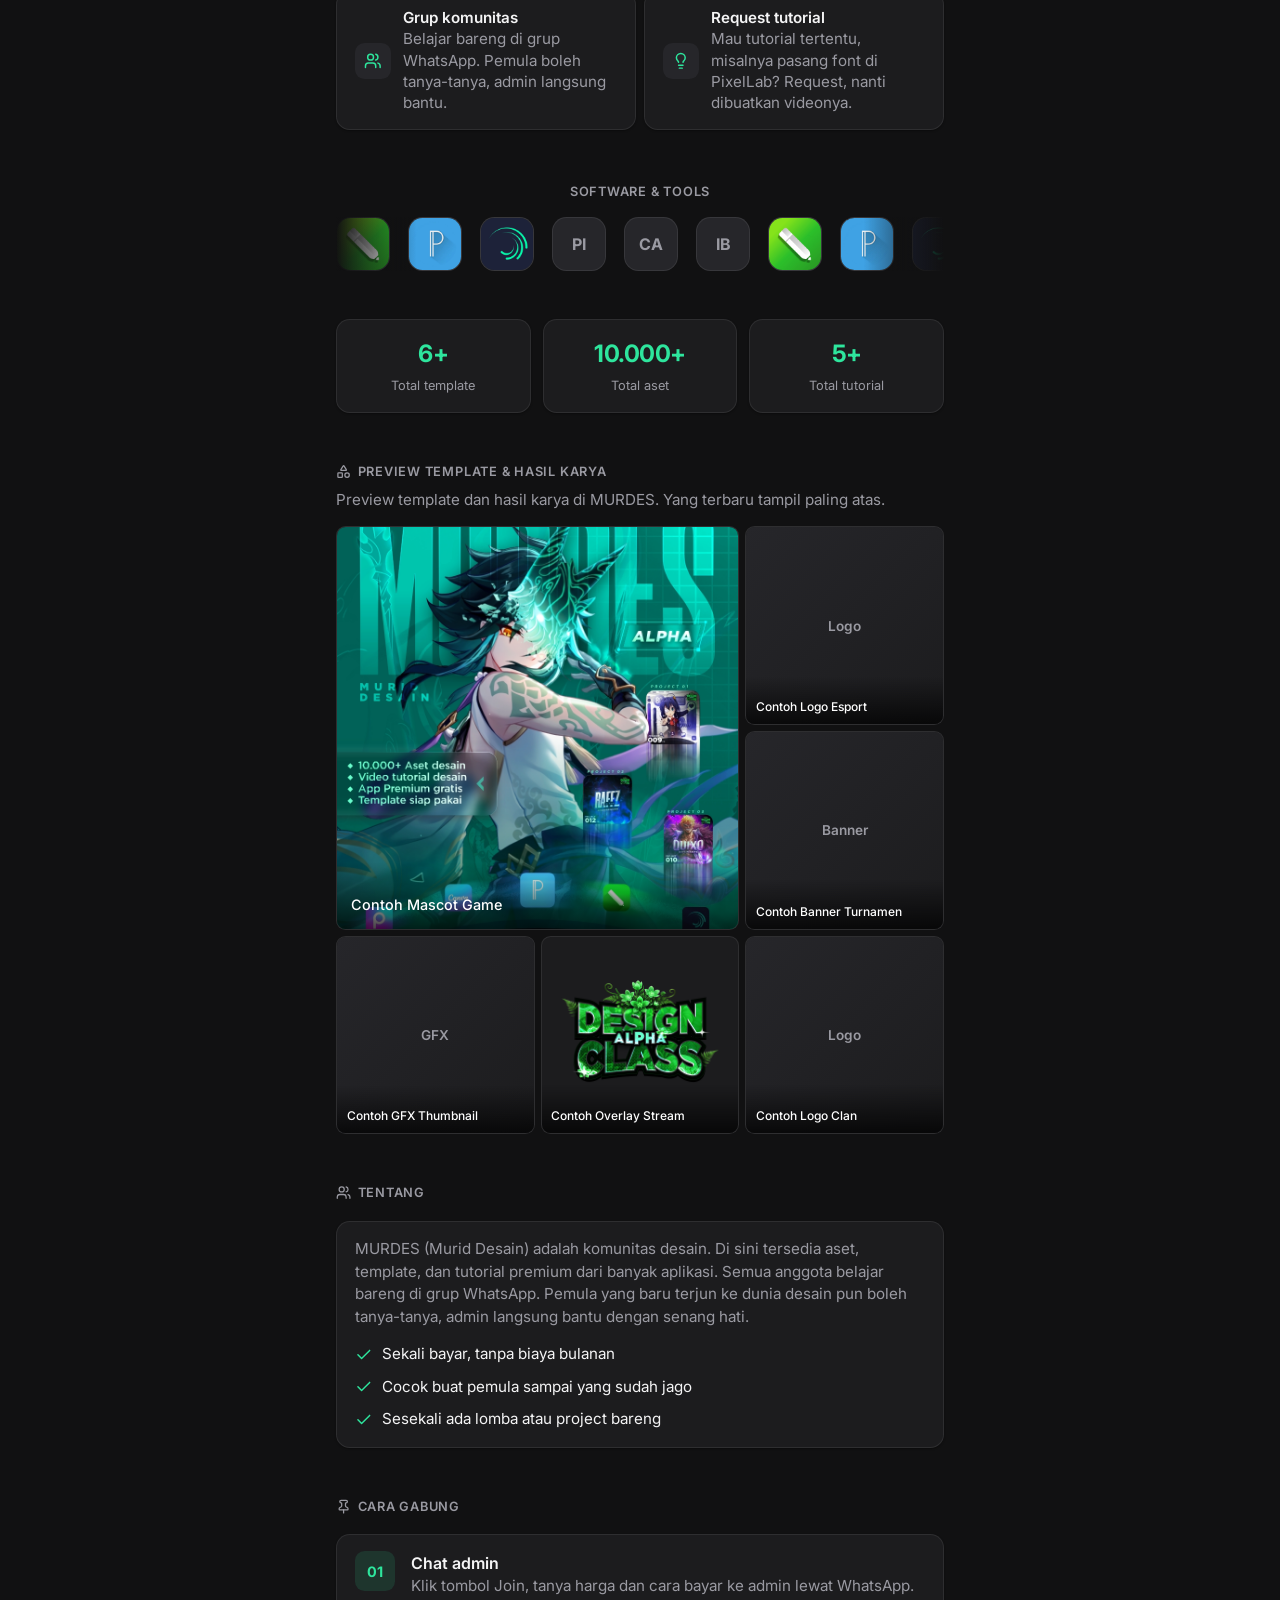
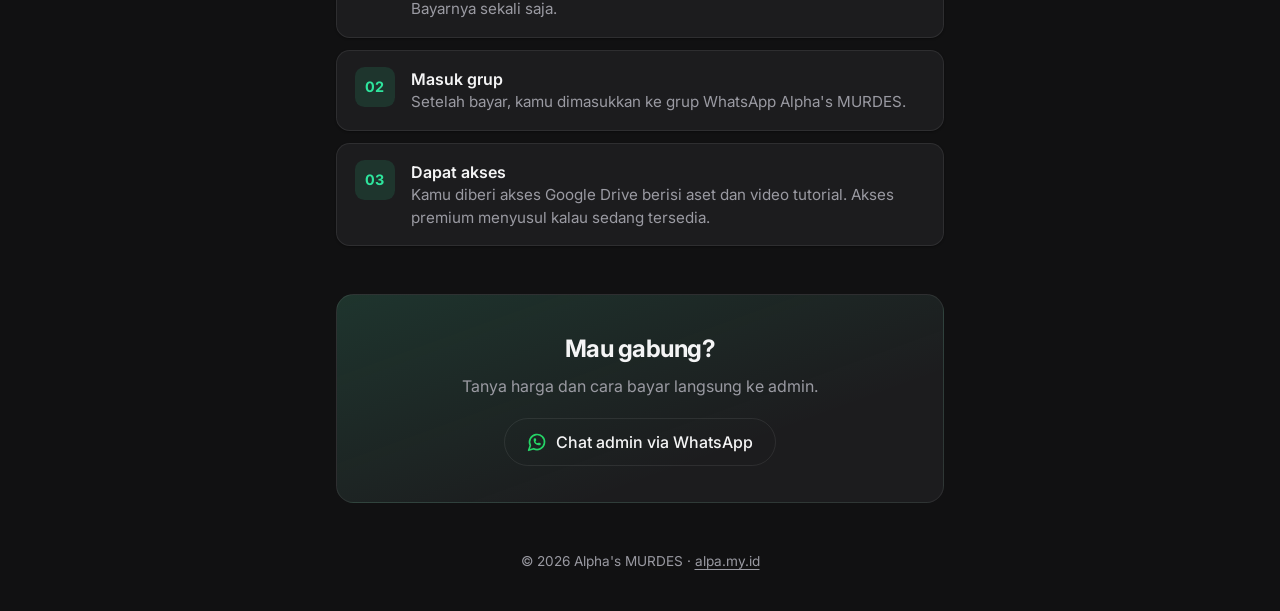
==== commit 179fbbef: "Add files via upload" ====
--- a/index.html
+++ b/index.html
@@ -3,169 +3,118 @@
 <head>
     <meta charset="UTF-8">
     <meta name="viewport" content="width=device-width, initial-scale=1.0">
-    <title>Hildemyda</title>
-    <meta name="description" content="Hildemyda: alam, kode, dan desain. Portofolio dan kumpulan proyek.">
-    <meta property="og:title" content="Hildemyda">
-    <meta property="og:description" content="Punya hati, tapi tak hati-hati.">
-    <meta property="og:image" content="https://alpa.my.id/media/header.jpg">
-    <meta property="og:url" content="https://alpa.my.id/">
-    <link rel="icon" href="./media/profile.jpg">
-
-    <script>
-        // Terapkan tema tersimpan sebelum halaman tampil, supaya tidak berkedip
-        try { if (localStorage.getItem('theme') === 'light') document.documentElement.classList.add('light'); } catch (e) {}
-    </script>
-
+    <link rel="icon" href="/favicon.ico" sizes="any">
+    <link rel="icon" type="image/png" sizes="32x32" href="/favicon-32.png">
+    <link rel="icon" type="image/png" sizes="192x192" href="/media/favicon-192.png">
+    <link rel="apple-touch-icon" href="/apple-touch-icon.png">
+    <meta name="theme-color" content="#111112">
+    <script>try { if (localStorage.getItem("theme") === "light") document.documentElement.classList.add("light"); } catch (e) {}</script>
     <link rel="preconnect" href="https://fonts.googleapis.com">
     <link rel="preconnect" href="https://fonts.gstatic.com" crossorigin>
     <link href="https://fonts.googleapis.com/css2?family=Inter:wght@400;500;600;700&display=swap" rel="stylesheet">
-    <link rel="stylesheet" href="./css/style.css">
+    <link rel="stylesheet" href="/css/style.css?v=3">
+    <title>Alpha's MURDES</title>
+    <meta name="description" content="Komunitas desain: aset, template, dan tutorial premium dari banyak aplikasi. Sekali bayar, langsung gabung grup WhatsApp.">
+    <meta property="og:title" content="Alpha's MURDES">
+    <meta property="og:description" content="Komunitas desain dengan aset, template, dan tutorial premium.">
+    <meta property="og:type" content="website">
+    <meta property="og:site_name" content="Alpha's MURDES">
+    <meta property="og:image" content="https://murdes.alpa.my.id/media/og-murdes.jpg">
+    <meta property="og:image:type" content="image/jpeg">
+    <meta property="og:image:width" content="1200">
+    <meta property="og:image:height" content="630">
+    <meta property="og:image:alt" content="Design Alpha Class: komunitas desain Alpha's MURDES">
+    <meta name="twitter:card" content="summary_large_image">
+    <meta name="twitter:image" content="https://murdes.alpa.my.id/media/og-murdes.jpg">
+    <meta property="og:url" content="https://murdes.alpa.my.id/">
 </head>
 <body>
+    <header class="topbar"><div class="topbar-in">
+        <a class="brand" href="/"><span>Alpha's MURDES</span></a>
+        <div class="top-actions">
+            <button class="top-theme" type="button" data-theme-toggle aria-label="Ganti tema terang atau gelap"><i class="sun" data-icon="sun"></i><i class="moon" data-icon="moon"></i></button>
+        </div>
+    </div></header>
 
-    <header class="banner">
-        <img src="./media/header.jpg" alt="" width="1600" height="1000">
-    </header>
-
-    <main class="wrap pull">
-        <section class="profile">
-            <div class="avatar" style="background-image: url('./media/profile.jpg')" role="img" aria-label="Foto profil Hildemyda"></div>
-            <div class="name-row">
-                <h1 class="name">Hildemyda</h1>
-                <img class="verified" src="./media/verified-icon.webp" alt="" width="50" height="50">
+    <main class="wrap">
+        <section class="hero" id="top">
+            <img class="hero-logo" src="/media/logo-trant.webp" alt="Design Alpha Class" width="800" height="800">
+            <div class="hero-tags"><span class="tag">#murdes</span><span class="tag">#murlog</span><span class="tag">#murpost</span></div>
+            <h1>Belajar desain,<br>buat karya,<br><span>terus jual wkw</span></h1>
+            <p class="hero-text">MURDES (Murid Desain): komunitas tempat bermain dan belajar desain kayak logo JEBE, mascot gim, QRIS, banner, dan lain sebagainya. Sekali bayar, langsung dapat aset, template, dan tutorial premium.</p>
+            <div class="hero-actions">
+                <a class="btn btn-solid" href="https://wa.me/6285147540175?text=Halo%20admin%2C%20saya%20mau%20join%20Alpha%27s%20MURDES" target="_blank" rel="noopener noreferrer">Join sekarang</a>
+                <a class="btn btn-ghost" href="#katalog">Lihat katalog</a>
             </div>
-            <p class="bio">Punya hati, tapi tak hati-hati</p>
+            <a class="poster" href="#gabung" aria-label="Poster pendaftaran MURDES"><img src="/media/mantap.webp" alt="Poster Alpha's MURDES: 10.000+ aset desain, video tutorial, app premium gratis, template siap pakai" width="864" height="1080"></a>
         </section>
 
-        <div class="main stack">
-            <div class="tags">
-                <span class="tag"><i data-icon="leaf"></i>Nature</span>
-                <span class="tag"><i data-icon="code"></i>Code</span>
-                <span class="tag"><i data-icon="pen-tool"></i>Design</span>
+        <section aria-labelledby="t-dapat">
+            <div class="section-head"><h2 class="section-title" id="t-dapat"><i data-icon="check"></i>Yang kamu dapat</h2></div>
+            <div class="feats">
+                <div class="card feat"><div class="card-icon"><i data-icon="folder"></i></div><div><h3>Aset desain</h3><p>Background, effect, karakter, logo PNG, dan lainnya lewat Google Drive.</p></div></div>
+                <div class="card feat"><div class="card-icon"><i data-icon="layers"></i></div><div><h3>Template</h3><p>.plp (PixelLab), .xml (preset Alight Motion), .cdr (CorelDraw), .ipv (Ibis Paint), dan format lain.</p></div></div>
+                <div class="card feat"><div class="card-icon"><i data-icon="play-circle"></i></div><div><h3>Video tutorial</h3><p>Tutorial lewat video YouTube private, bisa ditonton kapan saja.</p></div></div>
+                <div class="card feat"><div class="card-icon"><i data-icon="crown"></i></div><div><h3>Akses premium</h3><p>CapCut, Canva, Alight Motion premium, kalau sedang tersedia.</p></div></div>
+                <div class="card feat"><div class="card-icon"><i data-icon="users"></i></div><div><h3>Grup komunitas</h3><p>Belajar bareng di grup WhatsApp. Pemula boleh tanya-tanya, admin langsung bantu.</p></div></div>
+                <div class="card feat"><div class="card-icon"><i data-icon="lightbulb"></i></div><div><h3>Request tutorial</h3><p>Mau tutorial tertentu, misalnya pasang font di PixelLab? Request, nanti dibuatkan videonya.</p></div></div>
             </div>
+        </section>
 
-            <nav class="socials" aria-label="Media sosial">
-                <button class="social social-theme" type="button" data-theme-toggle aria-label="Ganti tema terang atau gelap"><i class="sun" data-icon="sun"></i><i class="moon" data-icon="moon"></i></button>
-                <a class="social" href="https://instagram.com/alpheditc" target="_blank" rel="noopener noreferrer" aria-label="Instagram"><i data-icon="instagram"></i></a>
-                <a class="social" href="https://youtube.com/@hildemyda" target="_blank" rel="noopener noreferrer" aria-label="YouTube"><i data-icon="youtube"></i></a>
-                <a class="social" href="https://whatsapp.com/channel/0029VaeTIQODjiOY88u59U2w" target="_blank" rel="noopener noreferrer" aria-label="Channel WhatsApp"><i data-icon="chat"></i></a>
-                <button class="social" id="play-music" type="button" aria-label="Putar musik" aria-pressed="false"><i data-icon="music"></i></button>
-            </nav>
+        <section aria-labelledby="t-tools">
+            <div class="section-head section-head-center"><h2 class="section-title" id="t-tools">Software &amp; tools</h2></div>
+            <div class="marquee"><div class="tools" id="tools"></div></div>
+        </section>
 
-            <section aria-labelledby="t-karya">
-                <div class="section-head">
-                    <h2 class="section-title" id="t-karya"><i data-icon="pin"></i><span id="pinned-title">Pinned Projects</span></h2>
-                    <a class="section-link" id="see-all" href="./design/">Lihat semua</a>
-                </div>
-                <div class="grid" id="home-works"></div>
-            </section>
+        <section aria-label="Statistik">
+            <div class="stats">
+                <div class="stat"><b id="stat-project">0</b><span>Total template</span></div>
+                <div class="stat"><b id="stat-asset">0</b><span>Total aset</span></div>
+                <div class="stat"><b id="stat-tutorial">0</b><span>Total tutorial</span></div>
+            </div>
+        </section>
 
-            <div class="cards">
-                <a class="card" href="./design/">
-                    <div class="card-icon"><i data-icon="palette"></i></div>
-                    <div class="card-text"><h2 class="card-title">Design Results</h2><p class="card-desc">Kumpulan hasil desain</p></div>
-                    <i class="card-arrow" data-icon="arrow-right"></i>
-                </a>
-                <a class="card" href="https://murdes.alpa.my.id" target="_blank" rel="noopener noreferrer">
-                    <div class="card-icon card-icon-green"><i data-icon="graduation-cap"></i></div>
-                    <div class="card-text"><h2 class="card-title">Alpha's MURDES</h2><p class="card-desc">Premium Design Bundle</p></div>
-                    <i class="card-arrow" data-icon="arrow-right"></i>
-                </a>
+        <section id="katalog" aria-labelledby="t-katalog">
+            <div class="section-head">
+                <h2 class="section-title" id="t-katalog"><i data-icon="shapes"></i>Preview template &amp; hasil karya</h2>
+                <p class="section-sub">Preview template dan hasil karya di MURDES. Yang terbaru tampil paling atas.</p>
             </div>
+            <div class="grid" id="gallery"></div>
+        </section>
 
-            <hr class="divider">
+        <section id="tentang" aria-labelledby="t-tentang">
+            <div class="section-head"><h2 class="section-title" id="t-tentang"><i data-icon="users"></i>Tentang</h2></div>
+            <div class="card">
+                <p>MURDES (Murid Desain) adalah komunitas desain. Di sini tersedia aset, template, dan tutorial premium dari banyak aplikasi. Semua anggota belajar bareng di grup WhatsApp. Pemula yang baru terjun ke dunia desain pun boleh tanya-tanya, admin langsung bantu dengan senang hati.</p>
+                <ul class="list">
+                    <li><i data-icon="check"></i>Sekali bayar, tanpa biaya bulanan</li>
+                    <li><i data-icon="check"></i>Cocok buat pemula sampai yang sudah jago</li>
+                    <li><i data-icon="check"></i>Sesekali ada lomba atau project bareng</li>
+                </ul>
+            </div>
+        </section>
 
-            <div class="cards">
-                <a class="card" href="https://hildemyda.github.io/audio-libraryku/" target="_blank" rel="noopener noreferrer">
-                    <div class="card-icon"><i data-icon="file-audio"></i></div>
-                    <div class="card-text"><h2 class="card-title">Audio Library</h2><p class="card-desc">My miuzzzziiiixxxxx</p></div>
-                    <i class="card-arrow" data-icon="arrow-right"></i>
-                </a>
-                <a class="card" href="https://hildemyda.github.io/qrcode-generator/" target="_blank" rel="noopener noreferrer">
-                    <div class="card-icon"><i data-icon="qr-code"></i></div>
-                    <div class="card-text"><h2 class="card-title">QR Code Generator</h2><p class="card-desc">Website pembuat Kode QR</p></div>
-                    <i class="card-arrow" data-icon="arrow-right"></i>
-                </a>
-                <a class="card" href="https://hildemyda.github.io/paduwo-main/" target="_blank" rel="noopener noreferrer">
-                    <div class="card-icon"><i data-icon="book-heart"></i></div>
-                    <div class="card-text"><h2 class="card-title">Paduwo's Website</h2><p class="card-desc">XII IPA 2 MAN Kapuas</p></div>
-                    <i class="card-arrow" data-icon="arrow-right"></i>
-                </a>
-                <a class="card" href="https://aksana29-mankapuas.github.io/" target="_blank" rel="noopener noreferrer">
-                    <div class="card-icon"><i data-icon="globe"></i></div>
-                    <div class="card-text"><h2 class="card-title">Buku Tahunan AKSANA</h2><p class="card-desc">MAN Kapuas Angkatan ke-29</p></div>
-                    <i class="card-arrow" data-icon="arrow-right"></i>
-                </a>
-                <a class="card" href="https://chat.whatsapp.com/LLV6RA0xPo8Ke0VjWM4TRG" target="_blank" rel="noopener noreferrer">
-                    <div class="card-icon"><i data-icon="users"></i></div>
-                    <div class="card-text"><h2 class="card-title">Alpha's Project</h2><p class="card-desc">WhatsApp Group</p></div>
-                    <i class="card-arrow" data-icon="arrow-right"></i>
-                </a>
+        <section aria-labelledby="t-cara">
+            <div class="section-head"><h2 class="section-title" id="t-cara"><i data-icon="pin"></i>Cara gabung</h2></div>
+            <div class="steps">
+                <div class="card step"><div class="step-num">01</div><div><h3>Chat admin</h3><p>Klik tombol Join, tanya harga dan cara bayar ke admin lewat WhatsApp. Bayarnya sekali saja.</p></div></div>
+                <div class="card step"><div class="step-num">02</div><div><h3>Masuk grup</h3><p>Setelah bayar, kamu dimasukkan ke grup WhatsApp Alpha's MURDES.</p></div></div>
+                <div class="card step"><div class="step-num">03</div><div><h3>Dapat akses</h3><p>Kamu diberi akses Google Drive berisi aset dan video tutorial. Akses premium menyusul kalau sedang tersedia.</p></div></div>
             </div>
+        </section>
 
-            <footer class="footer"><p>&copy; 2025 Hildemyda</p></footer>
-        </div>
+        <section class="join" id="gabung">
+            <h2>Mau gabung?</h2>
+            <p>Tanya harga dan cara bayar langsung ke admin.</p>
+            <a class="btn btn-ghost btn-wa" href="https://wa.me/6285147540175?text=Halo%20admin%2C%20saya%20mau%20join%20Alpha%27s%20MURDES" target="_blank" rel="noopener noreferrer"><i data-icon="whatsapp"></i>Chat admin via WhatsApp</a>
+        </section>
+
+        <footer class="footer"><p>&copy; <span id="year"></span> Alpha's MURDES &middot; <a href="https://alpa.my.id">alpa.my.id</a></p></footer>
     </main>
 
-    <audio id="song-player" src="./media/audio.mp3" preload="none"></audio>
-
-    <script>window.ROOT = './';</script>
-    <script src="./js/works.js"></script>
-    <script src="./js/site.js"></script>
-    <script>
-        document.addEventListener('DOMContentLoaded', function () {
-            // Pinned: karya bertanda pinned (maksimal 6). Kalau belum ada yang di-pin,
-            // tampilkan 6 karya teratas di works.js dengan judul "Karya terbaru".
-            var box = document.getElementById('home-works');
-            var all = window.WORKS || [];
-            var pinned = all.filter(function (w) { return w.pinned; });
-            var items = (pinned.length ? pinned : all).slice(0, 6);
-            if (!pinned.length) document.getElementById('pinned-title').textContent = 'Karya terbaru';
-            else document.getElementById('see-all').hidden = true; // sudah ada kartu Design di bawah
-            if (!items.length) {
-                box.outerHTML = '<p class="empty">Karya akan segera ditambahkan.</p>';
-            } else {
-                items.forEach(function (w) {
-                    var a = document.createElement('a');
-                    a.className = 'work';
-                    a.href = './design/#karya-' + w.id;
-                    a.setAttribute('aria-label', 'Lihat karya ' + w.title);
-                    var img = document.createElement('img');
-                    img.src = window.ROOT + w.thumb;
-                    img.alt = w.title;
-                    img.loading = 'lazy';
-                    var label = document.createElement('span');
-                    label.className = 'work-label';
-                    label.textContent = w.title;
-                    a.appendChild(img);
-                    a.appendChild(label);
-                    box.appendChild(a);
-                });
-            }
-
-            // Musik
-            var btn = document.getElementById('play-music');
-            var player = document.getElementById('song-player');
-            btn.addEventListener('click', function () {
-                if (player.paused) {
-                    var p = player.play();
-                    if (p && p.catch) p.catch(function () {});
-                } else {
-                    player.pause();
-                    player.currentTime = 0;
-                }
-            });
-            player.addEventListener('play', function () {
-                btn.classList.add('playing');
-                btn.setAttribute('aria-pressed', 'true');
-                btn.setAttribute('aria-label', 'Hentikan musik');
-            });
-            player.addEventListener('pause', function () {
-                btn.classList.remove('playing');
-                btn.setAttribute('aria-pressed', 'false');
-                btn.setAttribute('aria-label', 'Putar musik');
-            });
-        });
-    </script>
+    <script src="/js/data.js?v=3"></script>
+    <script src="/js/site.js?v=3"></script>
+    <script src="/js/main.js?v=3"></script>
+    <script>document.getElementById('year').textContent = new Date().getFullYear();</script>
 </body>
 </html>
--- a/css/style.css
+++ b/css/style.css
@@ -1,327 +1,94 @@
-/* Gaya bersama untuk halaman utama dan /design.
-   Dasarnya tetap gaya asli (Inter, gelap, kartu, ikon), hanya dirapikan. */
-
+/* Alpha's MURDES: gaya sama dengan alpa.my.id (Inter, kartu, grid latar, tema gelap/terang),
+   aksen hijau mengikuti logo kelas. */
 :root {
-    --bg: #111112;
-    --bg-rgb: 17, 17, 18;
-    --card: #1c1c1e;
-    --card-hover: #2a2a2d;
-    --chip: #26262a;
-    --text: #f4f4f5;
-    --muted: #9a9aa2;
-    --line: rgba(255, 255, 255, 0.08);
-    --accent: #1db954;
-    --shadow: 0 1px 2px rgba(0, 0, 0, .35);
-    --shadow-hover: 0 10px 24px rgba(0, 0, 0, .35);
-    --grid: rgba(255, 255, 255, 0.05);
-    --banner-line: rgba(255, 255, 255, 0.3);
+    --bg: #111112; --card: #1c1c1e; --card-hover: #2a2a2d; --chip: #26262a;
+    --text: #f4f4f5; --muted: #9a9aa2; --line: rgba(255,255,255,.08);
+    --accent: #2ee59d; --accent-soft: rgba(46,229,157,.12);
+    --shadow: 0 1px 2px rgba(0,0,0,.35); --shadow-hover: 0 10px 24px rgba(0,0,0,.35);
+    --grid: rgba(255,255,255,.05);
 }
-
 html.light {
-    --bg: #f2f3f5;
-    --bg-rgb: 242, 243, 245;
-    --card: #ffffff;
-    --card-hover: #ececef;
-    --chip: #e4e5e8;
-    --text: #1b1b1f;
-    --muted: #62626b;
-    --line: rgba(0, 0, 0, 0.08);
-    --accent: #14883f;
-    --shadow: 0 1px 2px rgba(0, 0, 0, .06);
-    --shadow-hover: 0 10px 24px rgba(0, 0, 0, .1);
-    --grid: rgba(0, 0, 0, 0.06);
-    --banner-line: rgba(0, 0, 0, 0.12);
+    --bg: #f2f3f5; --card: #fff; --card-hover: #ececef; --chip: #e4e5e8;
+    --text: #1b1b1f; --muted: #62626b; --line: rgba(0,0,0,.08);
+    --accent: #0a8f5e; --accent-soft: rgba(10,143,94,.1);
+    --shadow: 0 1px 2px rgba(0,0,0,.06); --shadow-hover: 0 10px 24px rgba(0,0,0,.1);
+    --grid: rgba(0,0,0,.06);
 }
-
 * { margin: 0; padding: 0; box-sizing: border-box; }
-
+html { scroll-behavior: smooth; scroll-padding-top: 4rem; }
 body {
-    font-family: 'Inter', system-ui, sans-serif;
-    background: var(--bg);
-    color: var(--text);
-    line-height: 1.5;
-    -webkit-font-smoothing: antialiased;
-    overflow-x: hidden;
+    font-family: 'Inter', system-ui, sans-serif; background: var(--bg); color: var(--text);
+    line-height: 1.5; -webkit-font-smoothing: antialiased; overflow-x: hidden;
     transition: background-color .3s ease, color .3s ease;
 }
-
-/* Kotak-kotak tipis di background; diam saat halaman digulir dan memudar ke atas, bawah, dan samping */
 body::before {
-    content: "";
-    position: fixed;
-    inset: 0;
-    z-index: -1;
-    pointer-events: none;
-    background-image:
-        linear-gradient(var(--grid) 1px, transparent 1px),
-        linear-gradient(90deg, var(--grid) 1px, transparent 1px);
-    background-size: 30px 30px;
-    background-position: center top;
-    -webkit-mask-image: radial-gradient(ellipse 90% 54% at 50% 50%, #000 35%, transparent 100%);
-    mask-image: radial-gradient(ellipse 90% 54% at 50% 50%, #000 35%, transparent 100%);
+    content: ""; position: fixed; inset: 0; z-index: -1; pointer-events: none;
+    background-image: linear-gradient(var(--grid) 1px, transparent 1px), linear-gradient(90deg, var(--grid) 1px, transparent 1px);
+    background-size: 30px 30px; background-position: center top;
+    -webkit-mask-image: radial-gradient(ellipse 90% 75% at 50% 30%, #000 35%, transparent 100%);
+    mask-image: radial-gradient(ellipse 90% 75% at 50% 30%, #000 35%, transparent 100%);
 }
-
 a { color: inherit; text-decoration: none; }
-
-:focus-visible {
-    outline: 2px solid var(--accent);
-    outline-offset: 3px;
-    border-radius: 6px;
-}
-
-/* Ikon (disisipkan oleh site.js dari atribut data-icon) */
-.ic {
-    display: inline-flex;
-    width: 1.25rem;
-    height: 1.25rem;
-    flex-shrink: 0;
-}
+img { max-width: 100%; display: block; }
+:focus-visible { outline: 2px solid var(--accent); outline-offset: 3px; border-radius: 6px; }
+.ic { display: inline-flex; width: 1.25rem; height: 1.25rem; flex-shrink: 0; }
 .ic svg { width: 100%; height: 100%; }
 
-/* Header bergambar */
-.banner { position: relative; border-bottom: 1px solid var(--banner-line); }
-.banner img {
-    display: block;
-    width: 100%;
-    height: 10rem;
-    object-fit: cover;
-    object-position: 55% 40%;
-}
-/* Lapisan pudar warna latar tepat di bawah foto, supaya grid muncul pelan dan tidak menabrak foto.
-   Ikut bergulir bersama banner; grid di belakangnya tetap diam. */
-.banner::before {
-    content: "";
-    position: absolute;
-    left: 0;
-    right: 0;
-    top: calc(100% - 24px);
-    height: 216px;
-    pointer-events: none;
-    background: linear-gradient(to bottom,
-        rgba(var(--bg-rgb), 1) 0%,
-        rgba(var(--bg-rgb), .9) 22%,
-        rgba(var(--bg-rgb), .6) 48%,
-        rgba(var(--bg-rgb), .25) 75%,
-        rgba(var(--bg-rgb), 0) 100%);
-}
-
-.banner::after {
-    content: "";
-    position: absolute;
-    inset: 0;
-    background: linear-gradient(to top, var(--bg), transparent 75%);
-}
-
-
-/* Kolom konten */
-.wrap {
-    position: relative;
-    width: 100%;
-    max-width: 40rem;
-    margin: 0 auto;
-    padding: 0 1rem 3rem;
-}
-.wrap.pull { margin-top: -4.5rem; }
-
-/* Profil */
-.profile { display: flex; flex-direction: column; align-items: center; text-align: center; }
-
-.avatar {
-    width: 6.5rem;
-    height: 6.5rem;
-    border-radius: 50%;
-    border: 4px solid var(--bg);
-    background: var(--card) center / cover no-repeat;
-}
-
-.name-row { margin-top: .9rem; display: flex; align-items: center; justify-content: center; gap: .5rem; }
-.name { font-size: 1.6rem; font-weight: 700; letter-spacing: -0.02em; }
-.verified { width: 1.4rem; height: 1.4rem; }
-.bio { margin-top: .15rem; color: var(--muted); }
-
-.stack > * + * { margin-top: 1.5rem; }
-.main { margin-top: 1.5rem; }
-
-/* Tag */
-.tags { display: flex; flex-wrap: wrap; justify-content: center; gap: .5rem; }
-.tag {
-    display: inline-flex;
-    align-items: center;
-    gap: .4rem;
-    padding: .3rem .8rem;
-    border-radius: 999px;
-    font-size: .875rem;
-    color: var(--muted);
-    background: var(--chip);
-}
-.tag .ic { width: 1rem; height: 1rem; }
-
-/* Ikon sosial */
-.socials { display: flex; justify-content: center; align-items: center; gap: 1.1rem; }
-.social {
-    display: grid;
-    place-items: center;
-    width: 2.5rem;
-    height: 2.5rem;
-    border-radius: 50%;
-    border: 0;
-    background: transparent;
-    color: var(--muted);
-    cursor: pointer;
-    transition: color .2s ease, background-color .2s ease, transform .2s ease;
-}
-.social:hover { color: var(--text); background: var(--chip); transform: translateY(-2px); }
-.social .ic { width: 1.5rem; height: 1.5rem; }
-.social-theme .moon { display: none; }
-html.light .social-theme .sun { display: none; }
-html.light .social-theme .moon { display: inline-flex; }
-#play-music.playing { color: var(--accent); }
-#play-music.playing .ic { animation: pulse 1.5s ease-in-out infinite; }
-
-@keyframes pulse {
-    0%, 100% { transform: scale(1); }
-    50% { transform: scale(1.18); }
-}
-
-/* Kartu tautan */
-.cards > * + * { margin-top: .75rem; }
-
-.card {
-    display: flex;
-    align-items: center;
-    gap: 1rem;
-    padding: .9rem 1rem;
-    border-radius: .85rem;
-    background: var(--card);
-    border: 1px solid var(--line);
-    box-shadow: var(--shadow);
-    transition: background-color .2s ease, transform .2s ease, box-shadow .2s ease;
-}
-.card:hover { background: var(--card-hover); transform: translateY(-3px); box-shadow: var(--shadow-hover); }
-
-.card-icon {
-    display: grid;
-    place-items: center;
-    width: 2.75rem;
-    height: 2.75rem;
-    border-radius: .6rem;
-    background: var(--chip);
-}
-.card-text { flex: 1; min-width: 0; }
-.card-title { font-size: 1rem; font-weight: 600; line-height: 1.3; }
-.card-desc { font-size: .875rem; color: var(--muted); }
-.card-arrow { color: var(--muted); transition: transform .2s ease; }
-.card:hover .card-arrow { transform: translateX(3px); }
-
-/* Judul bagian */
-.divider { height: 1px; border: 0; background: linear-gradient(to right, transparent, var(--line), transparent); margin: 2rem 0 1.5rem; }
-
-.section-head { display: flex; align-items: baseline; justify-content: space-between; margin-bottom: .75rem; }
-.section-title { font-size: .8rem; font-weight: 600; color: var(--muted); }
-.section-link { font-size: .875rem; color: var(--muted); }
-.section-link:hover { color: var(--text); }
-.section-title { display: inline-flex; align-items: center; gap: .4rem; }
-.section-title .ic { width: .95rem; height: .95rem; }
-
-/* Grid karya */
-.grid { display: grid; grid-template-columns: repeat(3, 1fr); gap: 4px; }
-
-.work {
-    position: relative;
-    aspect-ratio: 1 / 1;
-    overflow: hidden;
-    border: 0;
-    padding: 0;
-    border-radius: .5rem;
-    background: var(--card);
-    cursor: pointer;
-    color: #fff;
-}
-.work img { width: 100%; height: 100%; object-fit: cover; display: block; transition: transform .5s ease; }
-.work:hover img { transform: scale(1.06); }
-.work-label {
-    position: absolute;
-    left: 0;
-    right: 0;
-    bottom: 0;
-    padding: 1.2rem .6rem .5rem;
-    font-size: .75rem;
-    font-weight: 500;
-    text-align: left;
-    background: linear-gradient(to top, rgba(0, 0, 0, .7), transparent);
-    opacity: 0;
-    transition: opacity .25s ease;
-}
-.work:hover .work-label, .work:focus-visible .work-label { opacity: 1; }
-@media (hover: none) { .work-label { opacity: 1; } }
-
-.empty { color: var(--muted); font-size: .9rem; padding: 1.5rem 0; text-align: center; }
-
-/* Tombol */
-.btn {
-    display: inline-flex;
-    align-items: center;
-    justify-content: center;
-    gap: .55rem;
-    padding: .75rem 1.5rem;
-    border-radius: 999px;
-    font: inherit;
-    font-weight: 600;
-    cursor: pointer;
-    border: 0;
-    transition: transform .2s ease, background-color .2s ease;
-}
-.btn:hover { transform: translateY(-2px); }
-.btn-ghost {
-    padding: .7rem 1.4rem;
-    border: 1px solid var(--line);
-    background: transparent;
-    color: var(--text);
-    font-weight: 500;
-}
-.btn-ghost:hover { border-color: var(--accent); background: var(--chip); }
-.btn-ghost .ic { color: #25d366; }
-
-.footer { margin-top: 2.5rem; text-align: center; font-size: .85rem; color: var(--muted); }
-
-/* Halaman /design */
+/* Bilah atas */
 .topbar {
-    position: sticky;
-    top: 0;
-    z-index: 5;
+    position: sticky; top: 0; z-index: 5;
     background: var(--bg); /* cadangan untuk browser lama */
     background: color-mix(in srgb, var(--bg) 88%, transparent);
-    backdrop-filter: blur(10px);
-    -webkit-backdrop-filter: blur(10px);
+    backdrop-filter: blur(10px); -webkit-backdrop-filter: blur(10px);
     border-bottom: 1px solid var(--line);
 }
-.topbar-in {
-    max-width: 64rem;
-    margin: 0 auto;
-    padding: .7rem 1rem;
-    display: flex;
-    align-items: center;
-    justify-content: space-between;
-}
-.topbar-title { font-size: .95rem; font-weight: 600; }
-.back { display: inline-flex; align-items: center; gap: .4rem; font-size: .95rem; font-weight: 500; color: var(--muted); }
-.back:hover { color: var(--text); }
-.top-theme {
-    display: grid; place-items: center; width: 2.25rem; height: 2.25rem;
-    border: 1px solid var(--line); border-radius: 50%; background: transparent; color: var(--muted); cursor: pointer;
-}
+.topbar-in { max-width: 40rem; margin: 0 auto; padding: .6rem 1rem; display: flex; align-items: center; justify-content: space-between; gap: 1rem; }
+.brand { display: inline-flex; align-items: center; gap: .6rem; font-weight: 600; }
+.brand img { width: 2rem; height: 2rem; object-fit: contain; }
+.top-actions { display: flex; align-items: center; gap: .5rem; }
+.top-link { font-size: .875rem; color: var(--muted); padding: .35rem .6rem; border-radius: 999px; }
+.top-link:hover { color: var(--text); }
+.top-theme { display: grid; place-items: center; width: 2.25rem; height: 2.25rem; border: 1px solid var(--line); border-radius: 50%; background: transparent; color: var(--muted); cursor: pointer; }
 .top-theme:hover { color: var(--text); }
 .top-theme .moon { display: none; }
 html.light .top-theme .sun { display: none; }
 html.light .top-theme .moon { display: inline-flex; }
 
-.page { max-width: 64rem; margin: 0 auto; padding: 2rem 1rem 3rem; }
-.page-title { font-size: 2rem; font-weight: 700; letter-spacing: -0.02em; text-align: center; }
-.page-sub { margin: .35rem auto 0; color: var(--muted); max-width: 34rem; text-align: center; }
+.wrap { max-width: 40rem; margin: 0 auto; padding: 0 1rem; }
+section { padding-top: 3rem; }
 
-/* Aplikasi berjalan (loop) dari kanan ke kiri; satu grup digandakan supaya loop mulus */
-.marquee { position: relative; overflow: hidden; margin-top: 1.5rem; }
-.marquee::before, .marquee::after { content: ""; position: absolute; top: 0; bottom: 0; width: 4rem; z-index: 1; pointer-events: none; }
+/* Hero */
+.hero { padding-top: 2.5rem; text-align: center; }
+.hero-logo { width: 15rem; height: 15rem; object-fit: contain; margin: 0 auto; filter: drop-shadow(0 8px 30px var(--accent-soft)); }
+.hero-tags { margin-top: .5rem; display: flex; flex-wrap: wrap; justify-content: center; gap: .5rem; }
+.tag { display: inline-flex; align-items: center; padding: .3rem .8rem; border-radius: 999px; font-size: .875rem; color: var(--muted); background: var(--chip); }
+.hero h1 { margin-top: 1.25rem; font-size: clamp(1.9rem, 7vw, 2.6rem); line-height: 1.15; font-weight: 700; letter-spacing: -0.03em; }
+.hero h1 span { color: var(--accent); }
+.hero-text { margin: 1rem auto 0; max-width: 30rem; color: var(--muted); }
+.hero-actions { margin-top: 1.5rem; display: flex; flex-wrap: wrap; justify-content: center; gap: .75rem; }
+
+/* Tombol */
+.btn { display: inline-flex; align-items: center; justify-content: center; gap: .55rem; padding: .75rem 1.5rem; border-radius: 999px; font: inherit; font-weight: 600; cursor: pointer; border: 0; transition: transform .2s ease, background-color .2s ease, opacity .2s ease; }
+.btn:hover { transform: translateY(-2px); }
+.btn-solid { background: var(--text); color: var(--bg); }
+.btn-solid:hover { opacity: .9; }
+.btn-ghost { padding: .7rem 1.4rem; border: 1px solid var(--line); background: transparent; color: var(--text); font-weight: 500; }
+.btn-ghost:hover { border-color: var(--accent); background: var(--chip); }
+
+/* Poster */
+.poster { display: block; margin: 2.5rem auto 0; max-width: 21rem; border-radius: 1rem; overflow: hidden; border: 1px solid var(--line); box-shadow: var(--shadow-hover); }
+.poster img { width: 100%; height: auto; }
+
+/* Judul bagian */
+.section-title { font-size: .8rem; font-weight: 600; letter-spacing: .06em; text-transform: uppercase; color: var(--muted); display: inline-flex; align-items: center; gap: .4rem; }
+.section-title .ic { width: .95rem; height: .95rem; }
+.section-head { margin-bottom: .9rem; }
+.section-head-center { text-align: center; }
+.section-sub { margin-top: .25rem; color: var(--muted); font-size: .95rem; }
+
+/* Tools: berjalan pelan dari kanan ke kiri, tepinya memudar */
+.marquee { position: relative; overflow: hidden; }
+.marquee::before, .marquee::after { content: ""; position: absolute; top: 0; bottom: 0; width: 5rem; z-index: 1; pointer-events: none; }
 .marquee::before { left: 0; background: linear-gradient(to right, var(--bg), transparent); }
 .marquee::after { right: 0; background: linear-gradient(to left, var(--bg), transparent); }
 .tools { display: flex; width: max-content; will-change: transform; backface-visibility: hidden; transform: translate3d(0, 0, 0); animation: tools-scroll 34s linear infinite; }
@@ -329,112 +96,70 @@
 .tools-group { display: flex; flex: none; }
 .tool { flex: none; width: 3.4rem; margin-right: 1.1rem; }
 .tool-icon { width: 3.4rem; height: 3.4rem; border-radius: .9rem; overflow: hidden; background: var(--chip); display: grid; place-items: center; font-weight: 700; color: var(--muted); border: 1px solid var(--line); }
-.tool-icon img { width: 100%; height: 100%; object-fit: cover; pointer-events: none; user-select: none; -webkit-user-select: none; }
+.tool-icon img { width: 100%; height: 100%; object-fit: cover; }
 @keyframes tools-scroll { from { transform: translate3d(0, 0, 0); } to { transform: translate3d(-50%, 0, 0); } }
 
-.filters { position: relative; display: flex; justify-content: flex-start; margin: 1.5rem 0 1rem; }
-.filter-btn {
-    display: inline-flex; align-items: center; gap: .5rem;
-    font: inherit; font-size: .875rem; padding: .45rem .85rem; border-radius: .7rem;
-    border: 1px solid var(--line); background: var(--card); color: var(--text); cursor: pointer;
-    transition: background-color .2s ease;
-}
-.filter-btn:hover { background: var(--card-hover); }
-.filter-btn .ic { width: 1rem; height: 1rem; color: var(--muted); }
-.filter-btn[aria-expanded="true"] .chev { transform: rotate(180deg); }
-.filter-menu {
-    position: absolute; top: calc(100% + .4rem); left: 0; z-index: 4; min-width: 10rem; padding: .3rem;
-    display: flex; flex-direction: column;
-    border: 1px solid var(--line); border-radius: .8rem; background: var(--card); box-shadow: var(--shadow-hover);
-}
-.filter-menu[hidden] { display: none; }
-.filter-opt {
-    font: inherit; font-size: .875rem; text-align: left; padding: .5rem .75rem; border: 0; border-radius: .55rem;
-    background: transparent; color: var(--muted); cursor: pointer;
-}
-.filter-opt:hover { background: var(--chip); color: var(--text); }
-.filter-opt[aria-pressed="true"] { background: var(--chip); color: var(--text); font-weight: 600; }
+/* Statistik */
+.stats { display: grid; grid-template-columns: repeat(3, 1fr); gap: .75rem; }
+.stat { padding: 1rem .5rem; text-align: center; border-radius: .85rem; background: var(--card); border: 1px solid var(--line); box-shadow: var(--shadow); }
+.stat b { display: block; font-size: 1.5rem; font-weight: 700; letter-spacing: -0.02em; color: var(--accent); }
+.stat span { font-size: .8rem; color: var(--muted); }
 
-.page .grid { margin-top: 1.5rem; gap: 6px; }
-.filters + .grid { margin-top: 0; }
-@media (min-width: 640px) { .page .grid { grid-template-columns: repeat(4, 1fr); } }
-@media (min-width: 960px) { .page .grid { grid-template-columns: repeat(5, 1fr); gap: 8px; } }
+/* Katalog */
+.grid { display: grid; grid-template-columns: repeat(3, 1fr); gap: 6px; }
+.work { position: relative; aspect-ratio: 1 / 1; overflow: hidden; border-radius: .6rem; background: var(--card); border: 1px solid var(--line); color: #fff; }
+.work-featured { grid-column: span 2; grid-row: span 2; }
+.work img { width: 100%; height: 100%; object-fit: cover; transition: transform .5s ease; }
+.work:hover img { transform: scale(1.05); }
+.work-ph { width: 100%; height: 100%; display: grid; place-items: center; font-weight: 600; font-size: .85rem; color: var(--muted); background: linear-gradient(135deg, var(--chip), var(--card)); }
+.work-label { position: absolute; left: 0; right: 0; bottom: 0; padding: 1.4rem .6rem .5rem; font-size: .75rem; font-weight: 500; background: linear-gradient(to top, rgba(0,0,0,.72), transparent); }
+.work-featured .work-label { font-size: .9rem; padding: 2rem .9rem .8rem; }
+.work-ph + .work-label { color: #fff; }
+.empty { color: var(--muted); text-align: center; padding: 1.5rem 0; }
 
-.cta { margin-top: 3rem; padding: 2rem 1rem; text-align: center; }
-.cta-link { display: inline-flex; align-items: center; gap: .55rem; font-weight: 500; color: var(--text); }
-.cta-link:hover { text-decoration: underline; text-underline-offset: .25em; }
-.cta-link .ic { color: #25d366; }
+/* Yang kamu dapat (kartu ringkas) */
+.feats { display: grid; gap: .5rem; }
+.feat { display: flex; gap: .75rem; align-items: center; padding: .7rem .85rem; }
+.feat h3 { font-size: .95rem; font-weight: 600; line-height: 1.25; }
+.feat p { margin-top: .1rem; font-size: .8rem; line-height: 1.4; }
+.feat .card-icon { flex: none; display: grid; place-items: center; width: 2.25rem; height: 2.25rem; border-radius: .6rem; background: var(--chip); color: var(--accent); }
+.feat .card-icon .ic { width: 1.1rem; height: 1.1rem; }
+@media (min-width: 560px) { .feats { grid-template-columns: 1fr 1fr; } }
 
-/* Jendela detail karya */
-dialog.viewer {
-    width: min(52rem, 94vw);
-    max-height: 90vh;
-    margin: auto;
-    padding: 0;
-    border: 1px solid var(--line);
-    border-radius: 1rem;
-    background: var(--card);
-    color: var(--text);
-    overflow: hidden;
-}
-dialog.viewer::backdrop { background: rgba(0, 0, 0, .8); backdrop-filter: blur(3px); }
-.viewer-box { display: flex; flex-direction: column; max-height: 90vh; }
-.viewer-head {
-    display: flex; align-items: center; justify-content: space-between; gap: 1rem;
-    padding: .9rem 1rem; border-bottom: 1px solid var(--line);
-}
-.viewer-title { font-size: 1.1rem; font-weight: 600; }
-.viewer-cat { font-size: .8rem; color: var(--muted); }
-.viewer-close {
-    display: grid; place-items: center; width: 2.25rem; height: 2.25rem; border-radius: 50%;
-    border: 0; background: transparent; color: var(--muted); cursor: pointer;
-}
-.viewer-close:hover { background: var(--chip); color: var(--text); }
-.viewer-body { overflow-y: auto; padding: 1rem; }
-.viewer-desc { color: var(--muted); white-space: pre-line; font-size: .95rem; margin-bottom: 1rem; }
-.viewer-body img { display: block; width: 100%; height: auto; border-radius: .6rem; margin-bottom: .75rem; background: var(--chip); }
+/* Kartu (tentang & langkah) */
+.card { padding: 1rem 1.1rem; border-radius: .85rem; background: var(--card); border: 1px solid var(--line); box-shadow: var(--shadow); }
+.card p { color: var(--muted); font-size: .95rem; }
+.list { margin-top: .9rem; list-style: none; display: grid; gap: .6rem; }
+.list li { display: flex; gap: .6rem; align-items: flex-start; font-size: .95rem; }
+.list .ic { color: var(--accent); margin-top: .15rem; width: 1.1rem; height: 1.1rem; }
+.steps { display: grid; gap: .75rem; }
+.step { display: flex; gap: 1rem; align-items: flex-start; }
+.step-num { flex: none; width: 2.5rem; height: 2.5rem; border-radius: .6rem; display: grid; place-items: center; font-weight: 700; font-size: .9rem; color: var(--accent); background: var(--accent-soft); }
+.step h3 { font-size: 1rem; font-weight: 600; }
 
-@media (min-width: 768px) {
-    .banner img { height: 14rem; }
-    .wrap.pull { margin-top: -5.5rem; }
-    .avatar { width: 8rem; height: 8rem; border-width: 6px; }
-    .name { font-size: 2.1rem; }
-    .verified { width: 1.7rem; height: 1.7rem; }
-    .bio { font-size: 1.05rem; }
-    .card-title { font-size: 1.05rem; }
-    .page-title { font-size: 2.5rem; }
+/* Ajakan gabung */
+.join { margin-top: 3rem; padding: 2.25rem 1rem; text-align: center; border-radius: 1.1rem; background: linear-gradient(160deg, var(--accent-soft), transparent 70%), var(--card); border: 1px solid var(--line); }
+.join h2 { font-size: 1.5rem; letter-spacing: -0.02em; }
+.join p { margin: .4rem 0 1.25rem; color: var(--muted); }
+.btn-wa .ic { color: #25d366; }
+
+.footer { margin-top: 3rem; padding-bottom: 2.5rem; text-align: center; font-size: .85rem; color: var(--muted); }
+.footer a { text-decoration: underline; text-underline-offset: 3px; }
+
+/* 404 */
+.nf { min-height: calc(100vh - 3.6rem); min-height: calc(100svh - 3.6rem); display: flex; flex-direction: column; align-items: center; justify-content: center; text-align: center; padding: 2rem 1.5rem 4rem; }
+.nf-code { font-size: clamp(5.5rem, 26vw, 10rem); font-weight: 700; letter-spacing: -0.06em; line-height: 1; color: transparent; -webkit-text-stroke: 1.5px var(--muted); opacity: .6; }
+.nf-title { margin-top: 1rem; font-size: 1.5rem; font-weight: 600; }
+.nf-text { margin-top: .4rem; color: var(--muted); }
+.nf-actions { margin-top: 1.75rem; display: flex; flex-wrap: wrap; justify-content: center; gap: .75rem; }
+
+@media (min-width: 768px) { .hero-logo { width: 18rem; height: 18rem; } }
+/* Tools tetap berjalan walau pengaturan "kurangi animasi" aktif (geraknya pelan, dan berhenti saat disentuh).
+   Yang dimatikan hanya gulir halus dan transisi kecil. */
+@media (prefers-reduced-motion: reduce) {
+    html { scroll-behavior: auto; }
+    * { transition: none !important; }
 }
 
-@media (prefers-reduced-motion: reduce) {
-    * { transition: none !important; animation: none !important; }
-}
-
-/* Halaman 404 */
-.nf {
-    min-height: calc(100vh - 3.6rem); /* cadangan untuk browser lama */
-    min-height: calc(100svh - 3.6rem);
-    display: flex;
-    flex-direction: column;
-    align-items: center;
-    justify-content: center;
-    text-align: center;
-    padding: 2rem 1.5rem 4rem;
-}
-.nf-code {
-    font-size: clamp(5.5rem, 26vw, 10rem);
-    font-weight: 700;
-    letter-spacing: -0.06em;
-    line-height: 1;
-    color: transparent;
-    -webkit-text-stroke: 1.5px var(--muted);
-    opacity: .6;
-}
-.nf-title { margin-top: 1rem; font-size: 1.5rem; font-weight: 600; letter-spacing: -0.01em; }
-.nf-text { margin-top: .4rem; max-width: 26rem; color: var(--muted); }
-.nf-actions { margin-top: 1.75rem; display: flex; flex-wrap: wrap; justify-content: center; gap: .75rem; }
-.btn-solid { padding: .7rem 1.4rem; background: var(--text); color: var(--bg); font-weight: 500; }
-.btn-solid:hover { opacity: .9; }
-
-/* Ikon hijau untuk kartu Murdes (selain itu sama dengan kartu lain) */
-.card-icon-green { color: #8affa1; }
-html.light .card-icon-green { color: #1f9d4d; }
+/* Perlindungan ringan gambar: tidak bisa ditahan-lama atau diseret untuk disimpan */
+.poster img, .work img, .hero-logo, .tool-icon img { -webkit-user-drag: none; user-select: none; -webkit-user-select: none; -webkit-touch-callout: none; pointer-events: none; }
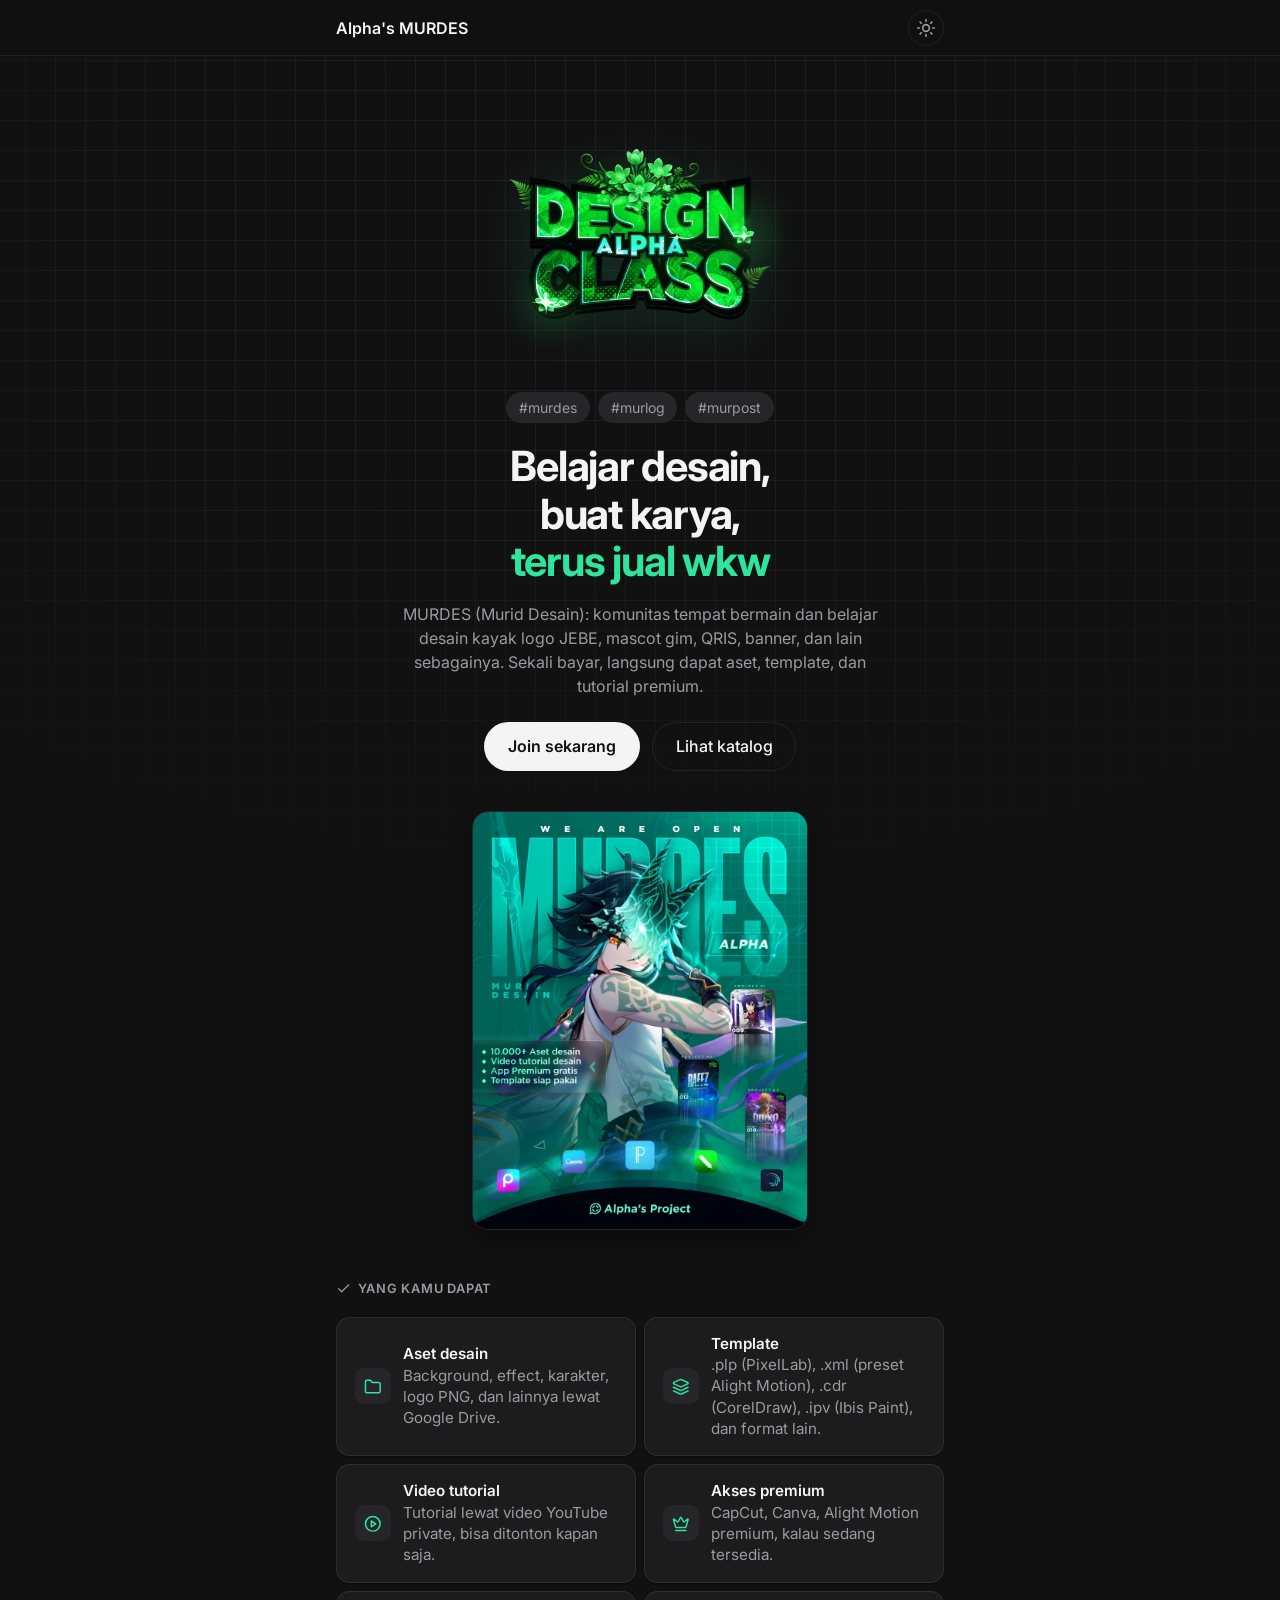
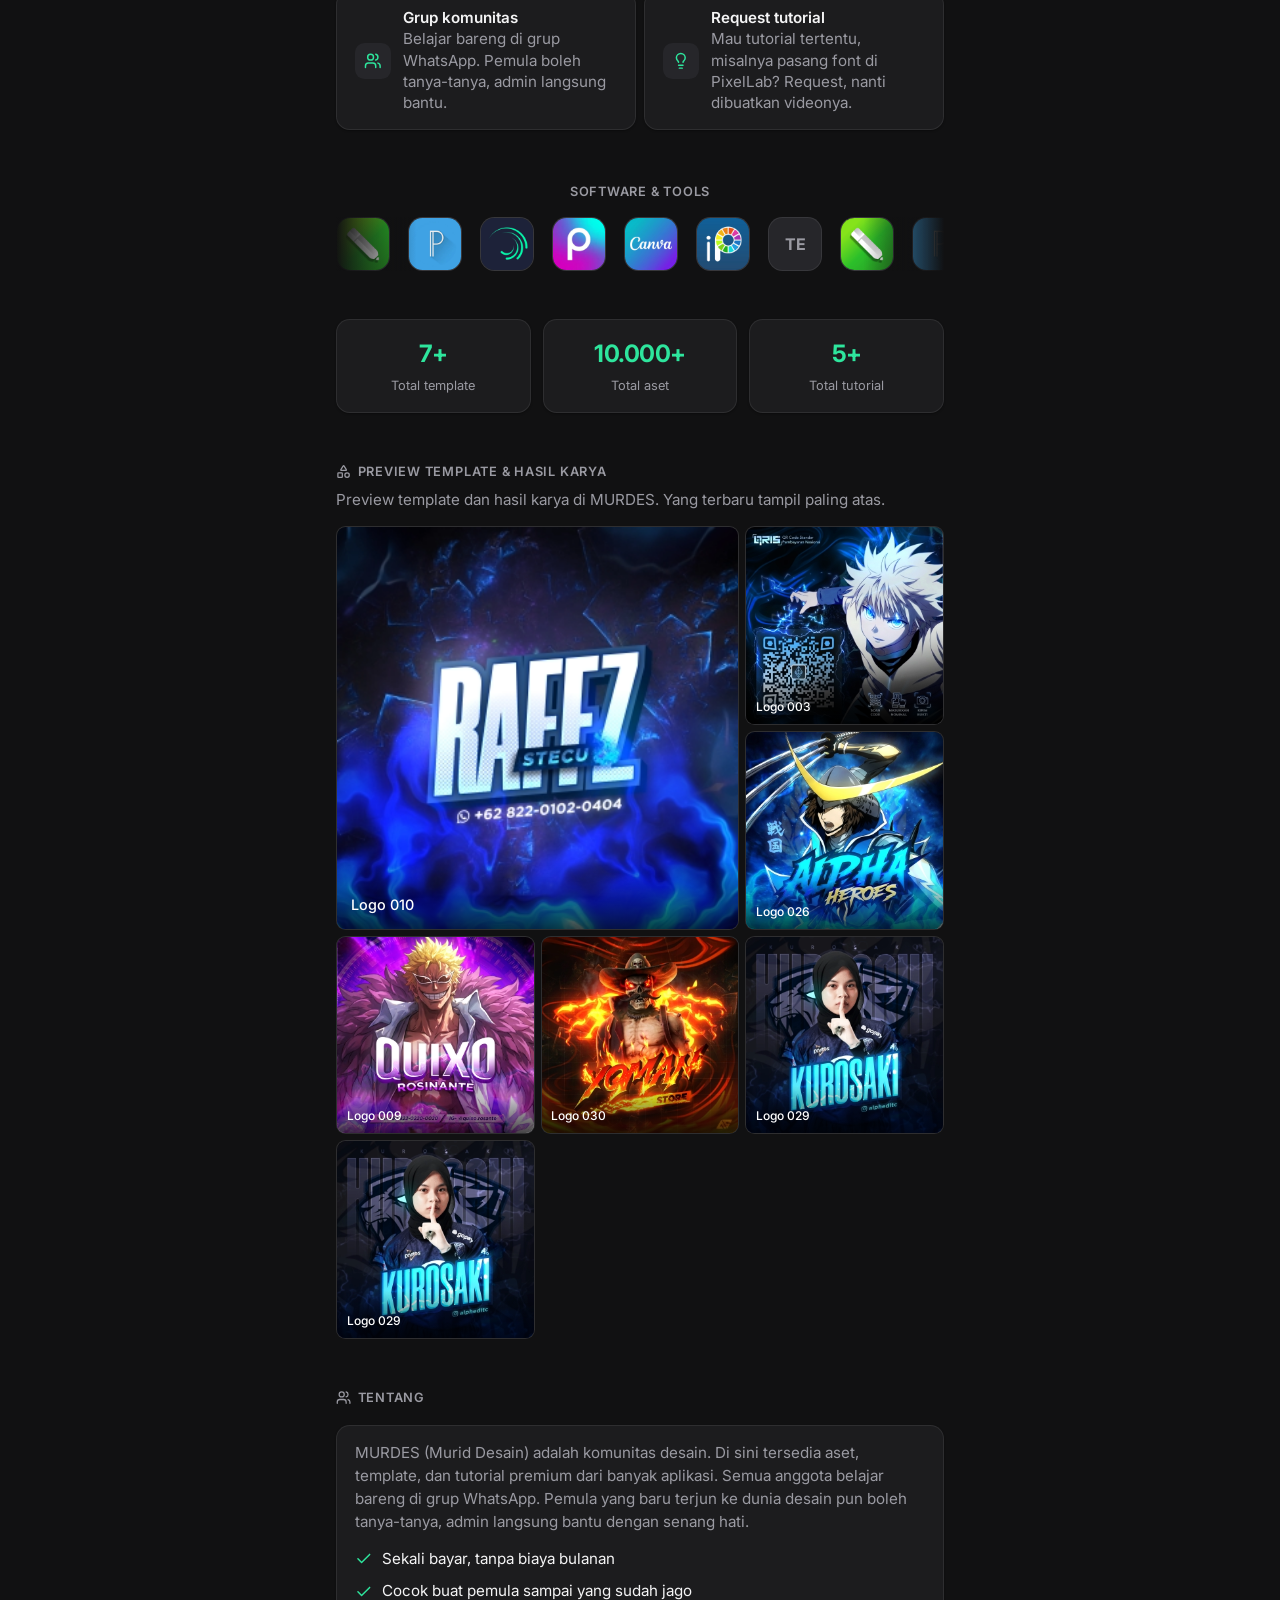
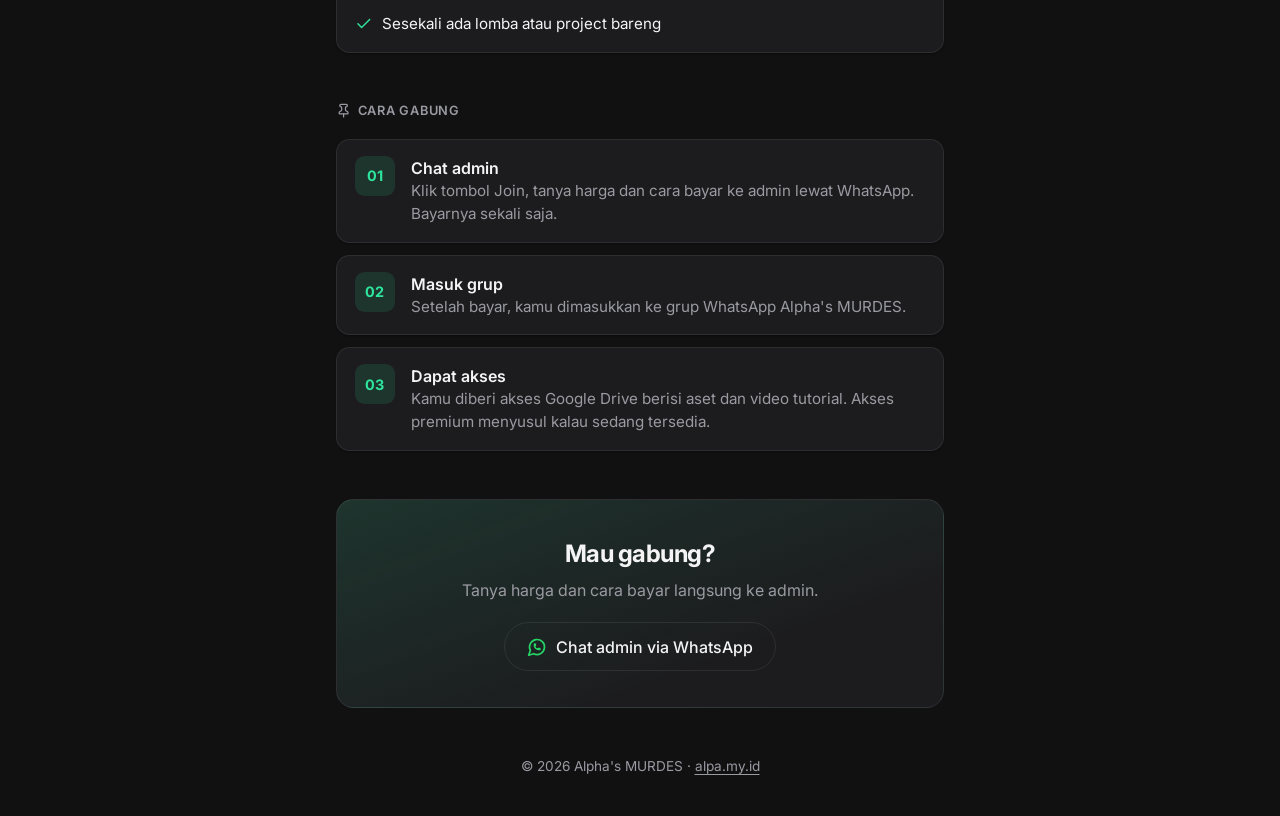
==== commit 5cc498c9: "Add files via upload" ====
--- a/index.html
+++ b/index.html
@@ -8,7 +8,7 @@
     <link rel="icon" type="image/png" sizes="192x192" href="/media/favicon-192.png">
     <link rel="apple-touch-icon" href="/apple-touch-icon.png">
     <meta name="theme-color" content="#111112">
-    <script>try { if (localStorage.getItem("theme") === "light") document.documentElement.classList.add("light"); } catch (e) {}</script>
+    <script>try { (function () { var m = document.cookie.match(/(?:^|;\s*)theme=(light|dark)/); var t = m ? m[1] : localStorage.getItem('theme'); if (t === 'light') document.documentElement.classList.add('light'); })(); } catch (e) {}</script>
     <link rel="preconnect" href="https://fonts.googleapis.com">
     <link rel="preconnect" href="https://fonts.gstatic.com" crossorigin>
     <link href="https://fonts.googleapis.com/css2?family=Inter:wght@400;500;600;700&display=swap" rel="stylesheet">
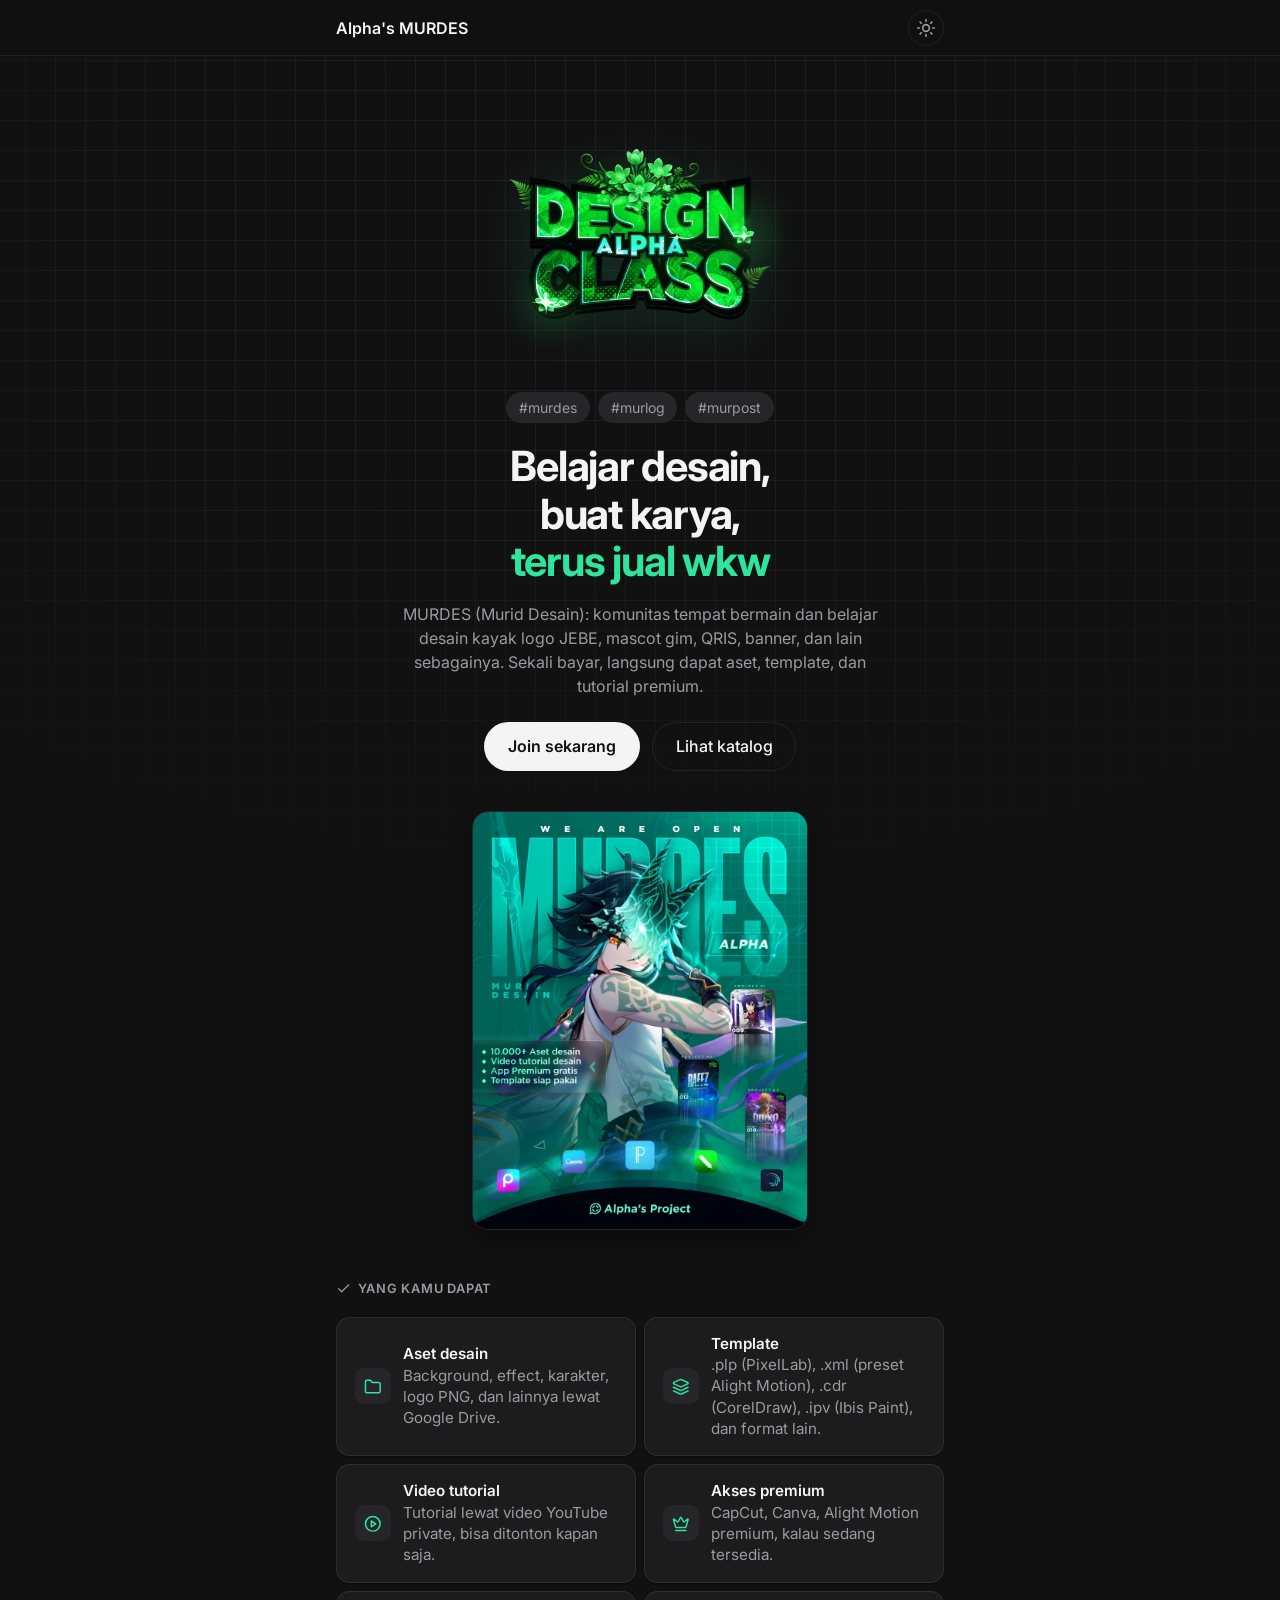
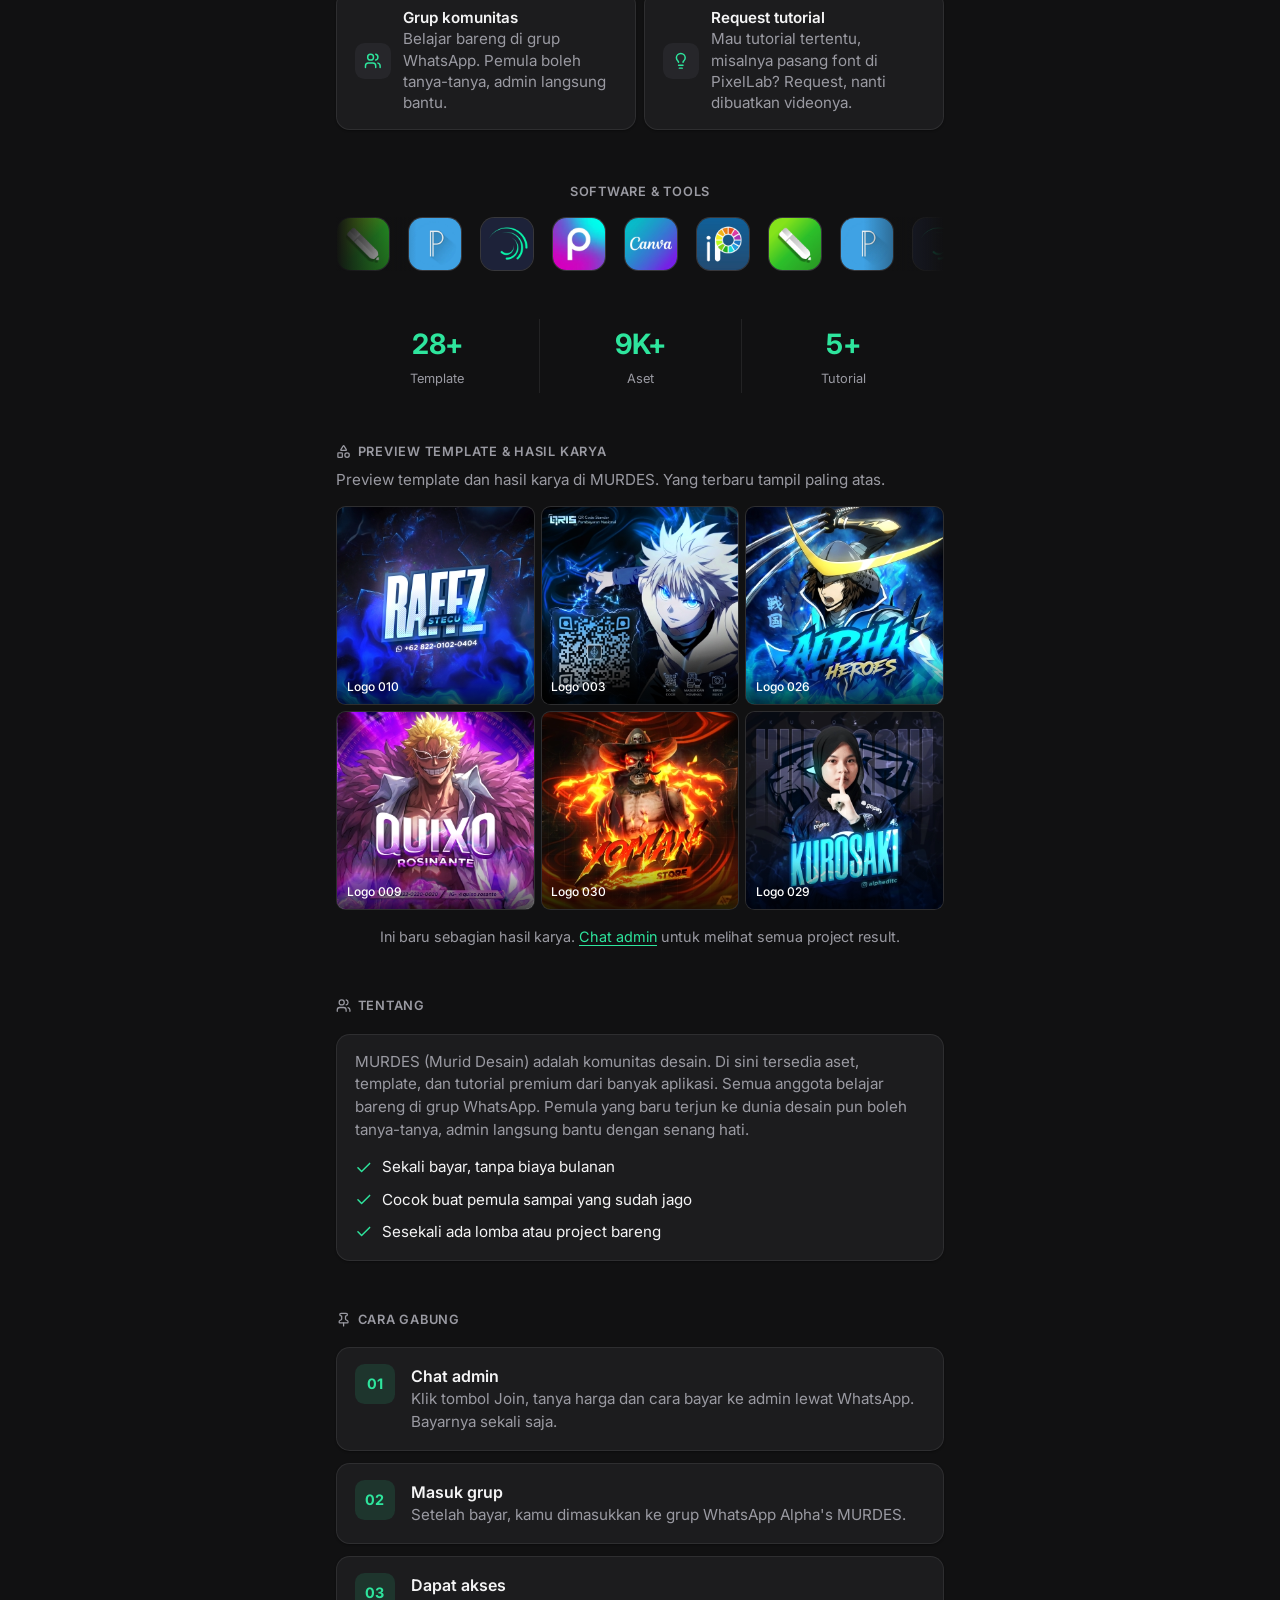
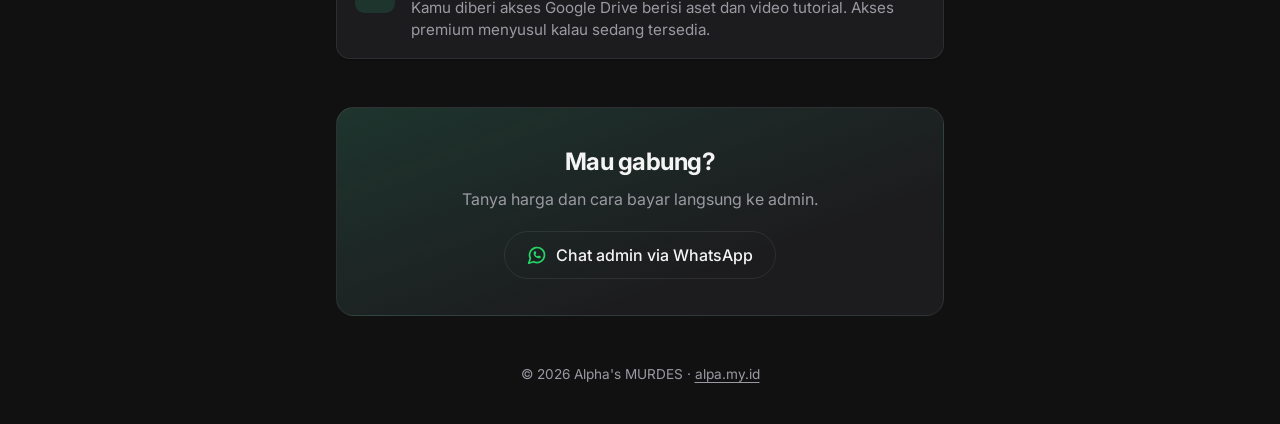
==== commit 52b2fa51: "Add files via upload" ====
--- a/index.html
+++ b/index.html
@@ -8,11 +8,11 @@
     <link rel="icon" type="image/png" sizes="192x192" href="/media/favicon-192.png">
     <link rel="apple-touch-icon" href="/apple-touch-icon.png">
     <meta name="theme-color" content="#111112">
-    <script>try { (function () { var m = document.cookie.match(/(?:^|;\s*)theme=(light|dark)/); var t = m ? m[1] : localStorage.getItem('theme'); if (t === 'light') document.documentElement.classList.add('light'); })(); } catch (e) {}</script>
+    <script>try { if (localStorage.getItem("theme") === "light") document.documentElement.classList.add("light"); } catch (e) {}</script>
     <link rel="preconnect" href="https://fonts.googleapis.com">
     <link rel="preconnect" href="https://fonts.gstatic.com" crossorigin>
     <link href="https://fonts.googleapis.com/css2?family=Inter:wght@400;500;600;700&display=swap" rel="stylesheet">
-    <link rel="stylesheet" href="/css/style.css?v=3">
+    <link rel="stylesheet" href="/css/style.css?v=4">
     <title>Alpha's MURDES</title>
     <meta name="description" content="Komunitas desain: aset, template, dan tutorial premium dari banyak aplikasi. Sekali bayar, langsung gabung grup WhatsApp.">
     <meta property="og:title" content="Alpha's MURDES">
@@ -68,9 +68,9 @@
 
         <section aria-label="Statistik">
             <div class="stats">
-                <div class="stat"><b id="stat-project">0</b><span>Total template</span></div>
-                <div class="stat"><b id="stat-asset">0</b><span>Total aset</span></div>
-                <div class="stat"><b id="stat-tutorial">0</b><span>Total tutorial</span></div>
+                <div class="stat"><b id="stat-project">0</b><span>Template</span></div>
+                <div class="stat"><b id="stat-asset">0</b><span>Aset</span></div>
+                <div class="stat"><b id="stat-tutorial">0</b><span>Tutorial</span></div>
             </div>
         </section>
 
@@ -79,7 +79,8 @@
                 <h2 class="section-title" id="t-katalog"><i data-icon="shapes"></i>Preview template &amp; hasil karya</h2>
                 <p class="section-sub">Preview template dan hasil karya di MURDES. Yang terbaru tampil paling atas.</p>
             </div>
-            <div class="grid" id="gallery"></div>
+            <div class="album" id="gallery"></div>
+            <p class="album-note">Ini baru sebagian hasil karya. <a href="https://wa.me/6285147540175?text=Halo%20admin%2C%20saya%20mau%20lihat%20semua%20project%20result%20Alpha%27s%20MURDES" target="_blank" rel="noopener noreferrer">Chat admin</a> untuk melihat semua project result.</p>
         </section>
 
         <section id="tentang" aria-labelledby="t-tentang">
@@ -112,9 +113,9 @@
         <footer class="footer"><p>&copy; <span id="year"></span> Alpha's MURDES &middot; <a href="https://alpa.my.id">alpa.my.id</a></p></footer>
     </main>
 
-    <script src="/js/data.js?v=3"></script>
-    <script src="/js/site.js?v=3"></script>
-    <script src="/js/main.js?v=3"></script>
+    <script src="/js/data.js?v=4"></script>
+    <script src="/js/site.js?v=4"></script>
+    <script src="/js/main.js?v=4"></script>
     <script>document.getElementById('year').textContent = new Date().getFullYear();</script>
 </body>
 </html>
--- a/css/style.css
+++ b/css/style.css
@@ -99,22 +99,28 @@
 .tool-icon img { width: 100%; height: 100%; object-fit: cover; }
 @keyframes tools-scroll { from { transform: translate3d(0, 0, 0); } to { transform: translate3d(-50%, 0, 0); } }
 
-/* Statistik */
-.stats { display: grid; grid-template-columns: repeat(3, 1fr); gap: .75rem; }
-.stat { padding: 1rem .5rem; text-align: center; border-radius: .85rem; background: var(--card); border: 1px solid var(--line); box-shadow: var(--shadow); }
-.stat b { display: block; font-size: 1.5rem; font-weight: 700; letter-spacing: -0.02em; color: var(--accent); }
+/* Statistik: satu baris tipis, tanpa kotak */
+.stats { display: grid; grid-template-columns: repeat(3, 1fr); }
+.stat { padding: .25rem .5rem; text-align: center; }
+.stat + .stat { border-left: 1px solid var(--line); }
+.stat b { display: block; font-size: 1.75rem; font-weight: 700; letter-spacing: -0.02em; color: var(--accent); }
 .stat span { font-size: .8rem; color: var(--muted); }
 
-/* Katalog */
-.grid { display: grid; grid-template-columns: repeat(3, 1fr); gap: 6px; }
-.work { position: relative; aspect-ratio: 1 / 1; overflow: hidden; border-radius: .6rem; background: var(--card); border: 1px solid var(--line); color: #fff; }
-.work-featured { grid-column: span 2; grid-row: span 2; }
+/* Katalog gaya album (seperti Google Foto): tinggi baris sama, lebar mengikuti rasio asli gambar.
+   Ukuran tiap karya dihitung oleh js/main.js. */
+.album-row { display: flex; gap: 6px; margin-bottom: 6px; }
+.work { position: relative; overflow: hidden; border-radius: .6rem; background: var(--card); border: 1px solid var(--line); color: #fff; }
 .work img { width: 100%; height: 100%; object-fit: cover; transition: transform .5s ease; }
 .work:hover img { transform: scale(1.05); }
 .work-ph { width: 100%; height: 100%; display: grid; place-items: center; font-weight: 600; font-size: .85rem; color: var(--muted); background: linear-gradient(135deg, var(--chip), var(--card)); }
 .work-label { position: absolute; left: 0; right: 0; bottom: 0; padding: 1.4rem .6rem .5rem; font-size: .75rem; font-weight: 500; background: linear-gradient(to top, rgba(0,0,0,.72), transparent); }
-.work-featured .work-label { font-size: .9rem; padding: 2rem .9rem .8rem; }
 .work-ph + .work-label { color: #fff; }
+/* Efek kilau saat karya ditekan */
+.work::after { content: ""; position: absolute; inset: 0; pointer-events: none; opacity: 0; transform: translateX(-100%); background: linear-gradient(110deg, transparent 30%, rgba(255,255,255,.4) 50%, transparent 70%); }
+.work.shine::after { animation: shine .75s ease-out; }
+@keyframes shine { from { opacity: 1; transform: translateX(-100%); } to { opacity: 1; transform: translateX(100%); } }
+.album-note { margin-top: 1rem; text-align: center; font-size: .9rem; color: var(--muted); }
+.album-note a { color: var(--accent); text-decoration: underline; text-underline-offset: .2em; }
 .empty { color: var(--muted); text-align: center; padding: 1.5rem 0; }
 
 /* Yang kamu dapat (kartu ringkas) */
